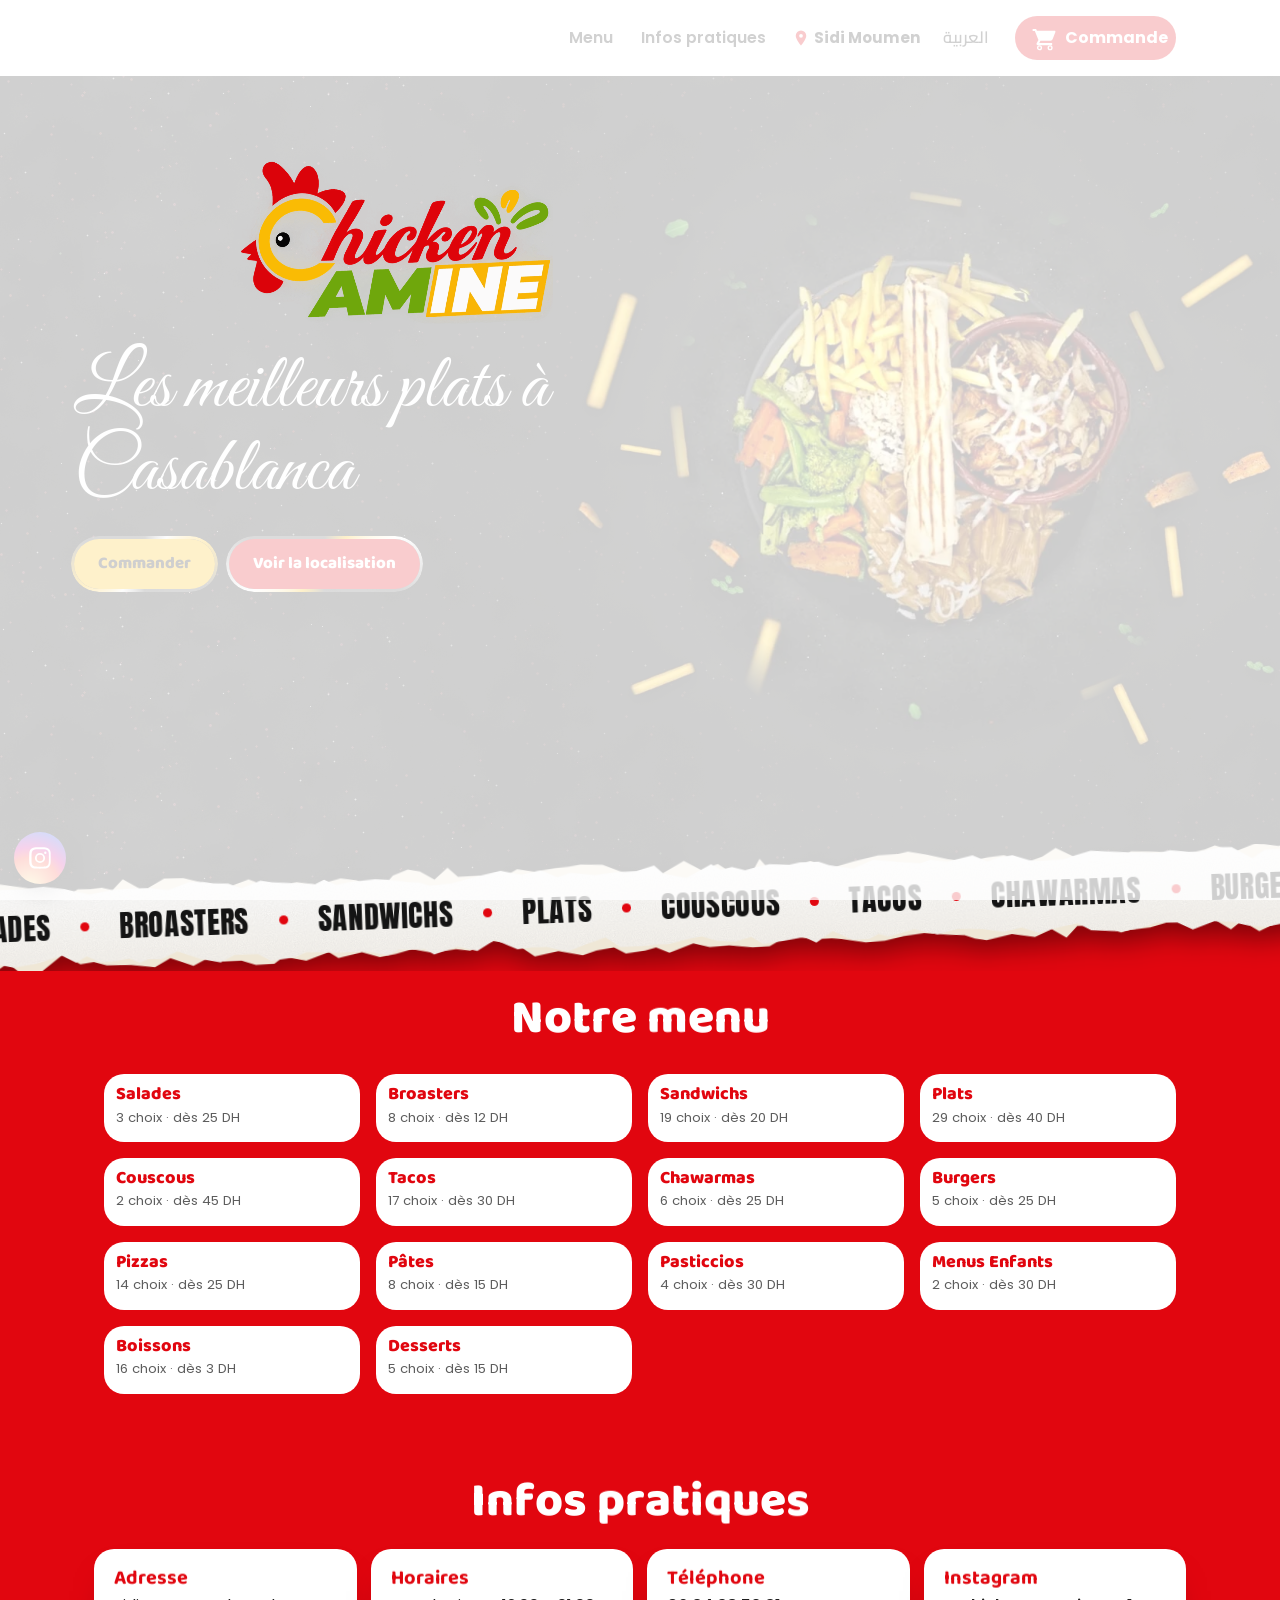
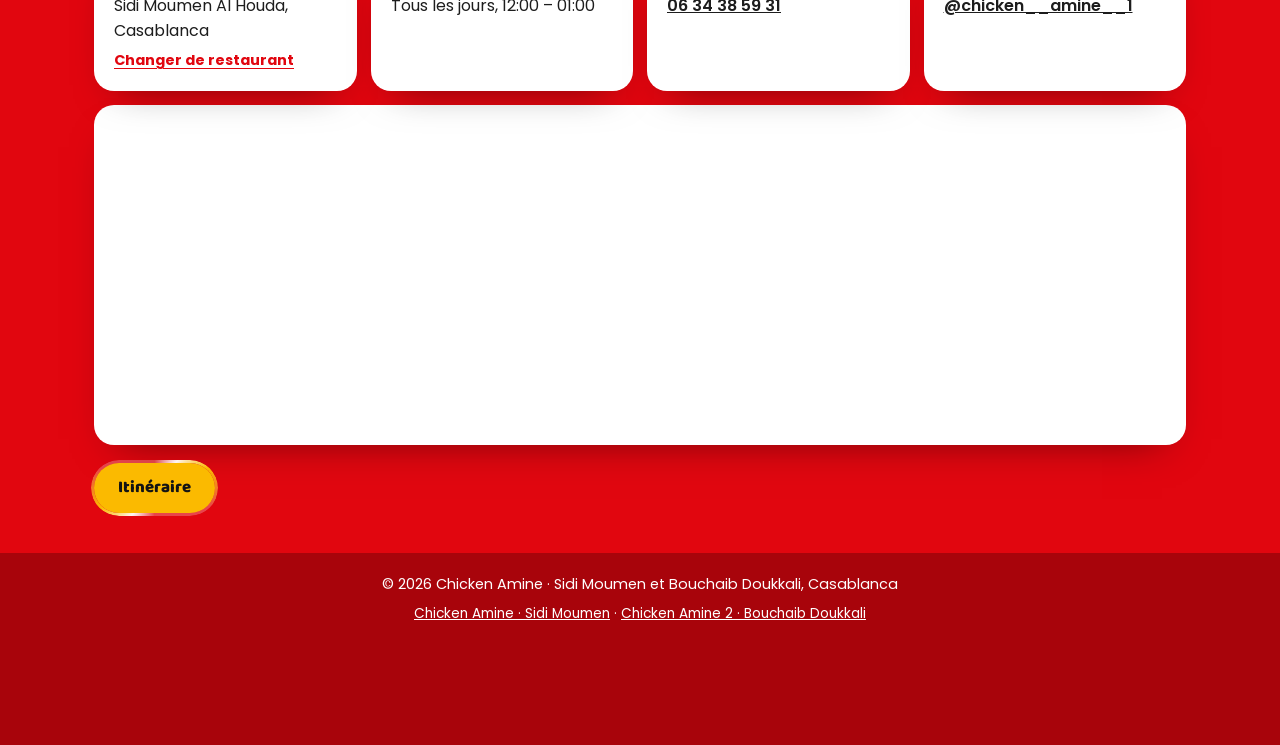
==== index.html @ dab9bab6 "Demo of online orders: /demo/ for customers, /commandes/ staff screen with a pop-up and a sound Only" ====
<!doctype html>
<html lang="fr" dir="ltr">
<head>
  <meta charset="utf-8">
  <meta name="viewport" content="width=device-width, initial-scale=1, viewport-fit=cover">
  <title>Chicken Amine · Tacos, broasters, burgers et pizzas à Sidi Moumen et Bouchaib Doukkali, Casablanca</title>
  <meta name="description" content="Chicken Amine, 2 restaurants à Casablanca (Sidi Moumen Al Houda et avenue Bouchaib Doukkali) : tacos, tacos gratinés, broasters, chawarmas, burgers, paninis, pizzas et plats. Ouvert tous les jours de 12h à 1h du matin, à emporter ou en livraison, commande sur WhatsApp.">
  <link rel="canonical" href="https://chickenamine.ma/">
  <link rel="alternate" hreflang="fr" href="https://chickenamine.ma/">
  <link rel="alternate" hreflang="ar" href="https://chickenamine.ma/?lang=ar">
  <link rel="alternate" hreflang="x-default" href="https://chickenamine.ma/">
  <meta name="theme-color" content="#e1060f">

  <meta property="og:type" content="restaurant">
  <meta property="og:site_name" content="Chicken Amine">
  <meta property="og:title" content="Chicken Amine · Tacos, broasters, burgers et pizzas à Sidi Moumen, Casablanca">
  <meta property="og:description" content="Tacos, broasters, chawarmas, burgers, pizzas et plats à Sidi Moumen Al Houda, Casablanca. Commande sur WhatsApp, à emporter ou en livraison.">
  <meta property="og:url" content="https://chickenamine.ma/">
  <meta property="og:image" content="https://chickenamine.ma/assets/share.jpg">
  <meta property="og:locale" content="fr_MA">
  <meta property="og:locale:alternate" content="ar_MA">
  <meta name="twitter:card" content="summary_large_image">

  <link rel="icon" href="/favicon.ico" sizes="48x48">
  <link rel="icon" href="/assets/icons/icon-192.png" type="image/png" sizes="192x192">
  <link rel="apple-touch-icon" href="/assets/icons/apple-touch-icon.png">
  <link rel="manifest" href="/site.webmanifest">
  <!-- installed on a phone's home screen: full screen, with this name under the icon -->
  <meta name="mobile-web-app-capable" content="yes">
  <meta name="apple-mobile-web-app-capable" content="yes">
  <meta name="apple-mobile-web-app-title" content="Chicken Amine">
  <meta name="apple-mobile-web-app-status-bar-style" content="default">

  <link rel="preconnect" href="https://fonts.googleapis.com">
  <link rel="preconnect" href="https://fonts.gstatic.com" crossorigin>
  <!-- fonts load without holding up the first paint (the text shows in the system font until they arrive) -->
  <link rel="preload" as="style" href="https://fonts.googleapis.com/css2?family=Anton&family=Aref+Ruqaa:wght@700&family=Great+Vibes&family=Baloo+2:wght@600;700;800&family=Cairo:wght@400;600;700;800&family=Poppins:wght@400;500;600&display=swap" onload="this.onload=null;this.rel='stylesheet'">
  <noscript><link rel="stylesheet" href="https://fonts.googleapis.com/css2?family=Anton&family=Aref+Ruqaa:wght@700&family=Great+Vibes&family=Baloo+2:wght@600;700;800&family=Cairo:wght@400;600;700;800&family=Poppins:wght@400;500;600&display=swap"></noscript>
  <!-- the first picture on screen: the still frame of the turning plate (the video comes after the page has loaded) -->
  <link rel="preload" as="image" href="/assets/hero/slate.webp" fetchpriority="high">
  <link rel="preload" as="image" href="/assets/video/hero-plate-poster-480.webp" media="(max-width: 759px)">
  <link rel="preload" as="image" href="/assets/video/hero-plate-poster.webp" media="(min-width: 760px)">
  <link rel="stylesheet" href="/css/style.css?v=2026102802">

  <!-- SCHEMA:START (generated by tools/build-seo.js from js/config.js and js/menu-data.js; do not edit by hand) -->
  <script type="application/ld+json">
  {
    "@context": "https://schema.org",
    "@graph": [
      {
        "@type": "Restaurant",
        "@id": "https://chickenamine.ma/sidi-moumen/#restaurant",
        "name": "Chicken Amine",
        "url": "https://chickenamine.ma/sidi-moumen/",
        "logo": "https://chickenamine.ma/assets/logo-1200.png",
        "image": "https://chickenamine.ma/assets/share.jpg",
        "telephone": "+212634385931",
        "servesCuisine": [
          "Fast-food",
          "Tacos",
          "Burgers",
          "Pizza",
          "Sandwichs"
        ],
        "priceRange": "$",
        "currenciesAccepted": "MAD",
        "address": {
          "@type": "PostalAddress",
          "streetAddress": "Sidi Moumen Al Houda",
          "addressLocality": "Casablanca",
          "addressCountry": "MA"
        },
        "geo": {
          "@type": "GeoCoordinates",
          "latitude": 33.585371,
          "longitude": -7.525908
        },
        "hasMap": "https://www.google.com/maps/place/chicken+amine/data=!4m2!3m1!1s0xda7cd0ee4e24425:0xbac17b6dc647c929",
        "sameAs": [
          "https://www.instagram.com/chicken__amine__1/",
          "https://www.google.com/maps/place/chicken+amine/data=!4m2!3m1!1s0xda7cd0ee4e24425:0xbac17b6dc647c929"
        ],
        "openingHoursSpecification": [
          {
            "@type": "OpeningHoursSpecification",
            "dayOfWeek": [
              "Monday",
              "Tuesday",
              "Wednesday",
              "Thursday",
              "Friday",
              "Saturday",
              "Sunday"
            ],
            "opens": "12:00",
            "closes": "01:00"
          }
        ],
        "acceptsReservations": false,
        "hasMenu": {
          "@type": "Menu",
          "@id": "https://chickenamine.ma/#menu",
          "name": "Menu Chicken Amine",
          "inLanguage": "fr",
          "hasMenuSection": [
            {
              "@type": "MenuSection",
              "name": "Salades",
              "hasMenuItem": [
                {
                  "@type": "MenuItem",
                  "name": "Salade Niçoise",
                  "description": "Pommes de terre, betterave, tomate, thon, chicken, dinde fumée, concombre",
                  "offers": {
                    "@type": "Offer",
                    "price": "25",
                    "priceCurrency": "MAD"
                  }
                },
                {
                  "@type": "MenuItem",
                  "name": "Salade César",
                  "description": "Salade, tomate, pain, chicken, fromage, maïs, mayonnaise",
                  "offers": {
                    "@type": "Offer",
                    "price": "35",
                    "priceCurrency": "MAD"
                  }
                },
                {
                  "@type": "MenuItem",
                  "name": "Salade Amine",
                  "description": "Salade, pommes de terre, betterave, tomate, concombre, maïs, thon, chicken, dinde fumée, fromage, pain, mayonnaise, fruits",
                  "offers": {
                    "@type": "Offer",
                    "price": "45",
                    "priceCurrency": "MAD"
                  }
                }
              ]
            },
            {
              "@type": "MenuSection",
              "name": "Broasters",
              "hasMenuItem": [
                {
                  "@type": "MenuItem",
                  "name": "Nuggets – 4 pièces",
                  "offers": {
                    "@type": "Offer",
                    "price": "12",
                    "priceCurrency": "MAD"
                  }
                },
                {
                  "@type": "MenuItem",
                  "name": "Nuggets – 6 pièces",
                  "offers": {
                    "@type": "Offer",
                    "price": "17",
                    "priceCurrency": "MAD"
                  }
                },
                {
                  "@type": "MenuItem",
                  "name": "Nuggets – 8 pièces",
                  "offers": {
                    "@type": "Offer",
                    "price": "22",
                    "priceCurrency": "MAD"
                  }
                },
                {
                  "@type": "MenuItem",
                  "name": "Broasters – 2 pièces",
                  "description": "Frites et soda 33 cl",
                  "offers": {
                    "@type": "Offer",
                    "price": "24",
                    "priceCurrency": "MAD"
                  }
                },
                {
                  "@type": "MenuItem",
                  "name": "Nuggets – 10 pièces",
                  "offers": {
                    "@type": "Offer",
                    "price": "27",
                    "priceCurrency": "MAD"
                  }
                },
                {
                  "@type": "MenuItem",
                  "name": "Broasters – 4 pièces",
                  "description": "Frites et soda 33 cl",
                  "offers": {
                    "@type": "Offer",
                    "price": "35",
                    "priceCurrency": "MAD"
                  }
                },
                {
                  "@type": "MenuItem",
                  "name": "Broasters – 6 pièces",
                  "description": "Frites et soda 33 cl",
                  "offers": {
                    "@type": "Offer",
                    "price": "40",
                    "priceCurrency": "MAD"
                  }
                },
                {
                  "@type": "MenuItem",
                  "name": "Broasters Family",
                  "description": "10 pièces, frites, salade, dessert, soda 1 L",
                  "offers": {
                    "@type": "Offer",
                    "price": "150",
                    "priceCurrency": "MAD"
                  }
                }
              ]
            },
            {
              "@type": "MenuSection",
              "name": "Sandwichs",
              "hasMenuItem": [
                {
                  "@type": "MenuItem",
                  "name": "Sandwich Thon",
                  "description": "Avec frites",
                  "offers": {
                    "@type": "Offer",
                    "price": "20",
                    "priceCurrency": "MAD"
                  }
                },
                {
                  "@type": "MenuItem",
                  "name": "Panini Thon",
                  "description": "Avec frites",
                  "offers": {
                    "@type": "Offer",
                    "price": "20",
                    "priceCurrency": "MAD"
                  }
                },
                {
                  "@type": "MenuItem",
                  "name": "Sandwich Poulet",
                  "description": "Avec frites",
                  "offers": {
                    "@type": "Offer",
                    "price": "25",
                    "priceCurrency": "MAD"
                  }
                },
                {
                  "@type": "MenuItem",
                  "name": "Sandwich Viande Hachée",
                  "description": "Avec frites",
                  "offers": {
                    "@type": "Offer",
                    "price": "25",
                    "priceCurrency": "MAD"
                  }
                },
                {
                  "@type": "MenuItem",
                  "name": "Sandwich Sépia",
                  "description": "Avec frites",
                  "offers": {
                    "@type": "Offer",
                    "price": "25",
                    "priceCurrency": "MAD"
                  }
                },
                {
                  "@type": "MenuItem",
                  "name": "Sandwich Chicken",
                  "description": "Avec frites",
                  "offers": {
                    "@type": "Offer",
                    "price": "30",
                    "priceCurrency": "MAD"
                  }
                },
                {
                  "@type": "MenuItem",
                  "name": "Sandwich Nuggets",
                  "description": "Avec frites",
                  "offers": {
                    "@type": "Offer",
                    "price": "30",
                    "priceCurrency": "MAD"
                  }
                },
                {
                  "@type": "MenuItem",
                  "name": "Sandwich Mixte",
                  "description": "Avec frites",
                  "offers": {
                    "@type": "Offer",
                    "price": "30",
                    "priceCurrency": "MAD"
                  }
                },
                {
                  "@type": "MenuItem",
                  "name": "Panini Poulet",
                  "description": "Avec frites",
                  "offers": {
                    "@type": "Offer",
                    "price": "30",
                    "priceCurrency": "MAD"
                  }
                },
                {
                  "@type": "MenuItem",
                  "name": "Panini Nuggets",
                  "description": "Avec frites",
                  "offers": {
                    "@type": "Offer",
                    "price": "30",
                    "priceCurrency": "MAD"
                  }
                },
                {
                  "@type": "MenuItem",
                  "name": "Panini Viande Hachée",
                  "description": "Avec frites",
                  "offers": {
                    "@type": "Offer",
                    "price": "30",
                    "priceCurrency": "MAD"
                  }
                },
                {
                  "@type": "MenuItem",
                  "name": "Panini Chicken",
                  "description": "Avec frites",
                  "offers": {
                    "@type": "Offer",
                    "price": "30",
                    "priceCurrency": "MAD"
                  }
                },
                {
                  "@type": "MenuItem",
                  "name": "Crunchy's Viande Hachée",
                  "description": "Avec frites",
                  "offers": {
                    "@type": "Offer",
                    "price": "35",
                    "priceCurrency": "MAD"
                  }
                },
                {
                  "@type": "MenuItem",
                  "name": "Crunchy's Chicken Luxe",
                  "description": "Avec frites",
                  "offers": {
                    "@type": "Offer",
                    "price": "35",
                    "priceCurrency": "MAD"
                  }
                },
                {
                  "@type": "MenuItem",
                  "name": "Sandwich Cordon Bleu",
                  "description": "Avec frites",
                  "offers": {
                    "@type": "Offer",
                    "price": "35",
                    "priceCurrency": "MAD"
                  }
                },
                {
                  "@type": "MenuItem",
                  "name": "Panini Sépia",
                  "description": "Avec frites",
                  "offers": {
                    "@type": "Offer",
                    "price": "35",
                    "priceCurrency": "MAD"
                  }
                },
                {
                  "@type": "MenuItem",
                  "name": "Panini Mixte",
                  "description": "Avec frites",
                  "offers": {
                    "@type": "Offer",
                    "price": "35",
                    "priceCurrency": "MAD"
                  }
                },
                {
                  "@type": "MenuItem",
                  "name": "Panini Cordon Bleu",
                  "description": "Avec frites",
                  "offers": {
                    "@type": "Offer",
                    "price": "35",
                    "priceCurrency": "MAD"
                  }
                },
                {
                  "@type": "MenuItem",
                  "name": "Crunchy's Cordon Bleu",
                  "description": "Avec frites",
                  "offers": {
                    "@type": "Offer",
                    "price": "40",
                    "priceCurrency": "MAD"
                  }
                }
              ]
            },
            {
              "@type": "MenuSection",
              "name": "Plats",
              "hasMenuItem": [
                {
                  "@type": "MenuItem",
                  "name": "Chicken Légumes Sautés",
                  "description": "4 pièces chicken, légumes sautés, frites",
                  "offers": {
                    "@type": "Offer",
                    "price": "40",
                    "priceCurrency": "MAD"
                  }
                },
                {
                  "@type": "MenuItem",
                  "name": "Sépia Sauce Blanche",
                  "description": "Sépia, pâtes sauce blanche, frites",
                  "offers": {
                    "@type": "Offer",
                    "price": "40",
                    "priceCurrency": "MAD"
                  }
                },
                {
                  "@type": "MenuItem",
                  "name": "Sépia Légumes",
                  "description": "Sépia, légumes sautés, frites",
                  "offers": {
                    "@type": "Offer",
                    "price": "40",
                    "priceCurrency": "MAD"
                  }
                },
                {
                  "@type": "MenuItem",
                  "name": "Nuggets – Sauce Blanche",
                  "description": "Nuggets, pâtes sauce blanche, frites",
                  "offers": {
                    "@type": "Offer",
                    "price": "40",
                    "priceCurrency": "MAD"
                  }
                },
                {
                  "@type": "MenuItem",
                  "name": "Brochettes Saucisse",
                  "description": "Pâtes sauce blanche et champignons, riz, légumes, frites",
                  "offers": {
                    "@type": "Offer",
                    "price": "45",
                    "priceCurrency": "MAD"
                  }
                },
                {
                  "@type": "MenuItem",
                  "name": "Émincé de Poulet Sauce Blanche",
                  "description": "Émincé de poulet, pâtes sauce blanche, riz, légumes sautés, frites",
                  "offers": {
                    "@type": "Offer",
                    "price": "45",
                    "priceCurrency": "MAD"
                  }
                },
                {
                  "@type": "MenuItem",
                  "name": "Chicken Carbonara",
                  "description": "4 pièces chicken, pâtes carbonara, frites",
                  "offers": {
                    "@type": "Offer",
                    "price": "45",
                    "priceCurrency": "MAD"
                  }
                },
                {
                  "@type": "MenuItem",
                  "name": "Chicken Salad",
                  "description": "4 pièces chicken, salade, frites",
                  "offers": {
                    "@type": "Offer",
                    "price": "45",
                    "priceCurrency": "MAD"
                  }
                },
                {
                  "@type": "MenuItem",
                  "name": "Chicken Bolognaise",
                  "description": "4 pièces chicken, pâtes sauce tomate à la viande hachée, frites",
                  "offers": {
                    "@type": "Offer",
                    "price": "45",
                    "priceCurrency": "MAD"
                  }
                },
                {
                  "@type": "MenuItem",
                  "name": "Chicken Sauce Champignon",
                  "description": "4 pièces chicken, pâtes sauce champignon, frites",
                  "offers": {
                    "@type": "Offer",
                    "price": "45",
                    "priceCurrency": "MAD"
                  }
                },
                {
                  "@type": "MenuItem",
                  "name": "Chicken Sauce Blanche",
                  "description": "4 pièces chicken, pâtes sauce blanche, frites",
                  "offers": {
                    "@type": "Offer",
                    "price": "45",
                    "priceCurrency": "MAD"
                  }
                },
                {
                  "@type": "MenuItem",
                  "name": "Sépia Sauce Champignon",
                  "description": "Sépia, pâtes sauce champignon, frites",
                  "offers": {
                    "@type": "Offer",
                    "price": "45",
                    "priceCurrency": "MAD"
                  }
                },
                {
                  "@type": "MenuItem",
                  "name": "Cordon Bleu – Sauce Blanche",
                  "description": "Cordon bleu, pâtes sauce blanche, frites",
                  "offers": {
                    "@type": "Offer",
                    "price": "45",
                    "priceCurrency": "MAD"
                  }
                },
                {
                  "@type": "MenuItem",
                  "name": "Cordon Bleu – Sauce Champignons",
                  "description": "Cordon bleu, pâtes sauce champignon, frites",
                  "offers": {
                    "@type": "Offer",
                    "price": "45",
                    "priceCurrency": "MAD"
                  }
                },
                {
                  "@type": "MenuItem",
                  "name": "Nuggets – Sauce Champignons",
                  "description": "Nuggets, pâtes sauce champignon, frites",
                  "offers": {
                    "@type": "Offer",
                    "price": "45",
                    "priceCurrency": "MAD"
                  }
                },
                {
                  "@type": "MenuItem",
                  "name": "Nuggets – Mixte",
                  "description": "Nuggets, pâtes sauce champignon et sauce blanche, frites",
                  "offers": {
                    "@type": "Offer",
                    "price": "45",
                    "priceCurrency": "MAD"
                  }
                },
                {
                  "@type": "MenuItem",
                  "name": "Chicken Pâtes Mixtes",
                  "description": "4 pièces chicken, pâtes sauce champignon, pâtes sauce blanche, frites",
                  "offers": {
                    "@type": "Offer",
                    "price": "46",
                    "priceCurrency": "MAD"
                  }
                },
                {
                  "@type": "MenuItem",
                  "name": "Plat Chawarma",
                  "description": "Chawarma, pâtes sauce champignon ou sauce blanche, riz, légumes sautés, frites",
                  "offers": {
                    "@type": "Offer",
                    "price": "48",
                    "priceCurrency": "MAD"
                  }
                },
                {
                  "@type": "MenuItem",
                  "name": "Cordon Bleu – Moitié Moitié",
                  "description": "Cordon bleu, pâtes sauce champignon et sauce blanche, frites",
                  "offers": {
                    "@type": "Offer",
                    "price": "48",
                    "priceCurrency": "MAD"
                  }
                },
                {
                  "@type": "MenuItem",
                  "name": "Émincé de Poulet Sauce Champignon",
                  "description": "Émincé de poulet, pâtes sauce champignon, riz, légumes sautés, frites",
                  "offers": {
                    "@type": "Offer",
                    "price": "49",
                    "priceCurrency": "MAD"
                  }
                },
                {
                  "@type": "MenuItem",
                  "name": "Chicken Moitié Moitié",
                  "description": "4 pièces chicken, pâtes sauce champignon ou sauce blanche, frites",
                  "offers": {
                    "@type": "Offer",
                    "price": "49",
                    "priceCurrency": "MAD"
                  }
                },
                {
                  "@type": "MenuItem",
                  "name": "Brochettes Viande Hachée",
                  "description": "Pâtes sauce blanche et champignons, riz, légumes sautés, frites",
                  "offers": {
                    "@type": "Offer",
                    "price": "50",
                    "priceCurrency": "MAD"
                  }
                },
                {
                  "@type": "MenuItem",
                  "name": "Brochettes Poulet",
                  "description": "Pâtes sauce blanche et champignons, riz, légumes sautés, frites",
                  "offers": {
                    "@type": "Offer",
                    "price": "50",
                    "priceCurrency": "MAD"
                  }
                },
                {
                  "@type": "MenuItem",
                  "name": "Escalope Gratinée",
                  "description": "Escalope de poulet gratinée, pâtes sauce champignon, pâtes sauce blanche, riz, légumes sautés, frites",
                  "offers": {
                    "@type": "Offer",
                    "price": "50",
                    "priceCurrency": "MAD"
                  }
                },
                {
                  "@type": "MenuItem",
                  "name": "Chicken Tacos Amine",
                  "description": "2 pièces chicken, tacos, pâtes sauce champignon ou sauce blanche, frites",
                  "offers": {
                    "@type": "Offer",
                    "price": "55",
                    "priceCurrency": "MAD"
                  }
                },
                {
                  "@type": "MenuItem",
                  "name": "Chicken Burger Amine",
                  "description": "2 pièces chicken, burger, pâtes sauce champignon ou sauce blanche, frites",
                  "offers": {
                    "@type": "Offer",
                    "price": "55",
                    "priceCurrency": "MAD"
                  }
                },
                {
                  "@type": "MenuItem",
                  "name": "Émincé de Bœuf",
                  "description": "Émincé de bœuf, pâtes sauce blanche ou champignon, riz, légumes sautés, frites",
                  "offers": {
                    "@type": "Offer",
                    "price": "55",
                    "priceCurrency": "MAD"
                  }
                },
                {
                  "@type": "MenuItem",
                  "name": "Chicken Pasticcio",
                  "description": "2 pièces chicken, pasticcio, pâtes sauce champignon ou sauce blanche, frites",
                  "offers": {
                    "@type": "Offer",
                    "price": "59",
                    "priceCurrency": "MAD"
                  }
                },
                {
                  "@type": "MenuItem",
                  "name": "Brochettes Mixtes Grillées",
                  "offers": {
                    "@type": "Offer",
                    "price": "65",
                    "priceCurrency": "MAD"
                  }
                }
              ]
            },
            {
              "@type": "MenuSection",
              "name": "Couscous",
              "hasMenuItem": [
                {
                  "@type": "MenuItem",
                  "name": "Couscous Poulet",
                  "offers": {
                    "@type": "Offer",
                    "price": "45",
                    "priceCurrency": "MAD"
                  }
                },
                {
                  "@type": "MenuItem",
                  "name": "Couscous Viande",
                  "offers": {
                    "@type": "Offer",
                    "price": "49",
                    "priceCurrency": "MAD"
                  }
                }
              ]
            },
            {
              "@type": "MenuSection",
              "name": "Tacos",
              "hasMenuItem": [
                {
                  "@type": "MenuItem",
                  "name": "Tacos Poulet",
                  "description": "Avec frites",
                  "offers": {
                    "@type": "Offer",
                    "price": "30",
                    "priceCurrency": "MAD"
                  }
                },
                {
                  "@type": "MenuItem",
                  "name": "Tacos Nuggets",
                  "description": "Avec frites",
                  "offers": {
                    "@type": "Offer",
                    "price": "32",
                    "priceCurrency": "MAD"
                  }
                },
                {
                  "@type": "MenuItem",
                  "name": "Tacos Chicken",
                  "description": "Avec frites",
                  "offers": {
                    "@type": "Offer",
                    "price": "35",
                    "priceCurrency": "MAD"
                  }
                },
                {
                  "@type": "MenuItem",
                  "name": "Tacos Viande Hachée",
                  "description": "Avec frites",
                  "offers": {
                    "@type": "Offer",
                    "price": "35",
                    "priceCurrency": "MAD"
                  }
                },
                {
                  "@type": "MenuItem",
                  "name": "Tacos Sépia",
                  "description": "Avec frites",
                  "offers": {
                    "@type": "Offer",
                    "price": "35",
                    "priceCurrency": "MAD"
                  }
                },
                {
                  "@type": "MenuItem",
                  "name": "Tacos Mixte",
                  "description": "Avec frites",
                  "offers": {
                    "@type": "Offer",
                    "price": "35",
                    "priceCurrency": "MAD"
                  }
                },
                {
                  "@type": "MenuItem",
                  "name": "Tacos Cordon Bleu",
                  "description": "Avec frites",
                  "offers": {
                    "@type": "Offer",
                    "price": "35",
                    "priceCurrency": "MAD"
                  }
                },
                {
                  "@type": "MenuItem",
                  "name": "Tacos Chicken Gratiné",
                  "description": "Avec frites",
                  "offers": {
                    "@type": "Offer",
                    "price": "40",
                    "priceCurrency": "MAD"
                  }
                },
                {
                  "@type": "MenuItem",
                  "name": "Tacos Nuggets Gratiné",
                  "description": "Avec frites",
                  "offers": {
                    "@type": "Offer",
                    "price": "40",
                    "priceCurrency": "MAD"
                  }
                },
                {
                  "@type": "MenuItem",
                  "name": "Tacos Viande Hachée Gratiné",
                  "description": "Avec frites",
                  "offers": {
                    "@type": "Offer",
                    "price": "40",
                    "priceCurrency": "MAD"
                  }
                },
                {
                  "@type": "MenuItem",
                  "name": "Tacos Poulet Gratiné",
                  "description": "Avec frites",
                  "offers": {
                    "@type": "Offer",
                    "price": "40",
                    "priceCurrency": "MAD"
                  }
                },
                {
                  "@type": "MenuItem",
                  "name": "Tacos Sépia Gratiné",
                  "description": "Avec frites",
                  "offers": {
                    "@type": "Offer",
                    "price": "40",
                    "priceCurrency": "MAD"
                  }
                },
                {
                  "@type": "MenuItem",
                  "name": "Tacos Mixte Gratiné",
                  "description": "Avec frites",
                  "offers": {
                    "@type": "Offer",
                    "price": "40",
                    "priceCurrency": "MAD"
                  }
                },
                {
                  "@type": "MenuItem",
                  "name": "Tacos Cordon Bleu Gratiné",
                  "description": "Avec frites",
                  "offers": {
                    "@type": "Offer",
                    "price": "45",
                    "priceCurrency": "MAD"
                  }
                },
                {
                  "@type": "MenuItem",
                  "name": "Tacos Extra Amine",
                  "description": "Avec frites",
                  "offers": {
                    "@type": "Offer",
                    "price": "50",
                    "priceCurrency": "MAD"
                  }
                },
                {
                  "@type": "MenuItem",
                  "name": "Tacos Extra Amine Gratiné",
                  "description": "Avec frites",
                  "offers": {
                    "@type": "Offer",
                    "price": "58",
                    "priceCurrency": "MAD"
                  }
                },
                {
                  "@type": "MenuItem",
                  "name": "Pack Amine",
                  "description": "Tacos poulet, pasticcio poulet, frites, boisson",
                  "offers": {
                    "@type": "Offer",
                    "price": "65",
                    "priceCurrency": "MAD"
                  }
                }
              ]
            },
            {
              "@type": "MenuSection",
              "name": "Chawarmas",
              "hasMenuItem": [
                {
                  "@type": "MenuItem",
                  "name": "Chawarma Normale",
                  "description": "Avec frites",
                  "offers": {
                    "@type": "Offer",
                    "price": "25",
                    "priceCurrency": "MAD"
                  }
                },
                {
                  "@type": "MenuItem",
                  "name": "Twister Normale",
                  "description": "Avec frites",
                  "offers": {
                    "@type": "Offer",
                    "price": "25",
                    "priceCurrency": "MAD"
                  }
                },
                {
                  "@type": "MenuItem",
                  "name": "Chawarma Fromage",
                  "description": "Avec frites",
                  "offers": {
                    "@type": "Offer",
                    "price": "30",
                    "priceCurrency": "MAD"
                  }
                },
                {
                  "@type": "MenuItem",
                  "name": "Twister Maxi",
                  "description": "Avec frites",
                  "offers": {
                    "@type": "Offer",
                    "price": "35",
                    "priceCurrency": "MAD"
                  }
                },
                {
                  "@type": "MenuItem",
                  "name": "Chawarma Extra",
                  "description": "Avec frites",
                  "offers": {
                    "@type": "Offer",
                    "price": "40",
                    "priceCurrency": "MAD"
                  }
                },
                {
                  "@type": "MenuItem",
                  "name": "Chawarma Fromage Double",
                  "description": "Avec frites",
                  "offers": {
                    "@type": "Offer",
                    "price": "47",
                    "priceCurrency": "MAD"
                  }
                }
              ]
            },
            {
              "@type": "MenuSection",
              "name": "Burgers",
              "hasMenuItem": [
                {
                  "@type": "MenuItem",
                  "name": "Cheese Burger",
                  "description": "Avec frites",
                  "offers": {
                    "@type": "Offer",
                    "price": "25",
                    "priceCurrency": "MAD"
                  }
                },
                {
                  "@type": "MenuItem",
                  "name": "Chicken Burger",
                  "description": "Avec frites",
                  "offers": {
                    "@type": "Offer",
                    "price": "25",
                    "priceCurrency": "MAD"
                  }
                },
                {
                  "@type": "MenuItem",
                  "name": "Biggy Burger",
                  "description": "Avec frites",
                  "offers": {
                    "@type": "Offer",
                    "price": "35",
                    "priceCurrency": "MAD"
                  }
                },
                {
                  "@type": "MenuItem",
                  "name": "Chicken Biggy Burger",
                  "description": "Avec frites",
                  "offers": {
                    "@type": "Offer",
                    "price": "38",
                    "priceCurrency": "MAD"
                  }
                },
                {
                  "@type": "MenuItem",
                  "name": "Chicken Country Burger",
                  "description": "Avec frites",
                  "offers": {
                    "@type": "Offer",
                    "price": "45",
                    "priceCurrency": "MAD"
                  }
                }
              ]
            },
            {
              "@type": "MenuSection",
              "name": "Pizzas",
              "hasMenuItem": [
                {
                  "@type": "MenuItem",
                  "name": "Pizza Margherita",
                  "description": "Sauce tomate, mozzarella, olives noires, origan",
                  "offers": {
                    "@type": "Offer",
                    "price": "25",
                    "priceCurrency": "MAD"
                  }
                },
                {
                  "@type": "MenuItem",
                  "name": "Pizza Charcuterie",
                  "description": "Sauce tomate, mozzarella, olives noires, charcuterie, origan",
                  "offers": {
                    "@type": "Offer",
                    "price": "30",
                    "priceCurrency": "MAD"
                  }
                },
                {
                  "@type": "MenuItem",
                  "name": "Pizza Thon",
                  "description": "Sauce tomate, mozzarella, olives noires, thon, origan",
                  "offers": {
                    "@type": "Offer",
                    "price": "30",
                    "priceCurrency": "MAD"
                  }
                },
                {
                  "@type": "MenuItem",
                  "name": "Pizza Chicken",
                  "description": "Sauce tomate, mozzarella, chicken, origan",
                  "offers": {
                    "@type": "Offer",
                    "price": "35",
                    "priceCurrency": "MAD"
                  }
                },
                {
                  "@type": "MenuItem",
                  "name": "Pizza Poulet Normale",
                  "description": "Sauce tomate, mozzarella, olives noires, poulet, origan",
                  "offers": {
                    "@type": "Offer",
                    "price": "35",
                    "priceCurrency": "MAD"
                  }
                },
                {
                  "@type": "MenuItem",
                  "name": "Pizza Poulet",
                  "description": "Poulet, champignons frais, sauce blanche au fromage, olives noires",
                  "offers": {
                    "@type": "Offer",
                    "price": "40",
                    "priceCurrency": "MAD"
                  }
                },
                {
                  "@type": "MenuItem",
                  "name": "Pizza Viande Hachée",
                  "description": "Sauce tomate, mozzarella, olives noires, viande hachée, poivron, origan",
                  "offers": {
                    "@type": "Offer",
                    "price": "40",
                    "priceCurrency": "MAD"
                  }
                },
                {
                  "@type": "MenuItem",
                  "name": "Pizza Fruits de Mer",
                  "description": "Sauce tomate, mozzarella, olives noires, sépia, crevettes, champignons, origan",
                  "offers": {
                    "@type": "Offer",
                    "price": "40",
                    "priceCurrency": "MAD"
                  }
                },
                {
                  "@type": "MenuItem",
                  "name": "Pizza 4 Saisons",
                  "description": "Sauce tomate, mozzarella, olives, sépia, crevettes, viande hachée, dinde, hot dog, origan",
                  "offers": {
                    "@type": "Offer",
                    "price": "49",
                    "priceCurrency": "MAD"
                  }
                },
                {
                  "@type": "MenuItem",
                  "name": "Pizza Amine",
                  "description": "Sauce tomate, mozzarella, olives, sépia, crevettes, viande hachée, thon, escalope, origan",
                  "offers": {
                    "@type": "Offer",
                    "price": "60",
                    "priceCurrency": "MAD"
                  }
                },
                {
                  "@type": "MenuItem",
                  "name": "Panizza Poulet",
                  "description": "Avec frites",
                  "offers": {
                    "@type": "Offer",
                    "price": "68",
                    "priceCurrency": "MAD"
                  }
                },
                {
                  "@type": "MenuItem",
                  "name": "Panizza Viande Hachée",
                  "description": "Avec frites",
                  "offers": {
                    "@type": "Offer",
                    "price": "68",
                    "priceCurrency": "MAD"
                  }
                },
                {
                  "@type": "MenuItem",
                  "name": "Panizza Chicken",
                  "description": "Avec frites",
                  "offers": {
                    "@type": "Offer",
                    "price": "68",
                    "priceCurrency": "MAD"
                  }
                },
                {
                  "@type": "MenuItem",
                  "name": "Panizza Mixte",
                  "description": "Avec frites",
                  "offers": {
                    "@type": "Offer",
                    "price": "70",
                    "priceCurrency": "MAD"
                  }
                }
              ]
            },
            {
              "@type": "MenuSection",
              "name": "Pâtes",
              "hasMenuItem": [
                {
                  "@type": "MenuItem",
                  "name": "Pâtes Sauce Blanche",
                  "offers": {
                    "@type": "Offer",
                    "price": "15",
                    "priceCurrency": "MAD"
                  }
                },
                {
                  "@type": "MenuItem",
                  "name": "Pâtes Sauce Champignons",
                  "offers": {
                    "@type": "Offer",
                    "price": "20",
                    "priceCurrency": "MAD"
                  }
                },
                {
                  "@type": "MenuItem",
                  "name": "Pâtes Thon",
                  "description": "Sauce tomate, thon, olives noires, basilic",
                  "offers": {
                    "@type": "Offer",
                    "price": "25",
                    "priceCurrency": "MAD"
                  }
                },
                {
                  "@type": "MenuItem",
                  "name": "Pâtes Bolognaise",
                  "description": "Sauce tomate aux herbes, viande hachée, parmesan, basilic",
                  "offers": {
                    "@type": "Offer",
                    "price": "30",
                    "priceCurrency": "MAD"
                  }
                },
                {
                  "@type": "MenuItem",
                  "name": "Pâtes Carbonara",
                  "description": "Crème fraîche, jambon, parmesan, basilic",
                  "offers": {
                    "@type": "Offer",
                    "price": "30",
                    "priceCurrency": "MAD"
                  }
                },
                {
                  "@type": "MenuItem",
                  "name": "Pâtes Poulet Champignons",
                  "description": "Sauce champignons, poulet, parmesan, basilic",
                  "offers": {
                    "@type": "Offer",
                    "price": "30",
                    "priceCurrency": "MAD"
                  }
                },
                {
                  "@type": "MenuItem",
                  "name": "Pâtes 4 Fromages",
                  "offers": {
                    "@type": "Offer",
                    "price": "30",
                    "priceCurrency": "MAD"
                  }
                },
                {
                  "@type": "MenuItem",
                  "name": "Pâtes Fruits de Mer",
                  "offers": {
                    "@type": "Offer",
                    "price": "40",
                    "priceCurrency": "MAD"
                  }
                }
              ]
            },
            {
              "@type": "MenuSection",
              "name": "Pasticcios",
              "hasMenuItem": [
                {
                  "@type": "MenuItem",
                  "name": "Pasticcio Poulet",
                  "offers": {
                    "@type": "Offer",
                    "price": "30",
                    "priceCurrency": "MAD"
                  }
                },
                {
                  "@type": "MenuItem",
                  "name": "Pasticcio Charcuterie",
                  "description": "Avec frites",
                  "offers": {
                    "@type": "Offer",
                    "price": "32",
                    "priceCurrency": "MAD"
                  }
                },
                {
                  "@type": "MenuItem",
                  "name": "Pasticcio Viande Hachée",
                  "offers": {
                    "@type": "Offer",
                    "price": "35",
                    "priceCurrency": "MAD"
                  }
                },
                {
                  "@type": "MenuItem",
                  "name": "Pasticcio Mixte",
                  "description": "Poulet, viande hachée, dinde fumée",
                  "offers": {
                    "@type": "Offer",
                    "price": "35",
                    "priceCurrency": "MAD"
                  }
                }
              ]
            },
            {
              "@type": "MenuSection",
              "name": "Menus Enfants",
              "hasMenuItem": [
                {
                  "@type": "MenuItem",
                  "name": "Menu Enfant Burger",
                  "description": "Soda 33 cl, frites et jouet",
                  "offers": {
                    "@type": "Offer",
                    "price": "30",
                    "priceCurrency": "MAD"
                  }
                },
                {
                  "@type": "MenuItem",
                  "name": "Menu Enfant Tacos",
                  "description": "Soda 33 cl, frites et jouet",
                  "offers": {
                    "@type": "Offer",
                    "price": "35",
                    "priceCurrency": "MAD"
                  }
                }
              ]
            },
            {
              "@type": "MenuSection",
              "name": "Boissons",
              "hasMenuItem": [
                {
                  "@type": "MenuItem",
                  "name": "Eau Minérale Petite",
                  "offers": {
                    "@type": "Offer",
                    "price": "3",
                    "priceCurrency": "MAD"
                  }
                },
                {
                  "@type": "MenuItem",
                  "name": "Oulmès",
                  "offers": {
                    "@type": "Offer",
                    "price": "6",
                    "priceCurrency": "MAD"
                  }
                },
                {
                  "@type": "MenuItem",
                  "name": "Jus de Citron",
                  "offers": {
                    "@type": "Offer",
                    "price": "7",
                    "priceCurrency": "MAD"
                  }
                },
                {
                  "@type": "MenuItem",
                  "name": "Soda Petite Canette",
                  "offers": {
                    "@type": "Offer",
                    "price": "7",
                    "priceCurrency": "MAD"
                  }
                },
                {
                  "@type": "MenuItem",
                  "name": "Eau Minérale Grande",
                  "offers": {
                    "@type": "Offer",
                    "price": "8",
                    "priceCurrency": "MAD"
                  }
                },
                {
                  "@type": "MenuItem",
                  "name": "Soda Grande Canette",
                  "offers": {
                    "@type": "Offer",
                    "price": "9",
                    "priceCurrency": "MAD"
                  }
                },
                {
                  "@type": "MenuItem",
                  "name": "Jus d'Orange",
                  "offers": {
                    "@type": "Offer",
                    "price": "12",
                    "priceCurrency": "MAD"
                  }
                },
                {
                  "@type": "MenuItem",
                  "name": "Jus d'Avocat",
                  "description": "Lait, avocat",
                  "offers": {
                    "@type": "Offer",
                    "price": "15",
                    "priceCurrency": "MAD"
                  }
                },
                {
                  "@type": "MenuItem",
                  "name": "Jus de Banane",
                  "offers": {
                    "@type": "Offer",
                    "price": "20",
                    "priceCurrency": "MAD"
                  }
                },
                {
                  "@type": "MenuItem",
                  "name": "Jus de Pomme",
                  "offers": {
                    "@type": "Offer",
                    "price": "25",
                    "priceCurrency": "MAD"
                  }
                },
                {
                  "@type": "MenuItem",
                  "name": "Jus Ananas",
                  "description": "Orange, ananas",
                  "offers": {
                    "@type": "Offer",
                    "price": "33",
                    "priceCurrency": "MAD"
                  }
                },
                {
                  "@type": "MenuItem",
                  "name": "Jus Mangue",
                  "description": "Orange, mangue",
                  "offers": {
                    "@type": "Offer",
                    "price": "33",
                    "priceCurrency": "MAD"
                  }
                },
                {
                  "@type": "MenuItem",
                  "name": "Jus Papaye",
                  "description": "Orange, papaye",
                  "offers": {
                    "@type": "Offer",
                    "price": "35",
                    "priceCurrency": "MAD"
                  }
                },
                {
                  "@type": "MenuItem",
                  "name": "Jus Fraise",
                  "description": "Orange, fraise",
                  "offers": {
                    "@type": "Offer",
                    "price": "35",
                    "priceCurrency": "MAD"
                  }
                },
                {
                  "@type": "MenuItem",
                  "name": "Avocat aux Fruits Secs",
                  "offers": {
                    "@type": "Offer",
                    "price": "37",
                    "priceCurrency": "MAD"
                  }
                },
                {
                  "@type": "MenuItem",
                  "name": "Jus Mixte",
                  "offers": {
                    "@type": "Offer",
                    "price": "40",
                    "priceCurrency": "MAD"
                  }
                }
              ]
            },
            {
              "@type": "MenuSection",
              "name": "Desserts",
              "hasMenuItem": [
                {
                  "@type": "MenuItem",
                  "name": "Mahalabia Chocolat",
                  "offers": {
                    "@type": "Offer",
                    "price": "15",
                    "priceCurrency": "MAD"
                  }
                },
                {
                  "@type": "MenuItem",
                  "name": "Dessert Amine",
                  "offers": {
                    "@type": "Offer",
                    "price": "15",
                    "priceCurrency": "MAD"
                  }
                },
                {
                  "@type": "MenuItem",
                  "name": "Mahalabia Lait",
                  "offers": {
                    "@type": "Offer",
                    "price": "15",
                    "priceCurrency": "MAD"
                  }
                },
                {
                  "@type": "MenuItem",
                  "name": "Panacotta",
                  "offers": {
                    "@type": "Offer",
                    "price": "15",
                    "priceCurrency": "MAD"
                  }
                },
                {
                  "@type": "MenuItem",
                  "name": "Tiramisu",
                  "offers": {
                    "@type": "Offer",
                    "price": "15",
                    "priceCurrency": "MAD"
                  }
                }
              ]
            }
          ]
        }
      },
      {
        "@type": "Restaurant",
        "@id": "https://chickenamine.ma/bouchaib-doukkali/#restaurant",
        "name": "Chicken Amine 2",
        "url": "https://chickenamine.ma/bouchaib-doukkali/",
        "logo": "https://chickenamine.ma/assets/logo-1200.png",
        "image": "https://chickenamine.ma/assets/share.jpg",
        "telephone": "+212664496296",
        "servesCuisine": [
          "Fast-food",
          "Tacos",
          "Burgers",
          "Pizza",
          "Sandwichs"
        ],
        "priceRange": "$",
        "currenciesAccepted": "MAD",
        "address": {
          "@type": "PostalAddress",
          "streetAddress": "173 Bd Abou Chouaib Doukkali",
          "addressLocality": "Casablanca",
          "postalCode": "20320",
          "addressCountry": "MA"
        },
        "geo": {
          "@type": "GeoCoordinates",
          "latitude": 33.567308,
          "longitude": -7.586759
        },
        "hasMap": "https://www.google.com/maps/place/Chicken+Amine+2/@33.5673126,-7.5893335,629m/data=!3m2!1e3!4b1!4m6!3m5!1s0xda7cd003971ad1b:0xb316f7d83d8715ad!8m2!3d33.5673082!4d-7.5867586!16s%2Fg%2F11myf61r9s",
        "sameAs": [
          "https://www.instagram.com/chicken_amine_2/",
          "https://www.google.com/maps/place/Chicken+Amine+2/@33.5673126,-7.5893335,629m/data=!3m2!1e3!4b1!4m6!3m5!1s0xda7cd003971ad1b:0xb316f7d83d8715ad!8m2!3d33.5673082!4d-7.5867586!16s%2Fg%2F11myf61r9s"
        ],
        "openingHoursSpecification": [
          {
            "@type": "OpeningHoursSpecification",
            "dayOfWeek": [
              "Monday",
              "Tuesday",
              "Wednesday",
              "Thursday",
              "Friday",
              "Saturday",
              "Sunday"
            ],
            "opens": "12:00",
            "closes": "01:00"
          }
        ],
        "acceptsReservations": false,
        "hasMenu": {
          "@id": "https://chickenamine.ma/#menu"
        }
      }
    ]
  }
  </script>
  <!-- SCHEMA:END -->
</head>
<body>
  <a class="skip" href="#menu" data-i18n="skip">Aller au menu</a>

  <div class="intro" id="intro" aria-hidden="true">
    <div class="intro__stage" id="intro-stage">
      <img class="intro__layer intro__rooster" src="/assets/intro/rooster.png" alt="" width="900" height="467">
      <img class="intro__layer intro__hicken" src="/assets/intro/hicken.png" alt="" width="900" height="467">
      <img class="intro__layer intro__amine" src="/assets/intro/amine.png" alt="" width="900" height="467">
      <img class="intro__layer intro__sprig" src="/assets/intro/sprig.png" alt="" width="900" height="467">
    </div>
  </div>

  <header class="header" id="header">
    <div class="header__inner">
      <a class="header__logo" href="#top" aria-label="Chicken Amine">
        <img id="header-logo" src="/assets/logo-header.webp" alt="Chicken Amine" width="360" height="187">
      </a>
      <nav class="header__nav" aria-label="Navigation">
        <a href="#menu" data-nav="menu" data-i18n="nav.menu">Menu</a>
        <a href="#infos" data-nav="infos" data-i18n="nav.infos">Infos pratiques</a>
      </nav>
      <!-- the restaurant the customer orders from: tap to change -->
      <button class="site-btn" id="site-btn" type="button" aria-label="Changer de restaurant · Sidi Moumen"><svg viewBox="0 0 24 24" aria-hidden="true"><path d="M12 2a7 7 0 0 0-7 7c0 5 7 13 7 13s7-8 7-13a7 7 0 0 0-7-7zm0 9.5A2.5 2.5 0 1 1 12 6.5a2.5 2.5 0 0 1 0 5z"/></svg><span id="site-btn-name">Sidi Moumen</span></button>
      <!-- shown only when the site can be installed as an app (Android, iPhone) -->
      <button class="install-btn" id="install-btn" type="button" hidden data-i18n-label="install.header" aria-label="Installer l'application"><svg viewBox="0 0 24 24" aria-hidden="true"><path d="M12 3v11m0 0l-4.5-4.5M12 14l4.5-4.5M5 17v2a2 2 0 0 0 2 2h10a2 2 0 0 0 2-2v-2" fill="none" stroke="currentColor" stroke-width="2.2" stroke-linecap="round" stroke-linejoin="round"/></svg><span data-i18n="install.short">Installer</span></button>
      <button class="lang-link" id="lang-toggle" type="button" lang="ar" dir="rtl" data-i18n="langToggle" data-i18n-label="langToggleLabel" aria-label="Afficher le site en arabe">العربية</button>
      <button class="cart-btn" id="cart-btn" type="button" aria-label="Votre commande">
        <svg class="cart-ico" viewBox="0 0 64 64" aria-hidden="true"><g class="cart-ico__body"><path d="M4 10h8.5l2.2 4H58c1.6 0 2.7 1.6 2.1 3.1l-6.7 17.5A6 6 0 0 1 47.8 39H23.3l-3 5.6H52v5H16.6c-2.4 0-3.9-2.6-2.7-4.7l4.4-8.1L9.4 15H4z"/><circle cx="21" cy="56" r="4.6" fill="none" stroke="currentColor" stroke-width="3.4"/><circle cx="47" cy="56" r="4.6" fill="none" stroke="currentColor" stroke-width="3.4"/></g></svg>
        <span class="cart-btn__label" data-i18n="cart.short">Commande</span>
        <span class="cart-btn__count" id="cart-count">0</span>
      </button>
    </div>
  </header>

  <main>
    <section class="hero" id="top">
      <div class="hero__inner">
        <!-- in a handwritten script (data-st-skip: not split into letters, it would break the joined-up letters) -->
        <h1 class="hero__title" data-i18n="hero.title" data-st-skip="1">Les meilleurs plats à Casablanca</h1>
        <!-- the turning plate with the flying fries and herbs (video) -->
        <div class="hero__plate" id="hero-plate" aria-hidden="true"></div>
        <div class="hero__actions">
          <a class="btn btn--primary" href="#menu" id="order-btn"><span data-i18n="hero.order">Commander</span></a>
          <a class="btn btn--red" id="location-btn" href="https://share.google/GEj7spYMAm6NMEYuv" target="_blank" rel="noopener"><span data-i18n="hero.location">Voir la localisation</span></a>
        </div>
      </div>
    </section>

    <!-- A strip of torn white paper between the hero and the menu, the categories moving across it. -->
    <div class="bands" id="cat-band">
      <nav class="paper" aria-label="Catégories du menu" data-i18n-label="menu.categories">
        <div class="paper__rim" aria-hidden="true"></div>
        <div class="paper__sheet"><div class="band__track" id="band-front"></div></div>
      </nav>
    </div>

    <section class="menu" id="menu" aria-labelledby="menu-title">
      <h2 class="section-title" id="menu-title" data-i18n="menu.title">Notre menu</h2>
      <div class="cat-grid" id="cat-grid"></div>
      <div class="menu-detail" id="menu-detail" hidden>
        <nav class="catbar" id="catbar" aria-label="Catégories du menu" data-i18n-label="menu.categories">
          <div class="catbar__track" id="catbar-track"></div>
        </nav>
        <div class="menu-detail__inner">
          <button class="back-link" id="back-to-cats" type="button"><span aria-hidden="true">←</span> <span data-i18n="menu.allCategories">Toutes les catégories</span></button>
          <div id="menu-list"></div>
        </div>
      </div>
    </section>

    <section class="infos" id="infos" aria-labelledby="infos-title">
      <h2 class="section-title" id="infos-title" data-i18n="infos.title">Infos pratiques</h2>
      <div class="infos__grid">
        <div class="panel infos__card">
          <h3 data-i18n="infos.address">Adresse</h3>
          <p id="info-address"></p>
          <button class="link-btn" type="button" data-change-site><span data-i18n="site.change">Changer de restaurant</span></button>
        </div>
        <div class="panel infos__card">
          <h3 data-i18n="infos.hours">Horaires</h3>
          <p id="info-hours"></p>
        </div>
        <div class="panel infos__card">
          <h3 data-i18n="infos.phone">Téléphone</h3>
          <p><a id="info-phone" dir="ltr" href="tel:+212634385931">06 34 38 59 31</a></p>
        </div>
        <div class="panel infos__card">
          <h3 data-i18n="infos.instagram">Instagram</h3>
          <p><a id="info-instagram" dir="ltr" href="https://www.instagram.com/chicken__amine__1/" target="_blank" rel="noopener">@chicken__amine__1</a></p>
        </div>
      </div>
      <div class="panel infos__map">
        <iframe id="map-embed" title="Carte : Chicken Amine sur Google Maps" loading="lazy" referrerpolicy="no-referrer-when-downgrade" allowfullscreen></iframe>
      </div>
      <a class="btn btn--primary infos__directions" id="directions-btn" href="https://share.google/GEj7spYMAm6NMEYuv" target="_blank" rel="noopener"><span data-i18n="infos.directions">Itinéraire</span></a>
    </section>
  </main>

  <footer class="footer">
    <p id="footer-text"></p>
    <p class="footer__places"><a href="/sidi-moumen/">Chicken Amine · Sidi Moumen</a> · <a href="/bouchaib-doukkali/">Chicken Amine 2 · Bouchaib Doukkali</a></p>
  </footer>

  <a class="ig-float" id="ig-float" href="https://www.instagram.com/chicken__amine__1/" target="_blank" rel="noopener" aria-label="Chicken Amine sur Instagram">
    <svg viewBox="0 0 24 24" aria-hidden="true"><path d="M12 7.3a4.7 4.7 0 1 0 0 9.4 4.7 4.7 0 0 0 0-9.4zm0 7.7a3 3 0 1 1 0-6 3 3 0 0 1 0 6zm6-7.9a1.1 1.1 0 1 1-2.2 0 1.1 1.1 0 0 1 2.2 0zM21.9 8c-.1-1.6-.4-3-1.6-4.2S17.6 2.2 16 2.1C14.4 2 9.6 2 8 2.1 6.4 2.2 5 2.5 3.7 3.7S2.2 6.4 2.1 8C2 9.6 2 14.4 2.1 16c.1 1.6.4 3 1.6 4.2s2.6 1.5 4.2 1.6c1.6.1 6.5.1 8.1 0 1.6-.1 3-.4 4.2-1.6s1.5-2.6 1.6-4.2c.1-1.6.1-6.4 0-8zm-2.1 9.7a3.3 3.3 0 0 1-1.9 1.9c-1.3.5-4.3.4-5.7.4s-4.4.1-5.7-.4a3.3 3.3 0 0 1-1.9-1.9c-.5-1.3-.4-4.3-.4-5.7s-.1-4.4.4-5.7a3.3 3.3 0 0 1 1.9-1.9c1.3-.5 4.3-.4 5.7-.4s4.4-.1 5.7.4a3.3 3.3 0 0 1 1.9 1.9c.5 1.3.4 4.3.4 5.7s.1 4.4-.4 5.7z"/></svg>
  </a>

  <button class="cart-bar" id="cart-bar" type="button" hidden>
    <span class="cart-bar__label"><svg class="cart-ico" viewBox="0 0 64 64" aria-hidden="true"><g class="cart-ico__body"><path d="M4 10h8.5l2.2 4H58c1.6 0 2.7 1.6 2.1 3.1l-6.7 17.5A6 6 0 0 1 47.8 39H23.3l-3 5.6H52v5H16.6c-2.4 0-3.9-2.6-2.7-4.7l4.4-8.1L9.4 15H4z"/><circle cx="21" cy="56" r="4.6" fill="none" stroke="currentColor" stroke-width="3.4"/><circle cx="47" cy="56" r="4.6" fill="none" stroke="currentColor" stroke-width="3.4"/></g></svg><span data-i18n="cart.open">Voir la commande</span></span>
    <span class="cart-bar__meta" id="cart-bar-meta"><span id="cart-bar-items"></span> · <span class="money" id="cart-bar-total"></span></span>
  </button>

  <!-- Online order (demo mode): follow its status. -->
  <button class="cart-bar track-bar" id="track-bar" type="button" hidden>
    <span class="cart-bar__label"><span class="track-bar__dot" aria-hidden="true"></span><span data-i18n="order.follow">Suivre ma commande</span></span>
    <span class="cart-bar__meta" id="track-bar-status"></span>
  </button>
  <dialog class="sheet" id="track-dialog" aria-labelledby="track-title">
    <div class="sheet__inner">
      <div class="sheet__head">
        <h2 class="sheet__title" id="track-title" data-i18n="order.title">Votre commande</h2>
        <button class="icon-btn" id="track-close" type="button" data-i18n-label="cart.close" aria-label="Fermer">✕</button>
      </div>
      <div class="sheet__body">
        <p class="track-place" id="track-place"></p>
        <ol class="track-steps" id="track-steps"></ol>
        <p class="track-status" id="track-status" role="status" aria-live="polite"></p>
        <p class="notice" id="track-help" hidden data-i18n="order.noAnswer">Pas encore de réponse ? Appelez le restaurant.</p>
      </div>
      <div class="sheet__foot sheet__actions">
        <a class="btn btn--red" id="track-call" href="#"><span data-i18n="order.call">Appeler le restaurant</span></a>
        <button class="btn btn--primary" id="track-ok" type="button"><span data-i18n="order.ok">OK</span></button>
      </div>
    </div>
  </dialog>

  <!-- The invitation to install the app, after the customer has looked around a little. -->
  <div class="install-banner" id="install-banner" hidden role="region" aria-labelledby="install-title">
    <img src="/assets/icons/icon-192.png" alt="" width="44" height="44">
    <p class="install-banner__text"><strong id="install-title" data-i18n="install.title">L'application Chicken Amine</strong><span data-i18n="install.text">Commandez plus vite, depuis votre écran d'accueil.</span></p>
    <button class="btn btn--primary btn--small" id="install-banner-btn" type="button"><span data-i18n="install.button">Installer</span></button>
    <button class="install-banner__close" id="install-close" type="button" data-i18n-label="install.later" aria-label="Plus tard">✕</button>
  </div>

  <!-- iPhone and iPad: Safari has no install button, so the steps are shown. -->
  <dialog class="sheet" id="ios-dialog" aria-labelledby="ios-title">
    <div class="sheet__inner">
      <div class="sheet__head">
        <h2 class="sheet__title" id="ios-title" data-i18n="install.iosTitle">Installer sur iPhone</h2>
        <button class="icon-btn" id="ios-close" type="button" data-i18n-label="cart.close" aria-label="Fermer">✕</button>
      </div>
      <div class="sheet__body">
        <ol class="ios-steps">
          <li><span class="ios-steps__icon"><svg viewBox="0 0 24 24" aria-hidden="true"><path d="M12 15V3m0 0L8 7m4-4l4 4M7 10H6a2 2 0 0 0-2 2v8a2 2 0 0 0 2 2h12a2 2 0 0 0 2-2v-8a2 2 0 0 0-2-2h-1" fill="none" stroke="currentColor" stroke-width="2" stroke-linecap="round" stroke-linejoin="round"/></svg></span><span data-i18n="install.ios1">Touchez le bouton Partager, en bas de l'écran (en haut sur iPad).</span></li>
          <li><span class="ios-steps__icon"><svg viewBox="0 0 24 24" aria-hidden="true"><rect x="3.5" y="3.5" width="17" height="17" rx="4" fill="none" stroke="currentColor" stroke-width="2"/><path d="M12 8v8M8 12h8" stroke="currentColor" stroke-width="2" stroke-linecap="round"/></svg></span><span data-i18n="install.ios2">Choisissez « Sur l'écran d'accueil ».</span></li>
          <li><span class="ios-steps__icon"><img src="/assets/icons/icon-192.png" alt="" width="28" height="28"></span><span data-i18n="install.ios3">Touchez « Ajouter » : Chicken Amine apparaît avec vos applications.</span></li>
        </ol>
      </div>
      <div class="sheet__foot"><button class="btn btn--primary btn--block" id="ios-ok" type="button"><span data-i18n="install.ok">J'ai compris</span></button></div>
    </div>
  </dialog>

  <dialog class="photo-view" id="photo-dialog" aria-labelledby="photo-name">
    <img id="photo-img" src="data:," alt="" width="600" height="450">
    <p class="photo-view__name" id="photo-name"></p>
    <p class="photo-view__desc" id="photo-desc"></p>
    <button class="icon-btn photo-view__close" type="button" data-i18n-label="cart.close" aria-label="Fermer">✕</button>
  </dialog>

  <dialog class="sheet site-sheet" id="site-dialog" aria-labelledby="site-title">
    <div class="sheet__inner">
      <div class="sheet__head">
        <h2 class="sheet__title" id="site-title" data-i18n="site.title">Choisissez votre Chicken Amine</h2>
        <button class="icon-btn" id="site-close" type="button" hidden data-i18n-label="cart.close" aria-label="Fermer">✕</button>
      </div>
      <div class="sheet__body">
        <p class="site-intro" data-i18n="site.intro">Nous avons 2 restaurants à Casablanca. Commandez au plus proche de chez vous : même menu, mêmes prix.</p>
        <button class="btn btn--red btn--small site-gps" id="site-gps" type="button"><svg viewBox="0 0 24 24" aria-hidden="true"><path d="M12 2a7 7 0 0 0-7 7c0 5 7 13 7 13s7-8 7-13a7 7 0 0 0-7-7zm0 9.5A2.5 2.5 0 1 1 12 6.5a2.5 2.5 0 0 1 0 5z"/></svg><span data-i18n="site.nearest">Trouver le plus proche</span></button>
        <p class="site-status" id="site-status" role="status"></p>
        <ul class="site-list" id="site-list"></ul>
      </div>
    </div>
  </dialog>

  <dialog class="sheet" id="options-dialog" aria-labelledby="options-title">
    <form method="dialog" class="sheet__inner" id="options-form">
      <div class="sheet__head">
        <h2 class="sheet__title" id="options-title"></h2>
        <button class="icon-btn" value="cancel" data-i18n-label="cart.close" aria-label="Fermer">✕</button>
      </div>
      <div class="sheet__body" id="options-body"></div>
      <p class="form-error" id="options-error" role="alert"></p>
      <div class="sheet__foot">
        <button class="btn btn--primary btn--block" id="options-submit" type="submit" value="add"></button>
      </div>
    </form>
  </dialog>

  <dialog class="sheet" id="sauce-dialog" aria-labelledby="sauce-title">
    <form method="dialog" class="sheet__inner" id="sauce-form">
      <div class="sheet__head">
        <h2 class="sheet__title" id="sauce-title"></h2>
        <button class="icon-btn" value="cancel" formnovalidate data-i18n-label="cart.close" aria-label="Fermer">✕</button>
      </div>
      <div class="sheet__body">
        <p class="sauce-added" id="sauce-added"></p>
        <fieldset class="field"><div class="pills" id="sauce-list"></div></fieldset>
      </div>
      <div class="sheet__foot sheet__actions">
        <button class="btn btn--ghost-dark btn--small" id="sauce-skip" type="button"><span data-i18n="sauce.none">Sans sauce</span></button>
        <button class="btn btn--primary" id="sauce-ok" type="submit"><span data-i18n="sauce.confirm">Valider</span></button>
      </div>
    </form>
  </dialog>

  <dialog class="sheet" id="cart-dialog" aria-labelledby="cart-title">
    <div class="sheet__inner">
      <div class="sheet__head">
        <button class="icon-btn" id="cart-back" type="button" hidden data-i18n-label="cart.back" aria-label="Retour">‹</button>
        <h2 class="sheet__title" id="cart-title"></h2>
        <button class="icon-btn" id="cart-close" type="button" data-i18n-label="cart.close" aria-label="Fermer">✕</button>
      </div>

      <div class="sheet__body" id="cart-step-items">
        <ul class="cart-lines" id="cart-lines"></ul>
        <p class="cart-empty" id="cart-empty" data-i18n="cart.empty">Votre commande est vide.</p>
      </div>

      <form class="sheet__body checkout" id="checkout-form" hidden novalidate>
        <p class="notice notice--demo" id="demo-notice" hidden data-i18n="order.demoNotice">Démo : la commande arrive sur l'écran du restaurant.</p>
        <p class="checkout-site"><span id="checkout-site"></span> <button class="link-btn" type="button" data-change-site><span data-i18n="site.change">Changer de restaurant</span></button></p>
        <p class="notice" id="closed-warning" hidden></p>
        <fieldset class="mode">
          <legend data-i18n="checkout.mode">Mode</legend>
          <label class="mode__opt"><input type="radio" name="mode" value="pickup" checked><svg class="mode__icon" viewBox="0 0 24 24" aria-hidden="true"><path d="M6 8h12l-1 12.2a1 1 0 0 1-1 .8H8a1 1 0 0 1-1-.8z"/><path d="M9 10V6.5a3 3 0 0 1 6 0V10"/></svg><span data-i18n="checkout.pickup">À emporter</span></label>
          <label class="mode__opt"><input type="radio" name="mode" value="delivery"><svg class="mode__icon" viewBox="0 0 24 24" aria-hidden="true"><circle cx="18" cy="17" r="2"/><path d="M5 16v1a2 2 0 0 0 4 0v-5H6a3 3 0 0 0-3 3v1h10a6 6 0 0 1 5-4V7a2 2 0 0 0-2-2h-1M6 9h3"/></svg><span data-i18n="checkout.delivery">Livraison</span></label>
        </fieldset>
        <div class="delivery" id="delivery-box" hidden>
          <p class="delivery__info" id="delivery-info"></p>
          <p class="delivery__hint" data-i18n="checkout.mapHint">Touchez la carte à l'endroit de livraison, ou utilisez votre position.</p>
          <div class="delivery__map" id="delivery-map"></div>
          <button class="btn btn--red btn--small" id="gps-btn" type="button"><span data-i18n="checkout.gps">Utiliser ma position</span></button>
          <p class="delivery__status" id="delivery-status" role="status"></p>
        </div>
        <label class="field"><span data-i18n="checkout.name">Nom</span><input name="name" autocomplete="name" required></label>
        <label class="field"><span data-i18n="checkout.phone">Téléphone</span><input name="phone" type="tel" autocomplete="tel" inputmode="tel" dir="ltr" required></label>
        <label class="field" id="address-field" hidden><span data-i18n="checkout.address">Adresse</span><input name="address" autocomplete="street-address"></label>
        <label class="field"><span data-i18n="checkout.notes">Remarques</span><textarea name="notes" rows="2"></textarea></label>
        <p class="form-error" id="checkout-error" role="alert"></p>
      </form>

      <div class="sheet__foot" id="cart-foot">
        <dl class="totals" id="totals"></dl>
        <div class="sheet__actions">
          <button class="btn btn--ghost-dark btn--small" id="cart-clear" type="button"><span data-i18n="cart.clear">Vider</span></button>
          <button class="btn btn--primary" id="cart-next" type="button"><span data-i18n="cart.next">Continuer</span></button>
          <button class="btn btn--whatsapp" id="send-btn" type="button" hidden><span data-i18n="checkout.send">Envoyer sur WhatsApp</span></button>
          <button class="btn btn--primary" id="order-send" type="button" hidden><span id="order-send-label" data-i18n="order.send">Commander</span></button>
        </div>
      </div>
    </div>
  </dialog>

  <script src="/js/config.js?v=2026102802"></script>
  <script src="/js/menu-data.js?v=2026102802"></script>
  <script src="/js/i18n.js?v=2026102802"></script>
  <script src="/js/spring-text.js?v=2026102802"></script>
  <script src="/js/kit.js?v=2026102802"></script>
  <script src="/js/app.js?v=2026102802"></script>
</body>
</html>
---- css/style.css ----
/* Chicken Amine: colours from the logo. Red page, white panels, yellow accent, black for small touches. */
:root {
  --red: #e1060f;
  --red-dark: #a8040b;
  --red-deep: #7d0208;
  --yellow: #fbba00;
  --yellow-soft: #fff4cc;
  --black: #141414;
  --white: #ffffff;
  --ink: #1d1d1d;
  --muted: #5d5d5d;
  --line: #ececec;
  --whatsapp: #1fae55;

  --radius: 20px;
  --radius-sm: 12px;
  --shadow: 0 18px 40px -24px rgba(0, 0, 0, 0.55);
  --header-h: 64px;
  --catbar-h: 56px;
  --font-display: "Baloo 2", "Cairo", system-ui, sans-serif;
  --font-body: "Poppins", "Cairo", system-ui, -apple-system, "Segoe UI", sans-serif;
}

[dir="rtl"] {
  --font-display: "Cairo", "Baloo 2", system-ui, sans-serif;
  --font-body: "Cairo", system-ui, sans-serif;
}

*,
*::before,
*::after { box-sizing: border-box; }

html {
  scroll-padding-top: calc(var(--header-h) + var(--catbar-h) + 12px);
  -webkit-text-size-adjust: 100%;
}

body {
  margin: 0;
  background: var(--red);
  color: var(--white);
  font-family: var(--font-body);
  font-size: 16px;
  line-height: 1.55;
  overflow-x: hidden;
}

body.is-locked { overflow: hidden; }

[hidden] { display: none !important; }
img { max-width: 100%; display: block; }
a { color: inherit; }
button, input, textarea { font: inherit; }

h1, h2, h3, h4, h5, h6 {
  font-family: var(--font-display);
  line-height: 1.15;
  margin: 0;
}

[dir="rtl"] h1, [dir="rtl"] h2, [dir="rtl"] h3 { line-height: 1.35; }

/* Latin runs inside Arabic text keep left-to-right letter order. */
.ltr { direction: ltr; unicode-bidi: isolate; display: inline-block; }

.skip {
  position: absolute;
  inset-inline-start: 12px;
  top: -60px;
  z-index: 100;
  background: var(--white);
  color: var(--black);
  padding: 10px 14px;
  border-radius: 10px;
}
.skip:focus { top: 12px; }

:focus-visible { outline: 3px solid var(--yellow); outline-offset: 3px; }

/* ---------- Intro: the logo builds itself from its four layers, then glides into the header ---------- */
.intro {
  position: fixed;
  top: 0; right: 0; bottom: 0; left: 0;
  z-index: 90;
  display: grid;
  place-items: center;
  overflow: hidden;
  background: var(--white);
  pointer-events: none;
}
.intro__stage {
  position: relative;
  width: min(86vw, 520px);
  transform-origin: 0 0;
}
/* Each layer is a full-size cut of the logo, so stacked they rebuild it exactly. */
.intro__layer { position: absolute; top: 0; right: 0; bottom: 0; left: 0; width: 100%; height: 100%; opacity: 0; }
.intro__rooster { transform-origin: 17% 41%; }
.intro__sprig { transform-origin: 84.6% 41%; } /* the base of its stem */
.intro.is-done { display: none; }
html.no-intro .intro { display: none; }

/* ---------- Header ----------
   A plain white field (the logo's red lettering needs it): logo, two text links, the language, one action.
   No shadow at rest; it gets one only once it floats over the page. */
.header {
  position: sticky;
  top: 0;
  z-index: 40;
  height: var(--header-h);
  background: var(--white);
  color: var(--ink);
  transition: box-shadow 0.25s ease;
}
.header.is-floating { box-shadow: 0 10px 28px -18px rgba(70, 0, 4, 0.55); }
.header__inner {
  height: 100%;
  max-width: 1120px;
  margin: 0 auto;
  padding: 0 16px;
  display: flex;
  align-items: center;
  gap: 4px;
}
.header__logo { display: block; flex: none; margin-inline-end: auto; border-radius: 8px; }
.header__logo img { height: 46px; width: auto; transition: transform 0.25s ease; transform-origin: left center; }
[dir="rtl"] .header__logo img { transform-origin: right center; }
.header.is-floating .header__logo img { transform: scale(0.92); }
.header__nav { display: none; align-items: center; gap: 4px; }
.header__nav a,
.lang-link {
  display: inline-flex;
  align-items: center;
  min-height: 44px;
  padding: 0 12px;
  border: 0;
  background: none;
  color: var(--ink);
  font-weight: 600;
  font-size: 0.98rem;
  text-decoration: none;
  text-underline-offset: 7px;
  text-decoration-thickness: 2px;
  border-radius: 8px;
  cursor: pointer;
}
.header__nav a:hover,
.lang-link:hover { color: var(--red); }
.header__nav a[aria-current="true"] { color: var(--red); text-decoration: underline; text-decoration-color: var(--red); }
.lang-link[lang="ar"] { font-family: "Cairo", sans-serif; font-size: 1.02rem; }
.lang-link[lang="fr"] { font-family: "Poppins", sans-serif; }
/* The chosen restaurant (pin and short name); tapping it opens the choice again. */
.site-btn {
  display: inline-flex;
  align-items: center;
  gap: 4px;
  min-height: 44px;
  min-width: 0;
  max-width: 31vw;
  padding: 0 6px;
  border: 0;
  border-radius: 8px;
  background: none;
  color: var(--ink);
  font-family: var(--font-body);
  font-size: 0.82rem;
  font-weight: 700;
  cursor: pointer;
}
.site-btn svg { width: 18px; height: 18px; flex: none; fill: var(--red); }
/* a long name wraps on two short lines on phones */
.site-btn span { overflow: hidden; line-height: 1.15; text-align: start; display: -webkit-box; -webkit-line-clamp: 2; -webkit-box-orient: vertical; }
.site-btn:hover { color: var(--red); }
@media (min-width: 760px) {
  .site-btn { max-width: none; font-size: 0.95rem; margin-inline-start: 4px; }
  .site-btn span { white-space: nowrap; }
}
/* Install as an app: a small download button in the header, shown only where installing is possible. */
.install-btn {
  display: inline-flex;
  align-items: center;
  gap: 6px;
  min-height: 40px;
  min-width: 40px;
  justify-content: center;
  padding: 0 8px;
  border: 0;
  border-radius: 999px;
  background: var(--yellow-soft);
  color: var(--ink);
  font-family: var(--font-body);
  font-size: 0.9rem;
  font-weight: 700;
  cursor: pointer;
  flex: none;
}
.install-btn[hidden] { display: none; }
.install-btn svg { width: 20px; height: 20px; color: var(--red); }
.install-btn span { display: none; }
.install-btn:hover { background: #ffe9a3; }
@media (min-width: 760px) {
  .install-btn { padding: 0 14px; margin-inline-start: 4px; }
  .install-btn span { display: inline; }
}
/* Phones: the logo, the restaurant, the install button, the language and the cart share one row. */
@media (max-width: 459px) {
  .header__inner { padding: 0 10px; gap: 2px; }
  .header__logo img { height: 40px; }
  .install-btn { min-width: 36px; min-height: 36px; padding: 0; }
  .lang-link { padding: 0 6px; }
  .cart-btn { padding: 0 10px 0 9px; margin-inline-start: 2px; }
  .site-btn { padding: 0 4px; max-width: 34vw; }
}
.cart-btn {
  position: relative;
  display: inline-flex;
  align-items: center;
  gap: 8px;
  min-height: 44px;
  margin-inline-start: 6px;
  padding: 0 14px 0 12px;
  border: 0;
  border-radius: 999px;
  background: var(--red);
  color: var(--white);
  font-weight: 700;
  cursor: pointer;
  flex: none;
  transition: background 0.2s ease, transform 0.15s ease;
}
.cart-btn:hover { background: var(--red-dark); }
.cart-btn:active { transform: scale(0.96); }
.cart-btn .cart-ico { width: 26px; height: 26px; }
.cart-btn__label { display: none; }
.cart-btn__count {
  min-width: 22px;
  height: 22px;
  padding: 0 6px;
  border-radius: 999px;
  background: var(--yellow);
  color: var(--black);
  font-size: 0.8rem;
  font-weight: 800;
  line-height: 22px;
  text-align: center;
  font-variant-numeric: tabular-nums;
}

@media (min-width: 760px) {
  :root { --header-h: 76px; }
  .header__inner { padding: 0 24px; }
  .header__logo img { height: 56px; }
  .header__nav { display: flex; }
  .cart-btn { padding: 0 8px 0 16px; margin-inline-start: 10px; }
  .cart-btn__label { display: inline; }
}

/* The cart icon rocks back on its wheels (from the client's reference animation). */
.cart-ico { display: block; fill: currentColor; overflow: visible; }
.cart-ico__body { transform-box: fill-box; transform-origin: 28% 96%; }
.cart-ico.is-looping .cart-ico__body { animation: cart-rock-loop 2.1s ease-in-out infinite; }
.cart-ico.is-bump .cart-ico__body { animation: cart-rock 0.9s ease-in-out; }
.cart-ico.is-bump.is-looping .cart-ico__body { animation: cart-rock 0.9s ease-in-out, cart-rock-loop 2.1s ease-in-out 0.9s infinite; }
@keyframes cart-rock {
  0% { transform: rotate(0); }
  14% { transform: translateY(-1px) rotate(-15deg); }
  32% { transform: rotate(9deg); }
  50% { transform: rotate(-6deg); }
  68% { transform: rotate(3deg); }
  84% { transform: rotate(-1deg); }
  100% { transform: rotate(0); }
}
@keyframes cart-rock-loop {
  0% { transform: rotate(0); }
  7% { transform: translateY(-1px) rotate(-15deg); }
  16% { transform: rotate(9deg); }
  25% { transform: rotate(-6deg); }
  34% { transform: rotate(3deg); }
  42% { transform: rotate(-1deg); }
  50%, 100% { transform: rotate(0); }
}

/* ---------- Buttons: moving-gradient border ---------- */
@property --trail {
  syntax: "<angle>";
  initial-value: 0deg;
  inherits: false;
}

.btn {
  --btn-bg: var(--white);
  --btn-fg: var(--red);
  --trail-a: rgba(255, 255, 255, 0.95);
  --trail-b: var(--yellow);
  --trail-glow: 0;
  position: relative;
  isolation: isolate;
  display: inline-flex;
  align-items: center;
  justify-content: center;
  gap: 8px;
  min-height: 50px;
  padding: 12px 24px;
  border: 0;
  border-radius: 999px;
  background: var(--btn-bg);
  color: var(--btn-fg);
  font-family: var(--font-display);
  font-size: 1.05rem;
  font-weight: 800;
  text-decoration: none;
  cursor: pointer;
  transition: transform 0.2s ease;
}
/* Two light trails circling the border. */
.btn::before {
  content: "";
  position: absolute;
  top: -3px; right: -3px; bottom: -3px; left: -3px;
  z-index: -1;
  border-radius: inherit;
  padding: 3px;
  background:
    conic-gradient(from var(--trail),
      transparent 0deg, var(--trail-a) 40deg, var(--trail-b) 70deg, transparent 110deg,
      transparent 180deg, var(--trail-a) 220deg, var(--trail-b) 250deg, transparent 290deg),
    rgba(255, 255, 255, calc(0.25 + var(--trail-glow) * 0.75));
  -webkit-mask: linear-gradient(#000 0 0) content-box, linear-gradient(#000 0 0);
  -webkit-mask-composite: xor;
  mask: linear-gradient(#000 0 0) content-box exclude, linear-gradient(#000 0 0);
  animation: trail 3.2s linear infinite;
  transition: filter 0.25s ease;
}
.btn:hover,
.btn:focus-visible { --trail-glow: 1; transform: translateY(-1px); }
.btn:hover::before,
.btn:focus-visible::before { filter: brightness(1.25) drop-shadow(0 0 6px var(--yellow)); animation-duration: 1.6s; }

@keyframes trail { to { --trail: 360deg; } }

.btn--primary { --btn-bg: var(--yellow); --btn-fg: var(--black); }
.btn--ghost { --btn-bg: rgba(0, 0, 0, 0.28); --btn-fg: var(--white); backdrop-filter: blur(6px); }
.btn--ghost-dark { --btn-bg: var(--white); --btn-fg: var(--ink); --trail-a: var(--red); --trail-b: var(--yellow); }
.btn--red { --btn-bg: var(--red); --btn-fg: var(--white); --trail-a: var(--yellow); --trail-b: var(--white); }
.panel .btn--red,
.sheet .btn--red { --trail-a: var(--yellow); --trail-b: var(--red-dark); }
.btn--whatsapp { --btn-bg: var(--whatsapp); --btn-fg: var(--white); }
.btn--small { min-height: 40px; padding: 8px 16px; font-size: 0.95rem; }
.btn--block { width: 100%; }
.panel .btn,
.sheet .btn { --trail-a: var(--red); --trail-b: var(--yellow); }
.btn[disabled] { opacity: 0.5; cursor: not-allowed; }

/* ---------- Hero: dark like the plate video; phone: title / plate / buttons, PC: text left, plate right ---------- */
.hero {
  position: relative;
  min-height: calc(100svh - var(--header-h));
  display: flex;
  align-items: center;
  overflow: hidden;
  /* the dark slate of the plate video: its texture with red and white specks over the darkest tone */
  background: #0b0b0b url("/assets/hero/slate.webp") 0 0 / 600px 600px repeat;
}
.hero__inner {
  width: 100%;
  max-width: 1180px;
  margin: 0 auto;
  padding: 24px 0 64px;
  display: grid;
  grid-template-areas: "title" "plate" "actions";
  justify-items: center;
  text-align: center;
}
.hero__title {
  grid-area: title;
  margin: 0;
  padding: 0 18px;
  max-width: 16ch;
  font-family: "Great Vibes", cursive;
  font-weight: 400;
  font-size: clamp(2.9rem, 13vw, 5.8rem);
  line-height: 1.05;
  color: var(--white);
  position: relative;
  z-index: 1;
}
[dir="rtl"] .hero__title { font-family: "Aref Ruqaa", "Cairo", serif; font-weight: 700; font-size: clamp(2.3rem, 10vw, 4.4rem); line-height: 1.5; }
.hero__plate {
  grid-area: plate;
  position: relative;
  width: min(100%, 560px);
  margin: -8px 0 4px;
  pointer-events: none;
  --spread: 1;
  isolation: isolate;
}
/* the video melts into the background at its very edges only, so its own crumbs on the sides stay visible */
.hero__plate video,
.hero__plate::after {
  -webkit-mask-image: radial-gradient(ellipse closest-side, #000 84%, transparent 100%);
  mask-image: radial-gradient(ellipse closest-side, #000 84%, transparent 100%);
}
/* the light under the plate, as in the video: a soft grey pool centred on the dish, wider than the video */
.hero__light {
  position: absolute;
  z-index: -2;
  left: 50%;
  top: 46%;
  width: 260%;
  height: 230%;
  transform: translate(-50%, -50%);
  background: radial-gradient(closest-side, rgba(54, 53, 49, 0.95) 0%, rgba(42, 42, 40, 0.8) 26%, rgba(26, 26, 25, 0.55) 52%, rgba(16, 16, 16, 0.25) 76%, rgba(11, 11, 11, 0) 100%);
  pointer-events: none;
}
/* extra fries, carrot crumbs and herbs floating on both sides of the plate */
.hero__crumbs { position: absolute; top: 0; left: 0; width: 100%; height: 100%; z-index: 2; }
.hero__crumbs img {
  position: absolute;
  left: calc(50% + (var(--x) - 50) * var(--spread) * 1%);
  top: calc(var(--y) * 1%);
  width: var(--w);
  height: auto;
  transform: translate(-50%, -50%);
  filter: drop-shadow(0 6px 6px rgba(0, 0, 0, 0.45));
  animation: crumb-float 5.5s ease-in-out var(--d) infinite alternate;
}
.hero__crumbs img:nth-child(3n) { animation-duration: 7s; }
.hero__crumbs img:nth-child(3n + 1) { animation-duration: 6.2s; animation-direction: alternate-reverse; }
@keyframes crumb-float {
  from { transform: translate(-50%, -50%) translateY(-7px) rotate(-7deg); }
  to { transform: translate(-50%, -50%) translateY(9px) rotate(8deg); }
}
.hero__plate::before { content: ""; display: block; padding-top: 105.56%; } /* 720 x 760 */
.hero__plate video,
.hero__plate::after { position: absolute; top: 0; left: 0; width: 100%; height: 100%; }
.hero__plate video { display: block; object-fit: cover; }
.hero__plate::after { content: ""; background: url("/assets/video/hero-plate-poster.webp") center / cover; z-index: -1; }
@media (max-width: 759px) { .hero__plate::after { background-image: url("/assets/video/hero-plate-poster-480.webp"); } }
/* Fallback when a browser will not play the video: the plate of the still frame turns (clockwise, one
   turn in 15 s like the video). The circle covers the whole plate and its bowl (centre 349.5 / 346, radius
   282 of 720 x 760); behind it, a still frame with the plate painted out, so no piece of it stays still. */
.hero__spin {
  display: none;
  position: absolute;
  left: 9.375%;
  top: 8.42%;
  width: 78.33%;
  height: 74.21%;
  border-radius: 50%;
  background: url("/assets/video/hero-plate-poster.webp") 43.27% 32.65% / 127.66% 134.75% no-repeat;
  -webkit-mask-image: radial-gradient(closest-side, #000 95%, transparent 100%);
  mask-image: radial-gradient(closest-side, #000 95%, transparent 100%);
  animation: plate-turn 15s linear infinite;
}
.hero__plate.is-spinning .hero__spin { display: block; }
.hero__plate.is-spinning video { visibility: hidden; }
.hero__plate.is-spinning::after { background-image: url("/assets/video/hero-plate-bg.jpg"); }
@keyframes plate-turn { to { transform: rotate(360deg); } }
.hero__actions { grid-area: actions; display: flex; flex-wrap: wrap; justify-content: center; gap: 14px; padding: 0 18px; }
@media (min-width: 900px) {
  .hero__inner {
    padding: 32px 24px 72px;
    grid-template-columns: 1fr 1fr;
    grid-template-areas: "title plate" "actions plate";
    grid-template-rows: auto auto;
    align-content: center;
    justify-items: start;
    text-align: start;
    column-gap: 24px;
  }
  .hero__title { align-self: end; padding: 0; max-width: 14ch; font-size: clamp(4rem, 6.2vw, 6.4rem); margin-bottom: 26px; }
  .hero__actions { align-self: start; padding: 0; justify-content: flex-start; }
  .hero__plate { justify-self: center; width: min(100%, 78vh, 700px); margin: 0; --spread: 1.3; }
}

/* ---------- Sections ---------- */
.section-title {
  font-size: clamp(2rem, 7vw, 3rem);
  font-weight: 800;
  text-align: center;
  padding: 56px 18px 20px;
}
.panel {
  background: var(--white);
  color: var(--ink);
  border-radius: var(--radius);
  box-shadow: var(--shadow);
}

/* ---------- Menu ---------- */
.catbar {
  position: sticky;
  top: var(--header-h);
  z-index: 30;
  height: var(--catbar-h);
  background: var(--red);
  border-bottom: 1px solid rgba(255, 255, 255, 0.18);
}
.catbar__track {
  height: 100%;
  max-width: 1120px;
  margin: 0 auto;
  display: flex;
  align-items: center;
  gap: 8px;
  padding: 0 14px;
  overflow-x: auto;
  scrollbar-width: none;
  overscroll-behavior-x: contain;
}
.catbar__track::-webkit-scrollbar { display: none; }
.chip {
  flex: none;
  border: 2px solid rgba(255, 255, 255, 0.55);
  background: transparent;
  color: var(--white);
  border-radius: 999px;
  padding: 6px 14px;
  font-weight: 600;
  white-space: nowrap;
  cursor: pointer;
  transition: background 0.2s, color 0.2s, border-color 0.2s;
}
.chip:hover { border-color: var(--white); }
.chip.is-active { background: var(--yellow); border-color: var(--yellow); color: var(--black); }

.cat-grid {
  max-width: 1120px;
  margin: 0 auto;
  padding: 8px 16px 24px;
  display: grid;
  grid-template-columns: repeat(2, minmax(0, 1fr));
  gap: 12px;
}
@media (min-width: 640px) { .cat-grid { grid-template-columns: repeat(3, minmax(0, 1fr)); gap: 16px; } }
@media (min-width: 1000px) { .cat-grid { grid-template-columns: repeat(4, minmax(0, 1fr)); padding-inline: 24px; } }
.cat-tile {
  display: flex;
  flex-direction: column;
  padding: 0;
  border: 0;
  border-radius: var(--radius);
  overflow: hidden;
  background: var(--white);
  color: var(--ink);
  text-align: start;
  cursor: pointer;
  transition: transform 0.2s cubic-bezier(.2,.9,.25,1), box-shadow 0.2s ease;
}
.cat-tile:hover { transform: translateY(-3px); box-shadow: 0 16px 30px -20px rgba(0, 0, 0, 0.6); }
.cat-tile:active { transform: scale(0.98); }
.cat-tile__media { position: relative; display: block; background: var(--yellow-soft); }
.cat-tile__media img,
.cat-tile__media svg { position: absolute; top: 0; right: 0; bottom: 0; left: 0; width: 100%; height: 100%; object-fit: cover; }
.cat-tile__text { display: flex; flex-direction: column; gap: 2px; padding: 10px 12px 14px; }
.cat-tile__name { font-family: var(--font-display); font-weight: 800; font-size: 1.12rem; line-height: 1.2; color: var(--red); }
.cat-tile__meta { font-size: 0.82rem; color: var(--muted); }

.menu-detail__inner { max-width: 1120px; margin: 0 auto; padding: 14px 16px 10px; }
.back-link {
  display: inline-flex;
  align-items: center;
  gap: 8px;
  min-height: 44px;
  margin-bottom: 10px;
  padding: 0 4px;
  border: 0;
  background: none;
  color: var(--white);
  font-weight: 600;
  font-size: 1rem;
  text-decoration: underline;
  text-underline-offset: 6px;
  text-decoration-thickness: 2px;
  text-decoration-color: rgba(255, 255, 255, 0.5);
  cursor: pointer;
}
.back-link:hover { text-decoration-color: var(--yellow); }
[dir="rtl"] .back-link span[aria-hidden] { transform: scaleX(-1); display: inline-block; }
.in-cart {
  display: inline-grid;
  place-items: center;
  min-width: 26px;
  height: 26px;
  padding: 0 6px;
  margin-inline-end: 6px;
  border-radius: 999px;
  background: var(--black);
  color: var(--yellow);
  font-size: 0.8rem;
  font-weight: 800;
}
.item__ctl { display: inline-flex; align-items: center; }

.menu__list {
  max-width: 1120px;
  margin: 0 auto;
  padding: 20px 14px 10px;
  display: grid;
  gap: 22px;
}
.category { scroll-margin-top: calc(var(--header-h) + var(--catbar-h) + 12px); overflow: hidden; }
.category__title {
  font-size: 1.7rem;
  font-weight: 800;
  color: var(--red);
  padding: 16px 18px 4px;
}
.items { list-style: none; margin: 0; padding: 4px 8px 12px; }
.items__group {
  margin: 14px 18px 2px;
  font-family: var(--font-display);
  font-size: 1.05rem;
  font-weight: 800;
  letter-spacing: 0.02em;
  text-transform: uppercase;
  color: var(--red);
}
.item {
  display: grid;
  grid-template-columns: 64px 1fr auto;
  gap: 4px 12px;
  align-items: center;
  padding: 12px 10px;
  border-top: 1px solid var(--line);
}
.item:first-child { border-top: 0; }
.item__thumb {
  grid-column: 1;
  grid-row: 1 / span 2;
  display: grid;
  place-items: center;
  width: 64px;
  height: 64px;
  border-radius: 16px;
  overflow: hidden;
  background: var(--yellow-soft);
}
.item__thumb img { width: 100%; height: 100%; object-fit: cover; -webkit-touch-callout: none; -webkit-user-select: none; user-select: none; }
@media (hover: hover) { .item__thumb img { cursor: zoom-in; } }

/* A dish photo shown big (long press on a phone, click with a mouse); a tap anywhere closes it. */
.photo-view {
  width: min(94vw, 640px);
  max-width: 94vw;
  padding: 0;
  border: 0;
  border-radius: 22px;
  overflow: hidden;
  background: var(--white);
  color: var(--ink);
}
.photo-view::backdrop { background: rgba(0, 0, 0, 0.75); }
.photo-view img { display: block; width: 100%; height: auto; }
.photo-view__name { margin: 0; padding: 12px 56px 14px 18px; font-family: var(--font-display); font-size: 1.2rem; font-weight: 800; color: var(--red); }
[dir="rtl"] .photo-view__name { padding: 12px 18px 14px 56px; }
.photo-view__desc { margin: -8px 0 0; padding: 0 18px 16px; color: var(--muted); }
.photo-view__desc:empty { display: none; }
.photo-view__close { position: absolute; top: 10px; inset-inline-end: 10px; background: rgba(255, 255, 255, 0.9); }
.item__thumb span { font-size: 34px; line-height: 1; }
.item__name { grid-column: 2; font-weight: 600; margin: 0; align-self: end; }
.item__desc { grid-column: 2; margin: 0; color: var(--muted); font-size: 0.88rem; line-height: 1.4; align-self: start; }
.item__name:last-of-type { grid-row: 1 / span 2; align-self: center; }
.item__side { grid-column: 3; grid-row: 1 / span 2; display: flex; flex-direction: column; align-items: flex-end; gap: 8px; }
.price {
  display: inline-block;
  background: var(--yellow);
  color: var(--black);
  font-weight: 700;
  border-radius: 999px;
  padding: 2px 10px;
  white-space: nowrap;
  font-size: 0.95rem;
}
.price small { font-weight: 500; font-size: 0.75rem; }
.add-btn {
  display: grid;
  place-items: center;
  width: 42px;
  height: 42px;
  padding: 0;
  border: 0;
  border-radius: 50%;
  background: var(--red);
  color: var(--white);
  cursor: pointer;
  box-shadow: 0 6px 14px -8px rgba(225, 6, 15, 0.9);
  transition: transform 0.15s ease, background-color 0.2s ease;
}
.add-btn:active { transform: scale(0.9); }
.add-btn:hover { background: var(--red-dark); }
/* a dish that cannot be ordered right now (the couscous outside Friday lunch) */
.add-btn[disabled] { background: #bdbdbd; box-shadow: none; cursor: not-allowed; transform: none; }
.category__note {
  margin: 0 18px 6px;
  padding: 6px 12px;
  border-radius: 999px;
  display: inline-block;
  background: var(--yellow);
  color: var(--black);
  font-weight: 700;
  font-size: 0.92rem;
}
@media (max-width: 899px) { .category__note { margin: 0 4px 14px; } }
.stepper { display: inline-flex; align-items: center; gap: 6px; }
.stepper button {
  width: 34px;
  height: 34px;
  border-radius: 50%;
  border: 0;
  background: var(--red);
  color: var(--white);
  font-size: 1.2rem;
  font-weight: 700;
  line-height: 1;
  cursor: pointer;
}
.stepper output { min-width: 22px; justify-content: center; font-weight: 700; }
.stepper button { display: grid; place-items: center; padding: 0; }
.stepper .stepper__bin { background: var(--black); }

/* Desktop: one category per row (so the bar always has a single active category), dishes in two columns. */
@media (min-width: 900px) {
  .category__title { padding: 20px 22px 4px; }
  .items { display: grid; grid-template-columns: 1fr 1fr; column-gap: 24px; padding: 4px 14px 14px; align-content: start; }
  .item:nth-child(2) { border-top: 0; }
}

/* Phones and tablets: the dishes become cards like the category tiles (picture on top, name, price, +). */
@media (max-width: 899px) {
  .category { background: none; box-shadow: none; border: 0; border-radius: 0; overflow: visible; }
  .category__title { padding: 4px 4px 12px; color: var(--white); font-size: 1.9rem; }
  .items { display: grid; grid-template-columns: repeat(2, minmax(0, 1fr)); gap: 12px; padding: 0; }
  .items__group { margin: 22px 4px 10px; color: var(--yellow); font-size: 1.15rem; }
  .items__group:first-child { margin-top: 0; }
  .item {
    grid-template-columns: minmax(0, 1fr);
    grid-template-rows: auto auto 1fr auto;
    align-items: start;
    gap: 0;
    padding: 0;
    border: 0;
    border-radius: var(--radius);
    overflow: hidden;
    background: var(--white);
  }
  .item__thumb {
    grid-column: 1;
    grid-row: 1;
    width: 100%;
    height: auto;
    border-radius: 0;
    /* the soft yellow circles of the category tiles */
    background:
      radial-gradient(circle at 8% 88%, #fde08a 0 9%, transparent 9.5%),
      radial-gradient(circle at 104% 50%, #fde08a 0 13%, transparent 13.5%),
      radial-gradient(circle at 93% 10%, #fde08a 0 6%, transparent 6.5%),
      var(--yellow-soft);
  }
  .item__thumb span { font-size: 54px; filter: drop-shadow(0 6px 6px rgba(0, 0, 0, 0.18)); }
  .item__name,
  .item__name:last-of-type {
    grid-column: 1;
    grid-row: 2;
    align-self: start;
    padding: 10px 12px 0;
    font-family: var(--font-display);
    font-weight: 800;
    font-size: 1.05rem;
    line-height: 1.2;
    color: var(--red);
  }
  .item__desc {
    grid-column: 1;
    grid-row: 3;
    padding: 2px 12px 0;
    font-size: 0.8rem;
    display: -webkit-box;
    -webkit-line-clamp: 2;
    -webkit-box-orient: vertical;
    overflow: hidden;
  }
  .item__side {
    grid-column: 1;
    grid-row: 4;
    flex-direction: row;
    align-items: center;
    justify-content: space-between;
    gap: 6px;
    padding: 10px 10px 12px 12px;
  }
  .add-btn { width: 40px; height: 40px; }
  .in-cart { margin-inline-end: 4px; }
}
@media (min-width: 600px) and (max-width: 899px) {
  .items { grid-template-columns: repeat(3, minmax(0, 1fr)); }
}

/* ---------- Infos ---------- */
.infos { max-width: 1120px; margin: 0 auto; padding: 0 14px 40px; }
.infos__grid { display: grid; gap: 14px; }
.infos__card { padding: 18px 20px; }
.infos__card h3 { color: var(--red); font-size: 1.25rem; margin-bottom: 4px; }
.infos__card p { margin: 0; }
.infos__card a { color: var(--ink); font-weight: 600; }
.infos__map { margin-top: 14px; overflow: hidden; }
.infos__map iframe { display: block; width: 100%; height: 340px; border: 0; }
.infos__directions { margin-top: 18px; width: 100%; }
@media (min-width: 760px) {
  .infos__grid { grid-template-columns: repeat(4, 1fr); }
  .infos__directions { width: auto; }
}

.footer { text-align: center; padding: 20px 18px 120px; font-size: 0.9rem; background: var(--red-dark); }
.footer p { margin: 0; }
.footer__places { margin-top: 8px !important; font-size: 0.85rem; }
.footer__places a { color: inherit; }

/* ---------- Floating buttons ---------- */
.ig-float {
  position: fixed;
  inset-inline-start: 14px;
  bottom: calc(16px + env(safe-area-inset-bottom));
  z-index: 35;
  width: 52px;
  height: 52px;
  border-radius: 50%;
  display: grid;
  place-items: center;
  background: radial-gradient(circle at 30% 107%, #fdf497 0%, #fd5949 45%, #d6249f 60%, #285aeb 90%);
  color: var(--white);
  box-shadow: 0 10px 24px -10px rgba(0, 0, 0, 0.6);
}
.ig-float svg { width: 26px; height: 26px; fill: currentColor; }
body.has-cart .ig-float { bottom: calc(84px + env(safe-area-inset-bottom)); }

.cart-bar {
  position: fixed;
  left: 50%;
  transform: translateX(-50%);
  bottom: calc(14px + env(safe-area-inset-bottom));
  z-index: 36;
  width: min(92vw, 520px);
  min-height: 56px;
  display: flex;
  align-items: center;
  justify-content: space-between;
  gap: 8px;
  padding: 10px 16px;
  border: 0;
  border-radius: 999px;
  background: var(--black);
  color: var(--white);
  font-weight: 700;
  box-shadow: 0 14px 30px -12px rgba(0, 0, 0, 0.7);
  cursor: pointer;
}
.cart-bar__label { display: inline-flex; align-items: center; gap: 10px; white-space: nowrap; }
.cart-bar .cart-ico { width: 24px; height: 24px; flex: none; }
.cart-bar__meta { display: inline-flex; align-items: baseline; gap: 0.3em; color: var(--yellow); white-space: nowrap; font-size: 0.95em; }

/* Online order (demo mode): the bar to follow it, above the cart bar when both show. */
.track-bar { background: var(--red); }
.track-bar .cart-bar__meta { color: var(--white); }
.track-bar.is-final { background: var(--black); }
body.has-cart .track-bar { bottom: calc(80px + env(safe-area-inset-bottom)); }
body.has-track .ig-float { bottom: calc(84px + env(safe-area-inset-bottom)); }
body.has-track.has-cart .ig-float { bottom: calc(150px + env(safe-area-inset-bottom)); }
.track-bar__dot { width: 10px; height: 10px; border-radius: 50%; background: var(--yellow); flex: none; animation: track-pulse 1.4s ease-in-out infinite; }
.track-bar.is-final .track-bar__dot { animation: none; }
@keyframes track-pulse { 50% { opacity: 0.25; } }
.track-place { margin: 0 0 14px; font-weight: 600; color: var(--muted); }
.track-steps { list-style: none; margin: 0 0 16px; padding: 0; display: flex; gap: 6px; }
.track-steps li { flex: 1; padding-top: 10px; border-top: 5px solid var(--line); font-size: 0.82rem; font-weight: 600; color: var(--muted); text-align: center; }
.track-steps li.is-done { border-color: var(--red); color: var(--ink); }
.track-steps li.is-now { border-color: var(--yellow); color: var(--ink); }
.track-status { margin: 0 0 12px; font-size: 1.15rem; font-weight: 700; line-height: 1.35; }
.track-status.is-error { color: var(--red-dark); }
.notice--demo { margin-bottom: 12px; }
@media (prefers-reduced-motion: reduce) { .track-bar__dot { animation: none; } }

/* The invitation to install the app, just under the header. */
.install-banner {
  position: fixed;
  top: calc(var(--header-h) + 8px);
  left: 50%;
  transform: translateX(-50%);
  z-index: 38;
  width: min(94vw, 520px);
  display: flex;
  align-items: center;
  gap: 10px;
  padding: 10px 10px 10px 12px;
  border-radius: 18px;
  background: var(--white);
  color: var(--ink);
  box-shadow: 0 16px 34px -14px rgba(0, 0, 0, 0.6);
}
.install-banner[hidden] { display: none; }
.install-banner img { width: 44px; height: 44px; border-radius: 12px; flex: none; }
.install-banner__text { margin: 0; flex: 1; min-width: 0; font-size: 0.85rem; line-height: 1.3; }
.install-banner__text strong { display: block; color: var(--red); font-size: 0.95rem; }
.install-banner .btn { flex: none; }
.install-banner__close { flex: none; width: 32px; height: 32px; border: 0; border-radius: 50%; background: #f2f2f2; color: var(--ink); cursor: pointer; }
.ios-steps { margin: 0; padding: 0; list-style: none; counter-reset: step; display: grid; gap: 14px; }
.ios-steps li { display: flex; align-items: center; gap: 12px; }
.ios-steps__icon { display: grid; place-items: center; width: 44px; height: 44px; flex: none; border-radius: 12px; background: #f2f2f2; color: #0a84ff; }
.ios-steps__icon svg { width: 26px; height: 26px; }
.ios-steps__icon img { border-radius: 7px; }

/* ---------- Dialogs ---------- */
.sheet {
  width: min(100vw, 560px);
  max-width: 100vw;
  max-height: 100dvh;
  margin: auto auto 0;
  padding: 0;
  border: 0;
  border-radius: 22px 22px 0 0;
  background: var(--white);
  color: var(--ink);
}
.sheet::backdrop { background: rgba(0, 0, 0, 0.55); }
@media (min-width: 620px) {
  .sheet { margin: auto; border-radius: 22px; max-height: 92dvh; }
}
.sheet__inner { display: flex; flex-direction: column; max-height: inherit; min-height: 0; }
.sheet__head {
  display: flex;
  align-items: center;
  gap: 10px;
  padding: 16px 18px 10px;
  border-bottom: 1px solid var(--line);
}
.sheet__title { font-size: 1.35rem; color: var(--red); flex: 1; }
.icon-btn {
  width: 38px;
  height: 38px;
  flex: none;
  border: 0;
  border-radius: 50%;
  background: #f2f2f2;
  color: var(--ink);
  font-size: 1.2rem;
  cursor: pointer;
}
[dir="rtl"] #cart-back { transform: scaleX(-1); }
.sheet__body { overflow-y: auto; padding: 14px 18px; min-height: 0; flex: 1; }
.sheet__foot { padding: 12px 18px calc(16px + env(safe-area-inset-bottom)); border-top: 1px solid var(--line); }
.sheet__actions { display: flex; gap: 10px; justify-content: space-between; align-items: center; }
.sheet__actions .btn--primary,
.sheet__actions .btn--whatsapp { flex: 1; }


/* ---------- UI kit: pills, sauce swatches, quantity stepper, rolling numbers, emoji spree ---------- */
.field { display: grid; gap: 8px; margin: 0 0 18px; padding: 0; border: 0; min-width: 0; }
.field__label { padding: 0; font-size: 0.85rem; font-weight: 700; color: var(--muted); }
.field__label small { font-weight: 500; }
.pills { display: flex; flex-wrap: wrap; gap: 8px; }
.pill { position: relative; }
.pill input { position: absolute; top: 0; right: 0; bottom: 0; left: 0; width: 100%; height: 100%; margin: 0; opacity: 0; pointer-events: none; }
.pill span {
  display: inline-flex;
  align-items: center;
  gap: 8px;
  min-height: 44px;
  padding: 8px 16px;
  border-radius: 999px;
  border: 1px solid rgba(0, 0, 0, 0.14);
  font-weight: 700;
  font-size: 0.92rem;
  cursor: pointer;
  transition: background-color 0.15s ease, border-color 0.15s ease, color 0.15s ease;
}
.pill input:disabled + span { opacity: 0.4; cursor: not-allowed; }
.pill input:checked + span { background: var(--red); border-color: var(--red); color: var(--white); }
.pill input:focus-visible + span { outline: 3px solid var(--red); outline-offset: 2px; }
.pill__swatch { width: 14px; height: 14px; flex: none; border-radius: 50%; background: var(--sauce); border: 1px solid rgba(0, 0, 0, 0.25); }
.pill input:checked + span .pill__swatch { border-color: rgba(255, 255, 255, 0.8); }

.qty {
  display: inline-flex;
  align-items: center;
  gap: 10px;
  width: max-content;
  padding: 6px;
  border-radius: 999px;
  border: 1px solid rgba(0, 0, 0, 0.14);
  background: var(--yellow-soft);
}
.qty output { min-width: 56px; font-size: 1.6rem; font-weight: 800; justify-content: center; text-align: center; }
.qty__btn {
  display: grid;
  place-items: center;
  width: 44px;
  height: 44px;
  border: 0;
  border-radius: 50%;
  background: var(--white);
  color: inherit;
  cursor: pointer;
  transition: transform 0.12s ease, background-color 0.2s ease;
}
.qty__btn:disabled { opacity: 0.35; cursor: not-allowed; }
.qty__btn:not(:disabled):active { transform: scale(0.88); }
.qty__btn:hover:not(:disabled) { background: var(--red); color: var(--white); }

.roll { display: inline-flex; direction: ltr; font-variant-numeric: tabular-nums; }
.roll__cell { position: relative; display: inline-block; overflow: hidden; padding-block: 0.08em; margin-block: -0.08em; }
.roll__ch { display: inline-block; }
.roll__ch--out { position: absolute; left: 0; top: 0.08em; }
.money { display: inline-flex; align-items: baseline; gap: 0.25em; white-space: nowrap; }
.bump { animation: kit-bump 0.4s ease; }
@keyframes kit-bump { 40% { transform: scale(1.18); } }

.spree {
  position: fixed;
  z-index: 90;
  font-size: 1.9rem;
  line-height: 1;
  pointer-events: none;
  will-change: transform, opacity;
  filter: drop-shadow(0 4px 6px rgba(0, 0, 0, 0.35));
}

/* Options and sauce pop-ups take the kit's pop-in. */
#options-dialog[open], #sauce-dialog[open] { animation: kit-pop 0.2s ease; }
#options-dialog::backdrop, #sauce-dialog::backdrop { background: rgba(0, 0, 0, 0.6); backdrop-filter: blur(3px); }
@keyframes kit-pop { from { opacity: 0; transform: translateY(12px) scale(0.98); } }
#options-submit { gap: 6px; }

/* ---------- Torn white paper strip between the hero and the menu ---------- */
.bands {
  position: relative;
  z-index: 2;
  margin-top: -44px;
  margin-bottom: -30px;
  padding: 18px 0;
  overflow: hidden;
  pointer-events: none;
}
.paper {
  position: relative;
  width: 108%;
  margin-left: -4%;
  transform: rotate(-2deg);
  filter: drop-shadow(0 10px 14px rgba(0, 0, 0, 0.45));
}
/* the fibrous, slightly creamy rim that shows along a tear */
.paper__rim {
  position: absolute;
  top: -5px; right: 0; bottom: -5px; left: 0;
  background: #efe7d6;
  clip-path: polygon(0.0% 4.9px, 1.03% 9.9px, 2.6% 10.8px, 3.33% 0.3px, 5.2% 4.5px, 6.8% 8.5px, 8.61% 14.2px, 9.4% 8.7px, 10.29% 9.1px, 11.13% 7.9px, 11.9% 10.7px, 12.66% 0.3px, 14.13% 12.5px, 15.65% 1.0px, 17.06% 1.3px, 18.75% 7.8px, 20.6% 10.2px, 21.76% 4.8px, 22.81% 11.0px, 23.57% 12.5px, 25.23% 9.2px, 26.77% 12.6px, 28.41% 7.0px, 29.58% 9.5px, 31.27% 19.9px, 32.2% 6.0px, 33.29% 0.4px, 34.15% 2.8px, 35.2% 11.4px, 36.17% 0.1px, 36.9% 9.4px, 38.47% 9.0px, 39.71% 14.7px, 41.2% 4.0px, 42.42% 6.9px, 43.97% 4.3px, 44.94% 3.3px, 45.8% 1.6px, 47.38% 2.4px, 48.61% 9.4px, 49.89% 14.5px, 50.8% 17.2px, 51.77% 12.7px, 53.27% 1.6px, 54.51% 11.3px, 55.72% 5.7px, 56.41% 12.2px, 58.06% 17.9px, 58.75% 1.9px, 59.76% 19.0px, 61.14% 10.3px, 62.42% 5.9px, 64.12% 12.9px, 65.52% 7.9px, 67.33% 2.7px, 68.78% 2.0px, 69.5% 0.0px, 70.86% 3.8px, 72.37% 9.1px, 73.86% 12.0px, 75.26% 8.6px, 76.42% 7.1px, 78.18% 14.3px, 79.19% 9.7px, 80.18% 1.6px, 81.68% 12.3px, 82.92% 16.4px, 83.95% 20.5px, 85.62% 7.5px, 87.49% 8.7px, 88.17% 9.8px, 89.61% 11.9px, 90.96% 8.3px, 91.7% 4.5px, 93.16% 11.2px, 94.66% 3.7px, 96.3% 7.2px, 97.32% 4.2px, 98.45% 6.7px, 99.89% 7.1px, 100% 4.7px, 100% calc(100% - 0.4px), 99.35% calc(100% - 6.4px), 98.6% calc(100% - 2.0px), 97.05% calc(100% - 12.3px), 95.49% calc(100% - 5.9px), 94.7% calc(100% - 1.3px), 93.46% calc(100% - 12.3px), 92.66% calc(100% - 3.9px), 90.9% calc(100% - 19.4px), 89.13% calc(100% - 11.5px), 88.47% calc(100% - 14.8px), 86.82% calc(100% - 8.7px), 85.35% calc(100% - 7.0px), 84.71% calc(100% - 4.8px), 83.08% calc(100% - 12.7px), 81.55% calc(100% - 12.6px), 80.75% calc(100% - 1.5px), 79.7% calc(100% - 10.5px), 78.47% calc(100% - 3.3px), 76.81% calc(100% - 6.9px), 74.97% calc(100% - 1.7px), 74.13% calc(100% - 3.8px), 73.39% calc(100% - 7.5px), 72.21% calc(100% - 8.4px), 70.46% calc(100% - 10.9px), 69.01% calc(100% - 8.8px), 67.61% calc(100% - 4.6px), 66.22% calc(100% - 3.7px), 64.47% calc(100% - 7.9px), 63.78% calc(100% - 8.9px), 62.45% calc(100% - 8.6px), 60.6% calc(100% - 12.9px), 59.26% calc(100% - 3.1px), 58.03% calc(100% - 2.6px), 56.35% calc(100% - 5.5px), 54.93% calc(100% - 4.5px), 53.75% calc(100% - 8.8px), 52.0% calc(100% - 0.1px), 51.05% calc(100% - 6.0px), 50.25% calc(100% - 3.1px), 48.85% calc(100% - 1.0px), 48.01% calc(100% - 7.4px), 46.72% calc(100% - 4.9px), 45.73% calc(100% - 0.6px), 43.98% calc(100% - 5.8px), 42.26% calc(100% - 1.3px), 41.09% calc(100% - 13.0px), 39.32% calc(100% - 17.9px), 37.6% calc(100% - 9.3px), 36.58% calc(100% - 11.2px), 34.89% calc(100% - 8.4px), 33.4% calc(100% - 12.6px), 32.19% calc(100% - 8.5px), 31.05% calc(100% - 5.9px), 29.77% calc(100% - 11.4px), 28.06% calc(100% - 6.5px), 27.38% calc(100% - 12.8px), 25.73% calc(100% - 5.0px), 24.09% calc(100% - 9.7px), 23.41% calc(100% - 3.0px), 22.07% calc(100% - 2.5px), 21.05% calc(100% - 7.1px), 19.73% calc(100% - 7.0px), 18.92% calc(100% - 13.0px), 17.56% calc(100% - 3.7px), 15.91% calc(100% - 12.1px), 14.77% calc(100% - 3.6px), 13.06% calc(100% - 6.6px), 11.29% calc(100% - 7.2px), 10.36% calc(100% - 10.9px), 9.39% calc(100% - 9.3px), 8.14% calc(100% - 19.5px), 6.38% calc(100% - 1.2px), 5.06% calc(100% - 2.1px), 4.14% calc(100% - 12.7px), 3.36% calc(100% - 5.7px), 1.57% calc(100% - 2.6px), 0.0% calc(100% - 9.8px));
}
.paper__sheet {
  position: relative;
  overflow: hidden;
  padding: 16px 0;
  background: url("data:image/svg+xml,%3Csvg xmlns='http://www.w3.org/2000/svg' width='160' height='160'%3E%3Cfilter id='n'%3E%3CfeTurbulence type='fractalNoise' baseFrequency='.9' numOctaves='2' stitchTiles='stitch'/%3E%3CfeColorMatrix values='0 0 0 0 0  0 0 0 0 0  0 0 0 0 0  0 0 0 .07 0'/%3E%3C/filter%3E%3Crect width='100%25' height='100%25' filter='url(%23n)'/%3E%3C/svg%3E"), linear-gradient(180deg, #ffffff, #f7f4ee);
  clip-path: polygon(0.0% 10.5px, 0.9% 6.6px, 2.64% 0.8px, 3.31% 2.0px, 3.96% 1.8px, 5.27% 2.0px, 6.91% 0.1px, 8.41% 3.1px, 10.23% 9.5px, 11.91% 5.4px, 13.45% 4.8px, 14.55% 5.0px, 15.94% 7.8px, 17.45% 0.4px, 18.44% 0.7px, 19.19% 2.5px, 20.27% 3.3px, 21.23% 8.4px, 22.61% 1.5px, 23.44% 3.4px, 24.87% 5.0px, 26.55% 7.0px, 27.21% 2.8px, 28.1% 8.5px, 29.12% 5.9px, 30.89% 4.1px, 31.82% 5.1px, 33.18% 8.1px, 34.08% 9.0px, 34.81% 12.4px, 36.43% 11.1px, 38.3% 4.8px, 40.0% 0.1px, 41.48% 4.8px, 42.9% 1.0px, 44.1% 8.6px, 45.05% 4.5px, 46.82% 7.8px, 48.24% 5.5px, 49.82% 4.9px, 51.11% 0.0px, 51.76% 8.4px, 53.42% 13.7px, 55.23% 0.8px, 55.94% 6.8px, 56.73% 4.3px, 57.68% 7.9px, 58.57% 4.9px, 59.45% 2.8px, 60.89% 3.9px, 61.66% 2.0px, 63.02% 2.1px, 63.74% 5.7px, 65.49% 10.3px, 66.95% 1.9px, 68.75% 5.1px, 70.35% 7.3px, 71.1% 3.9px, 72.31% 6.6px, 74.16% 0.9px, 75.21% 7.8px, 76.08% 4.0px, 77.05% 2.2px, 78.23% 7.8px, 78.92% 9.0px, 80.75% 8.3px, 81.59% 4.4px, 82.71% 0.5px, 84.57% 2.4px, 85.76% 3.8px, 87.63% 5.0px, 88.45% 2.7px, 89.8% 4.9px, 90.5% 5.3px, 92.19% 1.4px, 92.91% 1.7px, 94.38% 13.8px, 95.31% 5.4px, 96.46% 5.3px, 98.26% 1.8px, 99.18% 3.6px, 100% 2.8px, 100% calc(100% - 0.5px), 99.17% calc(100% - 5.8px), 98.51% calc(100% - 3.5px), 97.85% calc(100% - 1.1px), 96.64% calc(100% - 3.6px), 95.17% calc(100% - 0.3px), 94.0% calc(100% - 2.0px), 92.62% calc(100% - 6.7px), 91.47% calc(100% - 7.7px), 89.9% calc(100% - 0.1px), 88.8% calc(100% - 7.7px), 87.31% calc(100% - 8.1px), 86.16% calc(100% - 3.7px), 84.85% calc(100% - 0.6px), 83.34% calc(100% - 2.1px), 82.55% calc(100% - 2.9px), 81.58% calc(100% - 10.5px), 80.17% calc(100% - 6.9px), 78.75% calc(100% - 2.3px), 77.53% calc(100% - 8.1px), 76.22% calc(100% - 4.5px), 74.7% calc(100% - 8.0px), 72.89% calc(100% - 8.9px), 71.43% calc(100% - 4.1px), 69.74% calc(100% - 10.3px), 67.92% calc(100% - 3.8px), 67.16% calc(100% - 6.8px), 66.53% calc(100% - 2.2px), 65.29% calc(100% - 1.7px), 63.87% calc(100% - 11.2px), 62.65% calc(100% - 0.2px), 61.78% calc(100% - 6.1px), 60.22% calc(100% - 3.0px), 58.8% calc(100% - 0.8px), 57.96% calc(100% - 8.1px), 56.75% calc(100% - 4.0px), 55.54% calc(100% - 5.2px), 54.38% calc(100% - 10.5px), 53.38% calc(100% - 8.1px), 51.91% calc(100% - 3.8px), 51.12% calc(100% - 3.6px), 49.99% calc(100% - 2.7px), 48.46% calc(100% - 2.8px), 47.42% calc(100% - 12.6px), 45.96% calc(100% - 6.5px), 44.66% calc(100% - 0.0px), 43.15% calc(100% - 5.2px), 42.04% calc(100% - 5.5px), 41.03% calc(100% - 3.9px), 40.27% calc(100% - 8.7px), 39.42% calc(100% - 14.2px), 38.12% calc(100% - 3.6px), 36.7% calc(100% - 8.7px), 34.99% calc(100% - 1.7px), 34.34% calc(100% - 7.2px), 33.33% calc(100% - 7.3px), 32.43% calc(100% - 7.8px), 31.67% calc(100% - 2.4px), 30.03% calc(100% - 7.2px), 28.24% calc(100% - 6.6px), 27.58% calc(100% - 7.3px), 25.74% calc(100% - 8.4px), 24.92% calc(100% - 3.7px), 23.19% calc(100% - 0.9px), 22.25% calc(100% - 8.1px), 20.55% calc(100% - 8.1px), 19.54% calc(100% - 1.3px), 18.19% calc(100% - 4.9px), 16.43% calc(100% - 13.8px), 15.27% calc(100% - 6.7px), 14.32% calc(100% - 6.9px), 13.69% calc(100% - 3.8px), 12.95% calc(100% - 8.1px), 11.72% calc(100% - 5.7px), 10.84% calc(100% - 5.4px), 9.87% calc(100% - 12.0px), 9.08% calc(100% - 6.0px), 8.08% calc(100% - 13.4px), 6.22% calc(100% - 6.3px), 4.55% calc(100% - 3.3px), 2.83% calc(100% - 8.4px), 1.87% calc(100% - 10.2px), 0.0% calc(100% - 11.5px));
  color: var(--black);
}
.band__track { display: flex; width: max-content; animation: band 46s linear infinite; }
.paper:hover .band__track,
.paper:focus-within .band__track { animation-play-state: paused; }
[dir="rtl"] .band__track { animation-name: band-rtl; }
@keyframes band { to { transform: translateX(-50%); } }
@keyframes band-rtl { to { transform: translateX(50%); } }
.band__group { display: flex; }
.band__item {
  display: inline-flex;
  align-items: center;
  padding: 4px 0;
  border: 0;
  background: none;
  color: inherit;
  font-family: "Anton", var(--font-display);
  font-size: clamp(1.3rem, 2.4vw, 1.9rem);
  font-weight: 400;
  letter-spacing: 0.02em;
  line-height: 1.15;
  text-transform: uppercase;
}
[dir="rtl"] .band__item { font-family: var(--font-body); font-weight: 800; }
.band__item::after {
  content: "";
  width: 9px;
  height: 9px;
  margin-inline: 30px;
  border-radius: 50%;
  background: var(--red);
}
button.band__item { pointer-events: auto; cursor: pointer; }
button.band__item:hover { color: var(--red); }
button.band__item:focus-visible { outline: 3px solid var(--red); outline-offset: 2px; }
@media (min-width: 760px) {
  .bands { margin-top: -56px; margin-bottom: -36px; padding: 22px 0; }
  .paper__sheet { padding: 20px 0; }
}


.form-error { color: var(--red); font-weight: 600; margin: 0 18px; min-height: 0; }
.form-error:empty { display: none; }

.cart-lines { list-style: none; margin: 0; padding: 0; }
.cart-line { display: grid; grid-template-columns: 1fr auto; gap: 4px 12px; padding: 12px 0; border-bottom: 1px solid var(--line); }
.cart-line__name { font-weight: 600; margin: 0; }
.cart-line__opts { margin: 0; color: var(--muted); font-size: 0.85rem; }
.cart-line__side { grid-column: 2; grid-row: 1 / span 2; display: flex; flex-direction: column; align-items: flex-end; gap: 6px; }
.cart-line__total { font-weight: 700; white-space: nowrap; }
.cart-empty { color: var(--muted); text-align: center; padding: 30px 0; margin: 0; }
.totals { display: grid; grid-template-columns: 1fr auto; gap: 2px 12px; margin: 0 0 12px; }
.totals dt { color: var(--muted); }
.totals dd { margin: 0; text-align: end; font-weight: 600; }
.totals .is-total { color: var(--ink); font-weight: 800; font-size: 1.1rem; }

.checkout { display: flex; flex-direction: column; gap: 14px; }
.checkout-site { margin: 0; font-weight: 600; display: flex; flex-wrap: wrap; align-items: center; gap: 4px 10px; }
.link-btn {
  padding: 0;
  border: 0;
  background: none;
  color: var(--red);
  font: inherit;
  font-size: 0.9rem;
  font-weight: 700;
  text-decoration: underline;
  text-underline-offset: 3px;
  cursor: pointer;
}
.infos__card .link-btn { margin-top: 6px; }

/* ---------- Choosing the restaurant ---------- */
.site-intro { margin: 0 0 14px; color: var(--muted); }
.site-gps { display: inline-flex; align-items: center; gap: 8px; }
.site-gps svg { width: 18px; height: 18px; fill: currentColor; }
.site-status { margin: 10px 0 0; font-weight: 600; }
.site-status:empty { display: none; }
.site-status.is-error { color: var(--red); }
.site-list { list-style: none; margin: 14px 0 4px; padding: 0; display: grid; gap: 12px; }
.site-card {
  width: 100%;
  display: grid;
  gap: 2px;
  padding: 14px 16px;
  border: 2px solid var(--line);
  border-radius: var(--radius-sm);
  background: var(--white);
  color: var(--ink);
  font: inherit;
  text-align: start;
  cursor: pointer;
  transition: border-color 0.2s ease, transform 0.15s ease;
}
.site-card:hover,
.site-card:focus-visible { border-color: var(--red); }
.site-card:active { transform: scale(0.98); }
.site-card.is-nearest { border-color: var(--red); background: var(--yellow-soft); }
.site-card__name { font-family: var(--font-display); font-size: 1.25rem; font-weight: 800; color: var(--red); }
.site-card__addr { color: var(--muted); font-size: 0.92rem; }
.site-card__phone { font-weight: 600; justify-self: start; }
.site-card__tag { justify-self: start; margin-top: 4px; padding: 2px 10px; border-radius: 999px; background: var(--yellow); color: var(--black); font-size: 0.85rem; font-weight: 700; }
.site-card__go {
  justify-self: start;
  margin-top: 8px;
  padding: 6px 14px;
  border-radius: 999px;
  background: var(--red);
  color: var(--white);
  font-weight: 700;
  font-size: 0.92rem;
}
.notice { margin: 0; padding: 10px 14px; border-radius: var(--radius-sm); background: var(--yellow-soft); color: var(--black); font-weight: 600; }
.mode { display: flex; gap: 10px; border: 0; margin: 0; padding: 0; }
.mode legend { font-weight: 700; margin-bottom: 8px; padding: 0; }
.mode__opt { flex: 1; display: flex; align-items: center; justify-content: center; gap: 8px; padding: 12px; border: 2px solid var(--line); border-radius: var(--radius-sm); font-weight: 700; cursor: pointer; }
.mode__opt:has(input:checked),
.mode__opt.is-checked { border-color: var(--red); background: #fff5f5; color: var(--red); }
.mode__opt { position: relative; white-space: nowrap; }
/* The coloured border shows the choice, so the radio dot itself is hidden (still focusable). */
.mode__opt input { position: absolute; opacity: 0; pointer-events: none; }
.mode__opt:has(input:focus-visible) { outline: 3px solid var(--yellow); outline-offset: 2px; }
.mode__icon { width: 22px; height: 22px; flex: none; fill: none; stroke: currentColor; stroke-width: 1.8; stroke-linecap: round; stroke-linejoin: round; }
.delivery { display: flex; flex-direction: column; gap: 10px; }
.delivery__info { margin: 0; font-weight: 600; }
.delivery__hint { margin: 0; color: var(--muted); font-size: 0.9rem; }
.delivery__map { height: 260px; border-radius: var(--radius-sm); overflow: hidden; border: 2px solid var(--line); z-index: 0; }
.delivery__status { margin: 0; font-weight: 600; }
.delivery__status.is-error { color: var(--red); }
.delivery__status.is-ok { color: #138a3a; }
.field { display: flex; flex-direction: column; gap: 4px; font-weight: 600; }
.field input,
.field textarea {
  border: 2px solid var(--line);
  border-radius: var(--radius-sm);
  padding: 10px 12px;
  font-weight: 400;
  color: var(--ink);
  background: var(--white);
}
.field input:focus,
.field textarea:focus { outline: none; border-color: var(--red); }
.field.is-invalid input { border-color: var(--red); }
[dir="rtl"] .field input[type="tel"] { text-align: end; }

/* Leaflet markers drawn with CSS. */
.pin { width: 22px; height: 22px; border-radius: 50% 50% 50% 0; transform: rotate(-45deg); border: 3px solid var(--white); box-shadow: 0 2px 6px rgba(0, 0, 0, 0.4); }
.pin--resto { background: var(--red); }
.pin--you { background: var(--black); }

/* ---------- Spring text ---------- */
.st-word { display: inline-block; white-space: nowrap; }
.st-unit { display: inline-block; will-change: transform, opacity; }
.st-pending .st-unit { opacity: 0; }

/* ---------- Flying emojis ---------- */

/* ---------- Sauce sheet ---------- */
.sauce-added { margin: 0 0 14px; font-weight: 600; }

/* ---------- Browser surfaces ---------- */
::selection { background: var(--yellow); color: var(--black); }
input, textarea { caret-color: var(--red); }
html { scrollbar-color: var(--yellow) var(--red-dark); }
.sheet__body { scrollbar-color: var(--red) #f2f2f2; }

/* ---------- Reduced motion ---------- */
@media (prefers-reduced-motion: reduce) {
  *, *::before, *::after { animation: none !important; transition: none !important; scroll-behavior: auto !important; }
  .hero__spin { animation: plate-turn 15s linear infinite !important; } /* the slow turn stays (see setupHero) */
  .intro { display: none; }
  .st-pending .st-unit { opacity: 1; }
  .cart-ico__body { animation: none !important; }
  #options-dialog[open], #sauce-dialog[open], .bump { animation: none !important; }
  .band__track { animation: none; }
}

/* ---------- Picture boxes keep their proportions with a padding spacer ----------
   (not aspect-ratio: some phone browsers, e.g. older Huawei ones, ignore it on these boxes) */
.intro__stage::before { content: ""; display: block; padding-top: 51.89%; }
.cat-tile__media::before { content: ""; display: block; padding-top: 62.5%; }
.cat-tile__media img { position: absolute; top: 0; left: 0; }
@media (max-width: 899px) {
  .item__thumb { position: relative; display: block; }
  .item__thumb::before { content: ""; display: block; padding-top: 62.5%; }
  .item__thumb img { position: absolute; top: 0; left: 0; }
  .item__thumb span { position: absolute; top: 50%; left: 50%; transform: translate(-50%, -50%); }
}
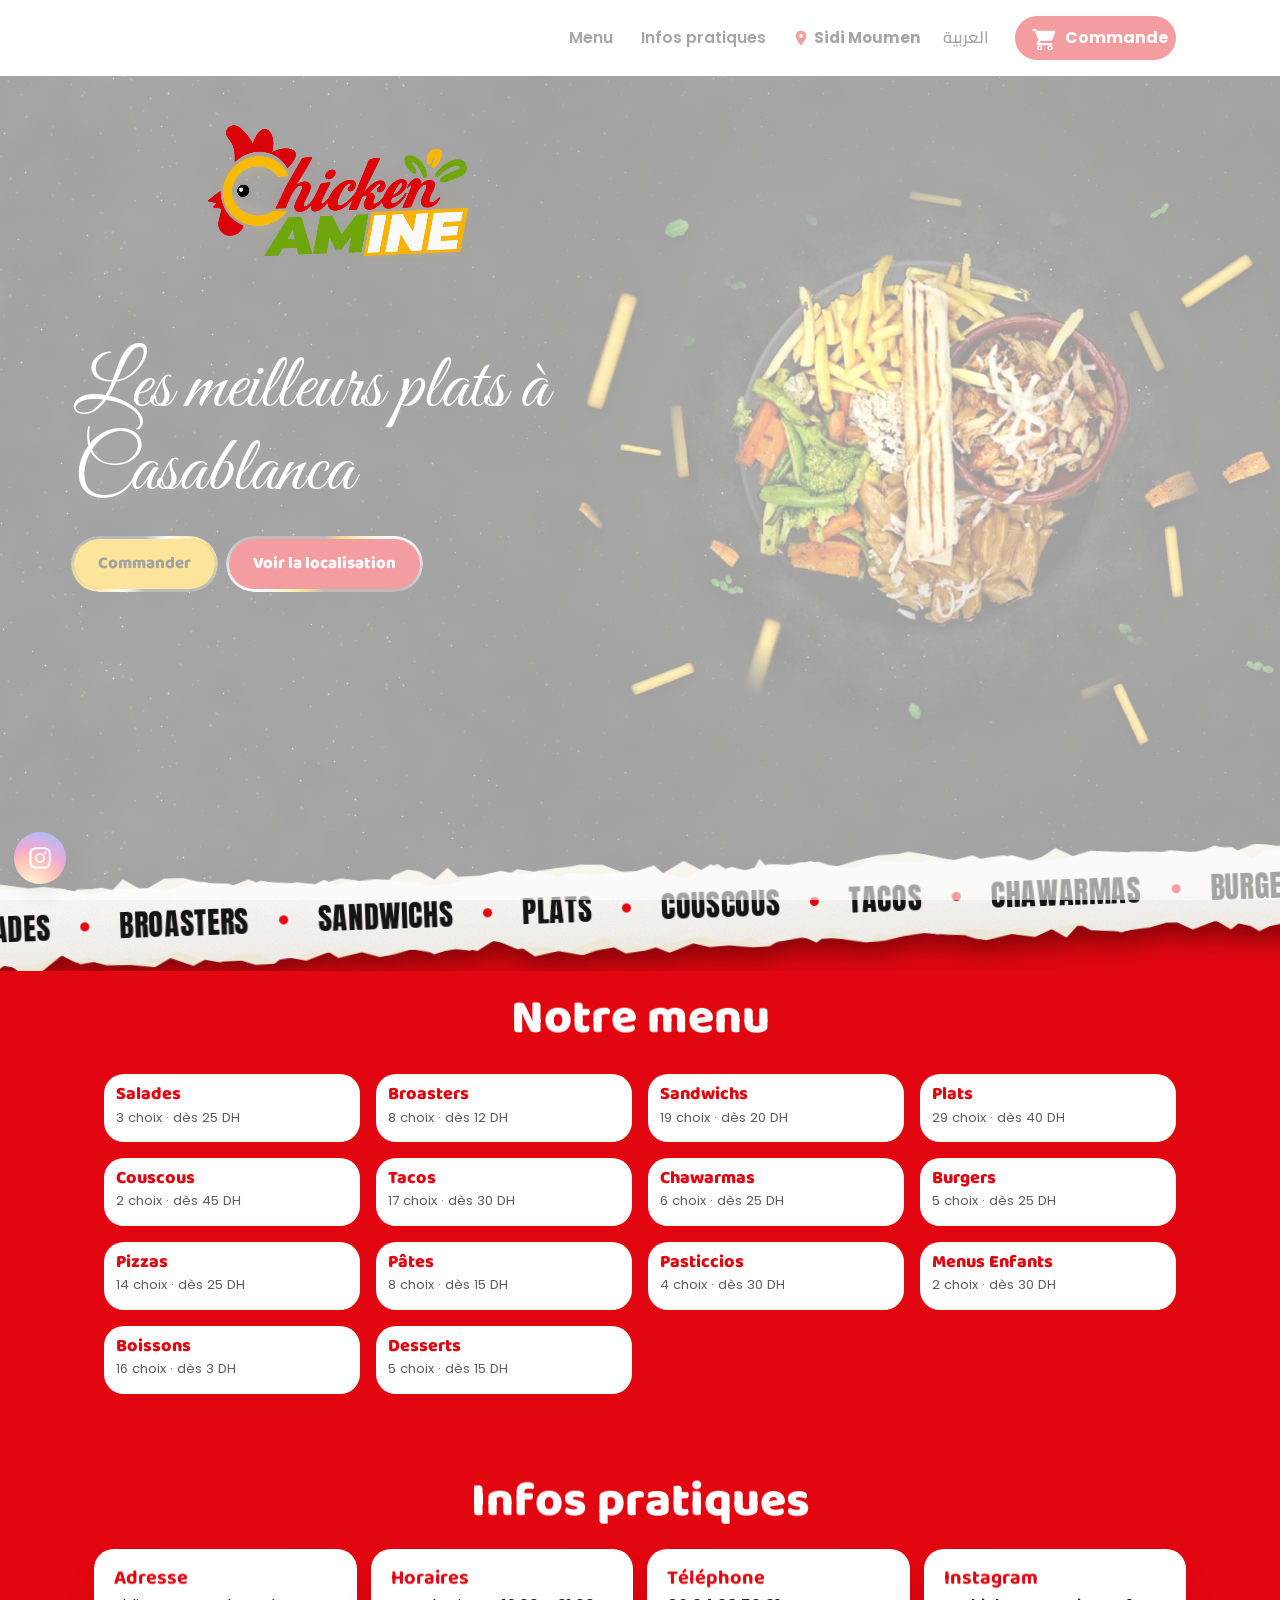
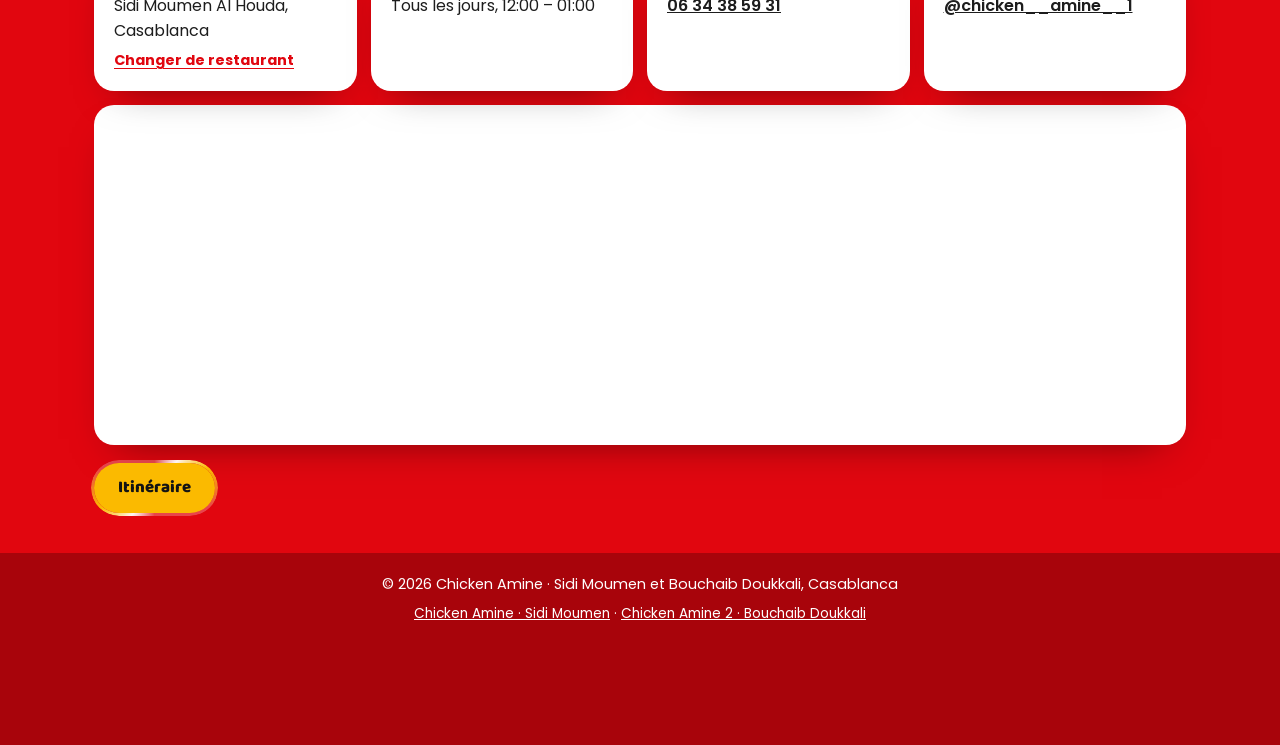
==== commit fb487791: "Official online ordering, delivery zones with 5/10/15 DH, menu changes, fixed app icon (work in prog" ====
--- a/index.html
+++ b/index.html
@@ -40,7 +40,7 @@
   <link rel="preload" as="image" href="/assets/hero/slate.webp" fetchpriority="high">
   <link rel="preload" as="image" href="/assets/video/hero-plate-poster-480.webp" media="(max-width: 759px)">
   <link rel="preload" as="image" href="/assets/video/hero-plate-poster.webp" media="(min-width: 760px)">
-  <link rel="stylesheet" href="/css/style.css?v=2026102802">
+  <link rel="stylesheet" href="/css/style.css?v=2026102901">
 
   <!-- SCHEMA:START (generated by tools/build-seo.js from js/config.js and js/menu-data.js; do not edit by hand) -->
   <script type="application/ld+json">
@@ -1713,7 +1713,7 @@
     <span class="cart-bar__meta" id="cart-bar-meta"><span id="cart-bar-items"></span> · <span class="money" id="cart-bar-total"></span></span>
   </button>
 
-  <!-- Online order (demo mode): follow its status. -->
+  <!-- Online order: follow its status. -->
   <button class="cart-bar track-bar" id="track-bar" type="button" hidden>
     <span class="cart-bar__label"><span class="track-bar__dot" aria-hidden="true"></span><span data-i18n="order.follow">Suivre ma commande</span></span>
     <span class="cart-bar__meta" id="track-bar-status"></span>
@@ -1728,7 +1728,8 @@
         <p class="track-place" id="track-place"></p>
         <ol class="track-steps" id="track-steps"></ol>
         <p class="track-status" id="track-status" role="status" aria-live="polite"></p>
-        <p class="notice" id="track-help" hidden data-i18n="order.noAnswer">Pas encore de réponse ? Appelez le restaurant.</p>
+        <p class="notice" id="track-help" hidden data-i18n="order.noAnswer">Pas encore de réponse ? Envoyez votre commande sur WhatsApp ou appelez le restaurant.</p>
+        <button class="btn btn--whatsapp track-wa" id="track-wa" type="button" hidden><span data-i18n="order.whatsapp">Envoyer sur WhatsApp</span></button>
       </div>
       <div class="sheet__foot sheet__actions">
         <a class="btn btn--red" id="track-call" href="#"><span data-i18n="order.call">Appeler le restaurant</span></a>
@@ -1830,7 +1831,6 @@
       </div>
 
       <form class="sheet__body checkout" id="checkout-form" hidden novalidate>
-        <p class="notice notice--demo" id="demo-notice" hidden data-i18n="order.demoNotice">Démo : la commande arrive sur l'écran du restaurant.</p>
         <p class="checkout-site"><span id="checkout-site"></span> <button class="link-btn" type="button" data-change-site><span data-i18n="site.change">Changer de restaurant</span></button></p>
         <p class="notice" id="closed-warning" hidden></p>
         <fieldset class="mode">
@@ -1864,11 +1864,12 @@
     </div>
   </dialog>
 
-  <script src="/js/config.js?v=2026102802"></script>
-  <script src="/js/menu-data.js?v=2026102802"></script>
-  <script src="/js/i18n.js?v=2026102802"></script>
-  <script src="/js/spring-text.js?v=2026102802"></script>
-  <script src="/js/kit.js?v=2026102802"></script>
-  <script src="/js/app.js?v=2026102802"></script>
+  <script src="/js/config.js?v=2026102901"></script>
+  <script src="/js/menu-data.js?v=2026102901"></script>
+  <script src="/js/i18n.js?v=2026102901"></script>
+  <script src="/js/zones.js?v=2026102901"></script>
+  <script src="/js/spring-text.js?v=2026102901"></script>
+  <script src="/js/kit.js?v=2026102901"></script>
+  <script src="/js/app.js?v=2026102901"></script>
 </body>
 </html>
--- a/css/style.css
+++ b/css/style.css
@@ -876,7 +876,7 @@
 .track-steps li.is-now { border-color: var(--yellow); color: var(--ink); }
 .track-status { margin: 0 0 12px; font-size: 1.15rem; font-weight: 700; line-height: 1.35; }
 .track-status.is-error { color: var(--red-dark); }
-.notice--demo { margin-bottom: 12px; }
+.track-wa { width: 100%; margin-top: 10px; }
 @media (prefers-reduced-motion: reduce) { .track-bar__dot { animation: none; } }
 
 /* The invitation to install the app, just under the header. */
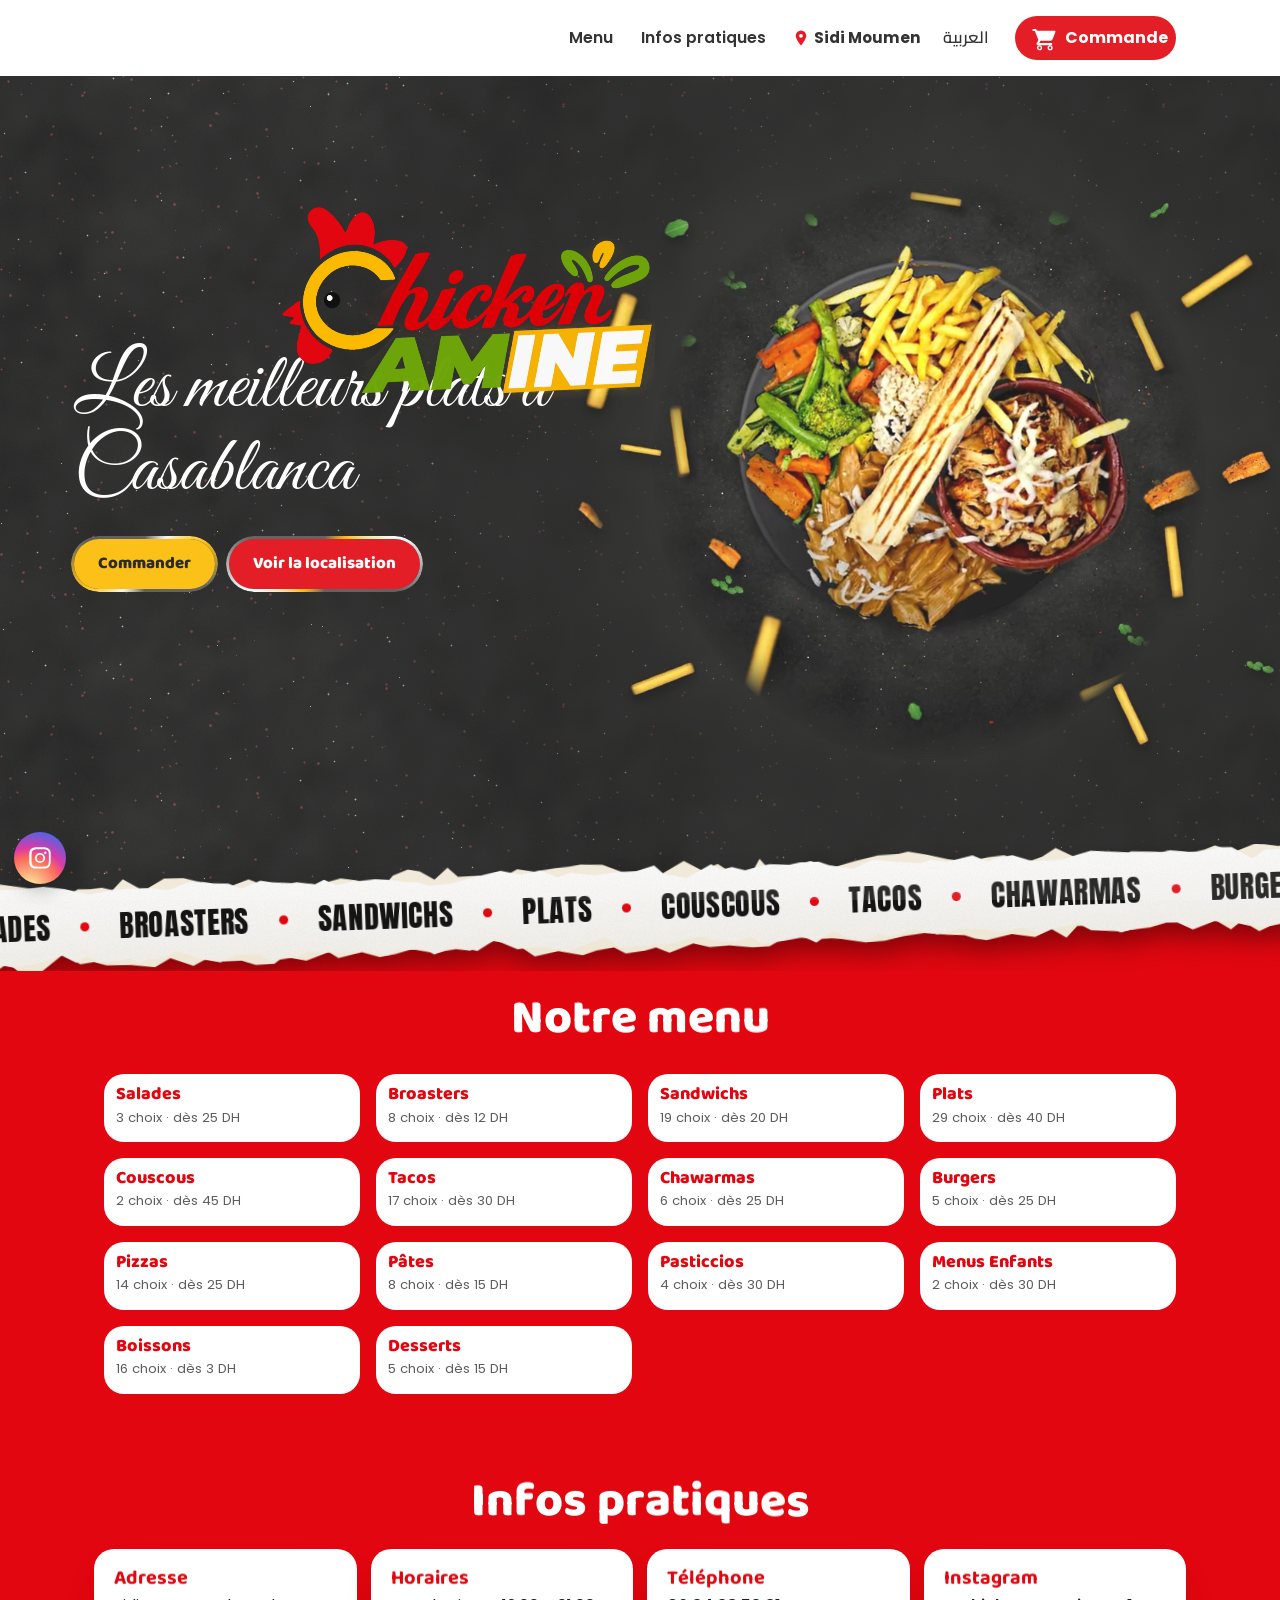
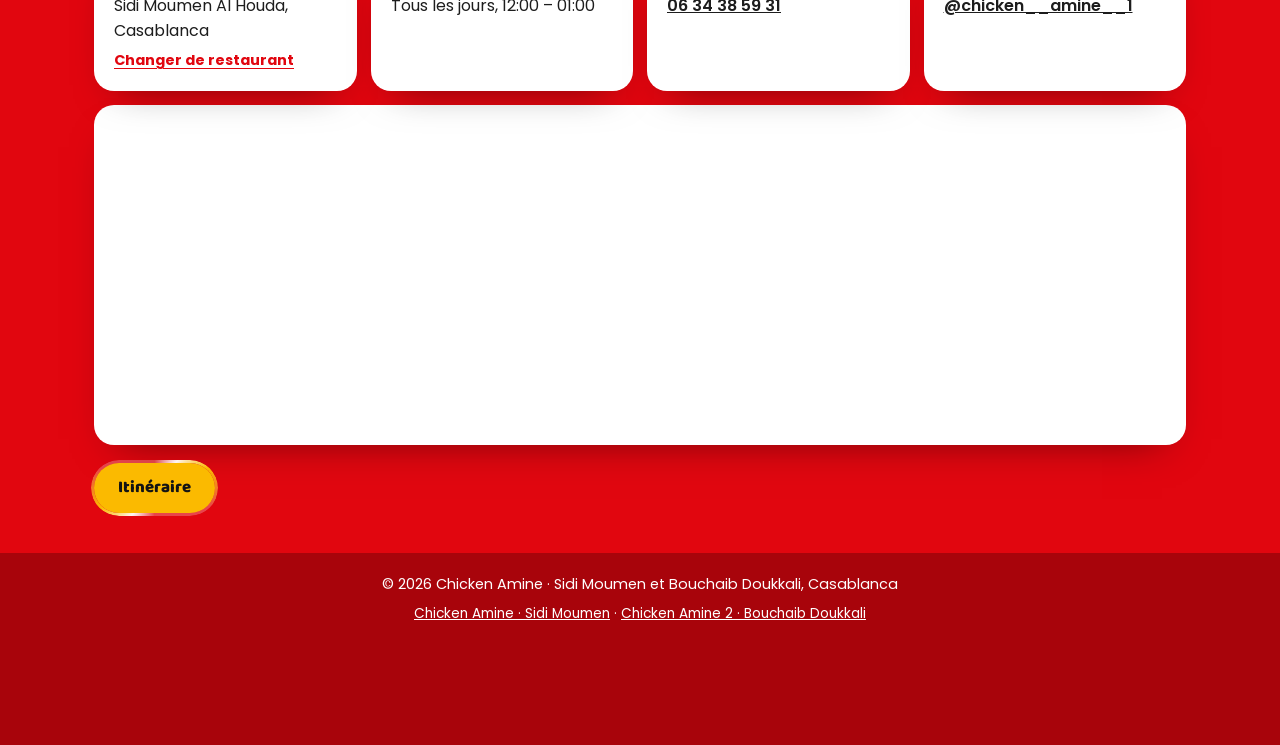
==== commit e8c8b102: "Cancelling (customer before acceptance, staff any time with a reason), Google review after delivery," ====
--- a/index.html
+++ b/index.html
@@ -40,7 +40,7 @@
   <link rel="preload" as="image" href="/assets/hero/slate.webp" fetchpriority="high">
   <link rel="preload" as="image" href="/assets/video/hero-plate-poster-480.webp" media="(max-width: 759px)">
   <link rel="preload" as="image" href="/assets/video/hero-plate-poster.webp" media="(min-width: 760px)">
-  <link rel="stylesheet" href="/css/style.css?v=2026102901">
+  <link rel="stylesheet" href="/css/style.css?v=2026102902">
 
   <!-- SCHEMA:START (generated by tools/build-seo.js from js/config.js and js/menu-data.js; do not edit by hand) -->
   <script type="application/ld+json">
@@ -1625,7 +1625,7 @@
       <!-- the restaurant the customer orders from: tap to change -->
       <button class="site-btn" id="site-btn" type="button" aria-label="Changer de restaurant · Sidi Moumen"><svg viewBox="0 0 24 24" aria-hidden="true"><path d="M12 2a7 7 0 0 0-7 7c0 5 7 13 7 13s7-8 7-13a7 7 0 0 0-7-7zm0 9.5A2.5 2.5 0 1 1 12 6.5a2.5 2.5 0 0 1 0 5z"/></svg><span id="site-btn-name">Sidi Moumen</span></button>
       <!-- shown only when the site can be installed as an app (Android, iPhone) -->
-      <button class="install-btn" id="install-btn" type="button" hidden data-i18n-label="install.header" aria-label="Installer l'application"><svg viewBox="0 0 24 24" aria-hidden="true"><path d="M12 3v11m0 0l-4.5-4.5M12 14l4.5-4.5M5 17v2a2 2 0 0 0 2 2h10a2 2 0 0 0 2-2v-2" fill="none" stroke="currentColor" stroke-width="2.2" stroke-linecap="round" stroke-linejoin="round"/></svg><span data-i18n="install.short">Installer</span></button>
+      <button class="install-btn" id="install-btn" type="button" hidden data-i18n-label="install.header" aria-label="Installer l'application"><img src="/assets/icons/icon-192.png" alt="" width="26" height="26"><span data-i18n="install.short">Installer l'app</span></button>
       <button class="lang-link" id="lang-toggle" type="button" lang="ar" dir="rtl" data-i18n="langToggle" data-i18n-label="langToggleLabel" aria-label="Afficher le site en arabe">العربية</button>
       <button class="cart-btn" id="cart-btn" type="button" aria-label="Votre commande">
         <svg class="cart-ico" viewBox="0 0 64 64" aria-hidden="true"><g class="cart-ico__body"><path d="M4 10h8.5l2.2 4H58c1.6 0 2.7 1.6 2.1 3.1l-6.7 17.5A6 6 0 0 1 47.8 39H23.3l-3 5.6H52v5H16.6c-2.4 0-3.9-2.6-2.7-4.7l4.4-8.1L9.4 15H4z"/><circle cx="21" cy="56" r="4.6" fill="none" stroke="currentColor" stroke-width="3.4"/><circle cx="47" cy="56" r="4.6" fill="none" stroke="currentColor" stroke-width="3.4"/></g></svg>
@@ -1732,6 +1732,8 @@
         <button class="btn btn--whatsapp track-wa" id="track-wa" type="button" hidden><span data-i18n="order.whatsapp">Envoyer sur WhatsApp</span></button>
       </div>
       <div class="sheet__foot sheet__actions">
+        <a class="btn btn--review" id="track-review" href="#" target="_blank" rel="noopener" hidden><svg class="g-logo" viewBox="0 0 48 48" aria-hidden="true"><path fill="#EA4335" d="M24 9.5c3.5 0 6.6 1.2 9.1 3.6l6.8-6.8C35.8 2.4 30.3 0 24 0 14.6 0 6.6 5.4 2.7 13.3l7.9 6.1C12.5 13.6 17.8 9.5 24 9.5z"/><path fill="#4285F4" d="M46.5 24.5c0-1.6-.1-3.1-.4-4.5H24v9h12.7c-.6 3-2.3 5.5-4.8 7.2l7.7 6c4.5-4.2 6.9-10.3 6.9-17.7z"/><path fill="#FBBC05" d="M10.6 28.6c-.5-1.4-.8-3-.8-4.6s.3-3.2.8-4.6l-7.9-6.1C1 16.6 0 20.2 0 24s1 7.4 2.7 10.7l7.9-6.1z"/><path fill="#34A853" d="M24 48c6.5 0 11.9-2.1 15.9-5.8l-7.7-6c-2.1 1.4-4.9 2.3-8.2 2.3-6.2 0-11.5-4.1-13.4-9.9l-7.9 6.1C6.6 42.6 14.6 48 24 48z"/></svg><span data-i18n="order.review">Laisser un avis Google</span><span class="stars" aria-hidden="true">★★★★★</span></a>
+        <button class="btn btn--cancel" id="track-cancel" type="button" hidden><span data-i18n="order.cancel">Annuler la commande</span></button>
         <a class="btn btn--red" id="track-call" href="#"><span data-i18n="order.call">Appeler le restaurant</span></a>
         <button class="btn btn--primary" id="track-ok" type="button"><span data-i18n="order.ok">OK</span></button>
       </div>
@@ -1864,12 +1866,12 @@
     </div>
   </dialog>
 
-  <script src="/js/config.js?v=2026102901"></script>
-  <script src="/js/menu-data.js?v=2026102901"></script>
-  <script src="/js/i18n.js?v=2026102901"></script>
-  <script src="/js/zones.js?v=2026102901"></script>
-  <script src="/js/spring-text.js?v=2026102901"></script>
-  <script src="/js/kit.js?v=2026102901"></script>
-  <script src="/js/app.js?v=2026102901"></script>
+  <script src="/js/config.js?v=2026102902"></script>
+  <script src="/js/menu-data.js?v=2026102902"></script>
+  <script src="/js/i18n.js?v=2026102902"></script>
+  <script src="/js/zones.js?v=2026102902"></script>
+  <script src="/js/spring-text.js?v=2026102902"></script>
+  <script src="/js/kit.js?v=2026102902"></script>
+  <script src="/js/app.js?v=2026102902"></script>
 </body>
 </html>
--- a/css/style.css
+++ b/css/style.css
@@ -175,31 +175,34 @@
   .site-btn { max-width: none; font-size: 0.95rem; margin-inline-start: 4px; }
   .site-btn span { white-space: nowrap; }
 }
-/* Install as an app: a small download button in the header, shown only where installing is possible. */
+/* Install as an app: the app's own icon (and « Installer l'app » on wider screens), shown only where installing
+   is possible. */
 .install-btn {
   display: inline-flex;
   align-items: center;
-  gap: 6px;
+  gap: 8px;
   min-height: 40px;
   min-width: 40px;
   justify-content: center;
-  padding: 0 8px;
-  border: 0;
+  padding: 3px;
+  border: 1.5px solid var(--line);
   border-radius: 999px;
-  background: var(--yellow-soft);
+  background: var(--white);
   color: var(--ink);
-  font-family: var(--font-body);
-  font-size: 0.9rem;
-  font-weight: 700;
+  font-family: var(--font-display);
+  font-size: 0.98rem;
+  font-weight: 800;
+  white-space: nowrap;
   cursor: pointer;
   flex: none;
+  box-shadow: 0 4px 12px -6px rgba(0, 0, 0, 0.35);
 }
 .install-btn[hidden] { display: none; }
-.install-btn svg { width: 20px; height: 20px; color: var(--red); }
+.install-btn img { width: 30px; height: 30px; border-radius: 8px; display: block; }
 .install-btn span { display: none; }
-.install-btn:hover { background: #ffe9a3; }
+.install-btn:hover { border-color: var(--red); }
 @media (min-width: 760px) {
-  .install-btn { padding: 0 14px; margin-inline-start: 4px; }
+  .install-btn { padding: 3px 14px 3px 4px; margin-inline-start: 4px; }
   .install-btn span { display: inline; }
 }
 /* Phones: the logo, the restaurant, the install button, the language and the cart share one row. */
@@ -877,6 +880,11 @@
 .track-status { margin: 0 0 12px; font-size: 1.15rem; font-weight: 700; line-height: 1.35; }
 .track-status.is-error { color: var(--red-dark); }
 .track-wa { width: 100%; margin-top: 10px; }
+#track-dialog .sheet__actions { flex-wrap: wrap; }
+.btn--review { flex: 1 1 100%; --btn-bg: var(--white); --btn-fg: var(--ink); border: 2px solid #dadce0; gap: 8px; }
+.btn--review .g-logo { width: 20px; height: 20px; flex: none; }
+.btn--review .stars { color: var(--yellow); letter-spacing: 1px; }
+.btn--cancel { --btn-bg: var(--white); --btn-fg: var(--red-dark); border: 2px solid var(--red); }
 @media (prefers-reduced-motion: reduce) { .track-bar__dot { animation: none; } }
 
 /* The invitation to install the app, just under the header. */
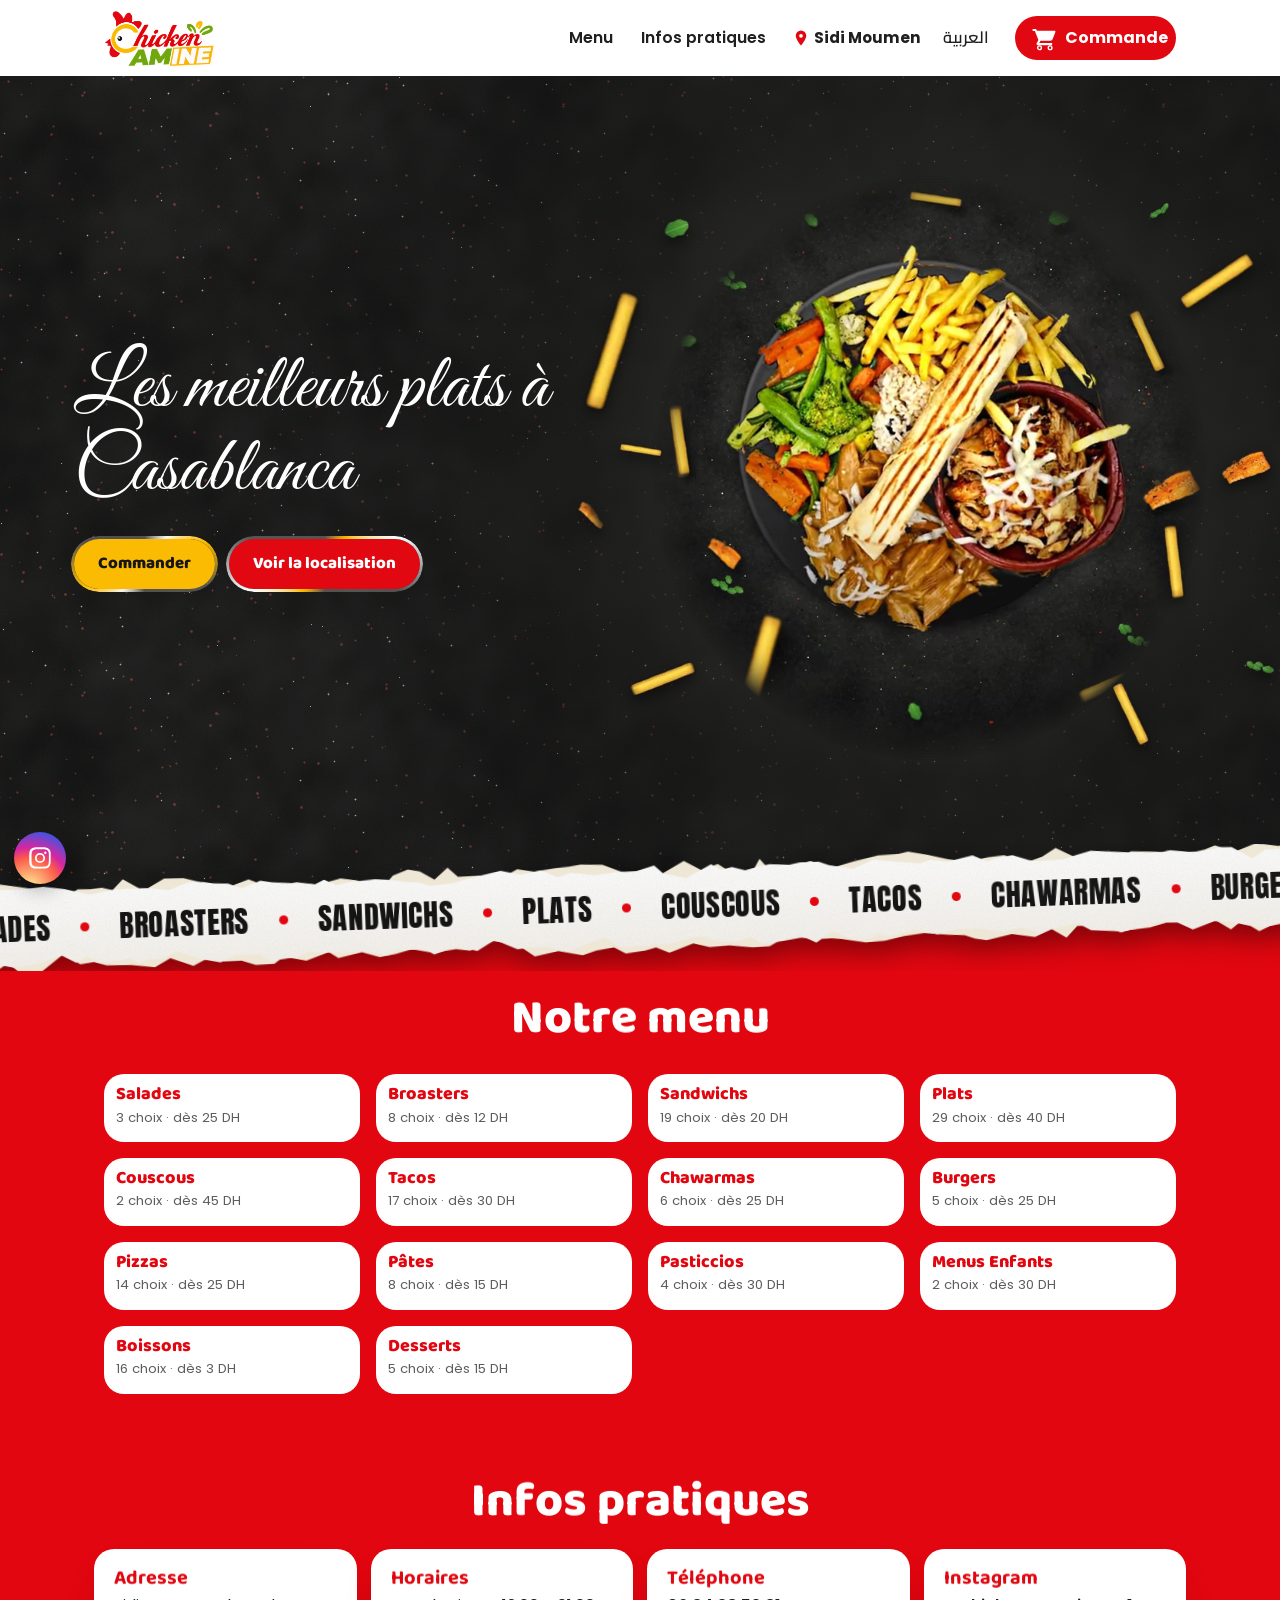
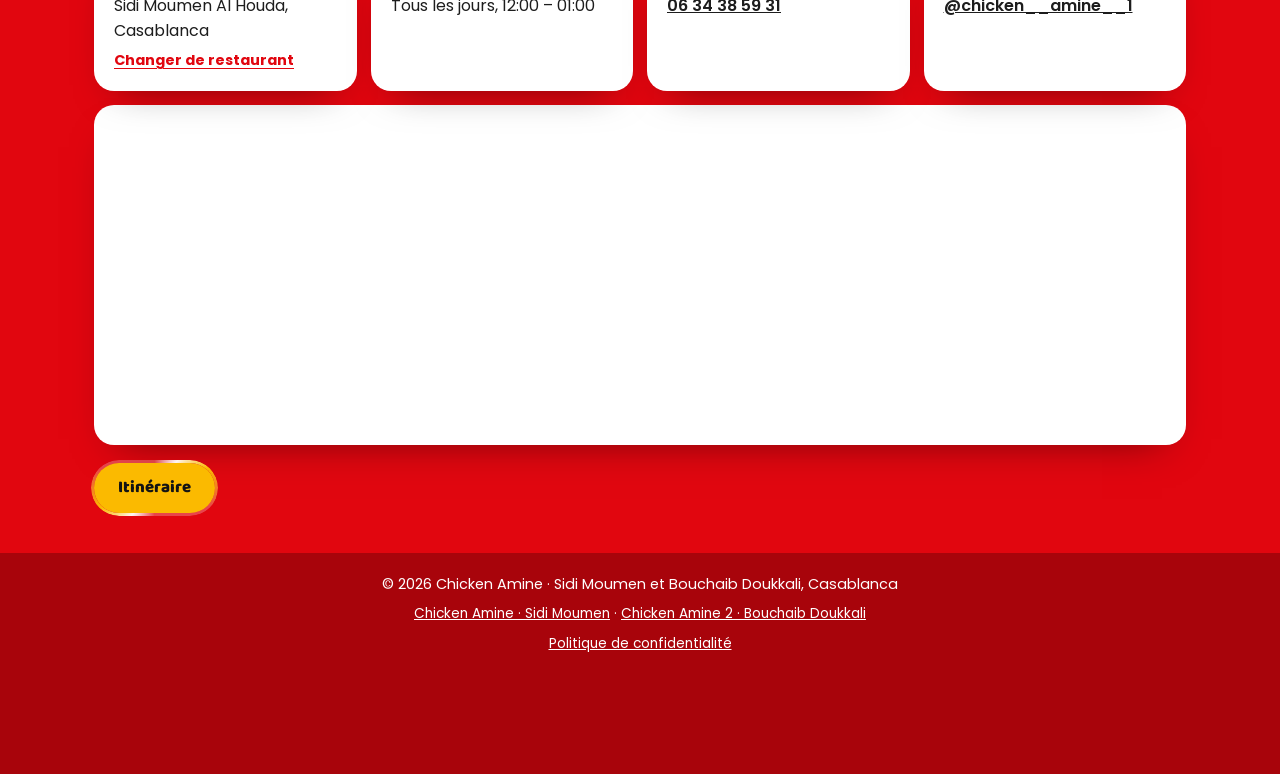
==== commit 5b2ccf3b: "Privacy policy page (FR/AR, loi 09-08) linked from the footer, the checkout and the restaurant pages" ====
--- a/index.html
+++ b/index.html
@@ -40,7 +40,7 @@
   <link rel="preload" as="image" href="/assets/hero/slate.webp" fetchpriority="high">
   <link rel="preload" as="image" href="/assets/video/hero-plate-poster-480.webp" media="(max-width: 759px)">
   <link rel="preload" as="image" href="/assets/video/hero-plate-poster.webp" media="(min-width: 760px)">
-  <link rel="stylesheet" href="/css/style.css?v=2026102902">
+  <link rel="stylesheet" href="/css/style.css?v=2026103001">
 
   <!-- SCHEMA:START (generated by tools/build-seo.js from js/config.js and js/menu-data.js; do not edit by hand) -->
   <script type="application/ld+json">
@@ -664,7 +664,7 @@
                 {
                   "@type": "MenuItem",
                   "name": "Chicken Tacos Amine",
-                  "description": "2 pièces chicken, tacos, pâtes sauce champignon ou sauce blanche, frites",
+                  "description": "2 pièces chicken, tacos poulet, pâtes sauce champignon ou sauce blanche, frites",
                   "offers": {
                     "@type": "Offer",
                     "price": "55",
@@ -674,7 +674,7 @@
                 {
                   "@type": "MenuItem",
                   "name": "Chicken Burger Amine",
-                  "description": "2 pièces chicken, burger, pâtes sauce champignon ou sauce blanche, frites",
+                  "description": "2 pièces chicken, chicken burger ou cheese burger, pâtes sauce champignon ou sauce blanche, frites",
                   "offers": {
                     "@type": "Offer",
                     "price": "55",
@@ -1702,6 +1702,7 @@
   <footer class="footer">
     <p id="footer-text"></p>
     <p class="footer__places"><a href="/sidi-moumen/">Chicken Amine · Sidi Moumen</a> · <a href="/bouchaib-doukkali/">Chicken Amine 2 · Bouchaib Doukkali</a></p>
+    <p class="footer__places"><a href="/confidentialite/" data-i18n="privacy.link">Politique de confidentialité</a></p>
   </footer>
 
   <a class="ig-float" id="ig-float" href="https://www.instagram.com/chicken__amine__1/" target="_blank" rel="noopener" aria-label="Chicken Amine sur Instagram">
@@ -1851,6 +1852,7 @@
         <label class="field"><span data-i18n="checkout.phone">Téléphone</span><input name="phone" type="tel" autocomplete="tel" inputmode="tel" dir="ltr" required></label>
         <label class="field" id="address-field" hidden><span data-i18n="checkout.address">Adresse</span><input name="address" autocomplete="street-address"></label>
         <label class="field"><span data-i18n="checkout.notes">Remarques</span><textarea name="notes" rows="2"></textarea></label>
+        <p class="checkout-privacy"><span data-i18n="privacy.note">Vos informations servent seulement à préparer et livrer votre commande.</span> <a href="/confidentialite/" target="_blank" rel="noopener" data-i18n="privacy.more">En savoir plus</a></p>
         <p class="form-error" id="checkout-error" role="alert"></p>
       </form>
 
@@ -1866,12 +1868,12 @@
     </div>
   </dialog>
 
-  <script src="/js/config.js?v=2026102902"></script>
-  <script src="/js/menu-data.js?v=2026102902"></script>
-  <script src="/js/i18n.js?v=2026102902"></script>
-  <script src="/js/zones.js?v=2026102902"></script>
-  <script src="/js/spring-text.js?v=2026102902"></script>
-  <script src="/js/kit.js?v=2026102902"></script>
-  <script src="/js/app.js?v=2026102902"></script>
+  <script src="/js/config.js?v=2026103001"></script>
+  <script src="/js/menu-data.js?v=2026103001"></script>
+  <script src="/js/i18n.js?v=2026103001"></script>
+  <script src="/js/zones.js?v=2026103001"></script>
+  <script src="/js/spring-text.js?v=2026103001"></script>
+  <script src="/js/kit.js?v=2026103001"></script>
+  <script src="/js/app.js?v=2026103001"></script>
 </body>
 </html>
--- a/css/style.css
+++ b/css/style.css
@@ -818,6 +818,8 @@
 .footer p { margin: 0; }
 .footer__places { margin-top: 8px !important; font-size: 0.85rem; }
 .footer__places a { color: inherit; }
+.checkout-privacy { margin: 4px 0 0; color: var(--muted); font-size: 0.8rem; line-height: 1.4; }
+.checkout-privacy a { color: var(--red-dark); font-weight: 600; }
 
 /* ---------- Floating buttons ---------- */
 .ig-float {
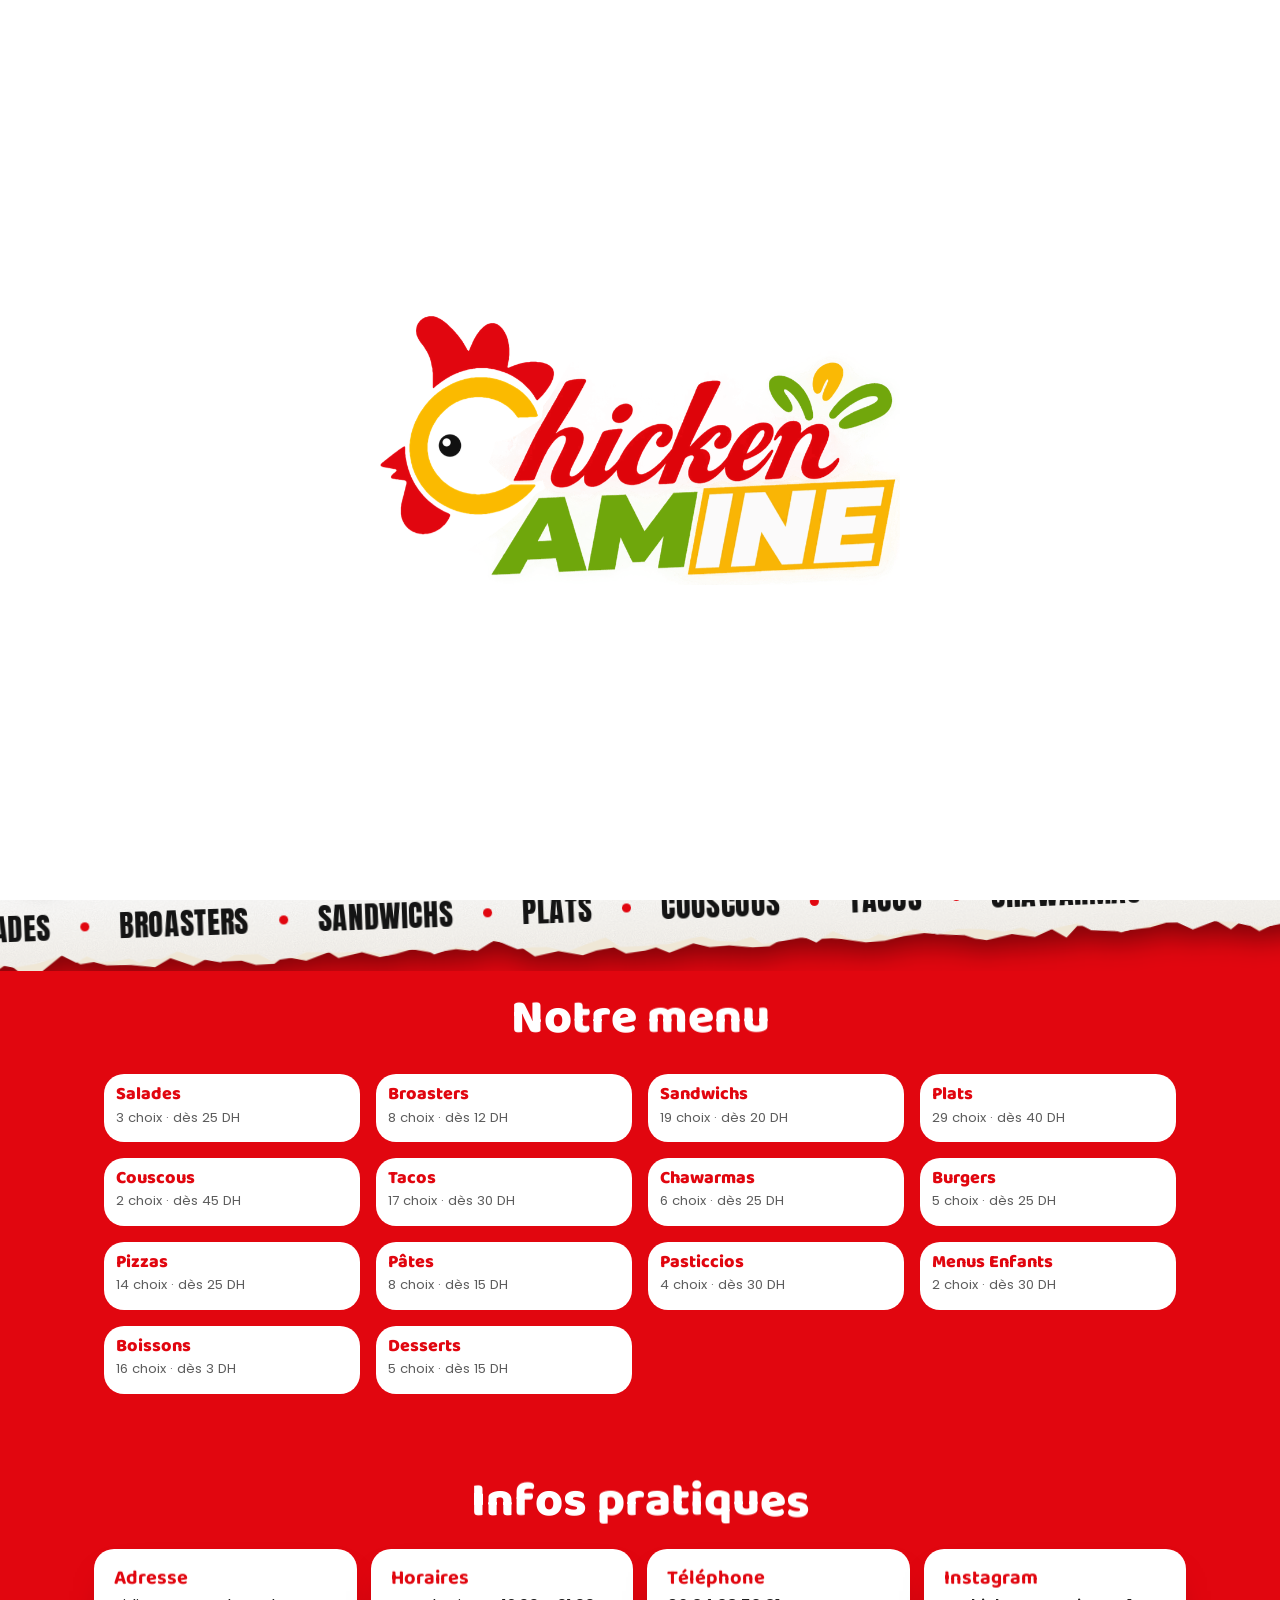
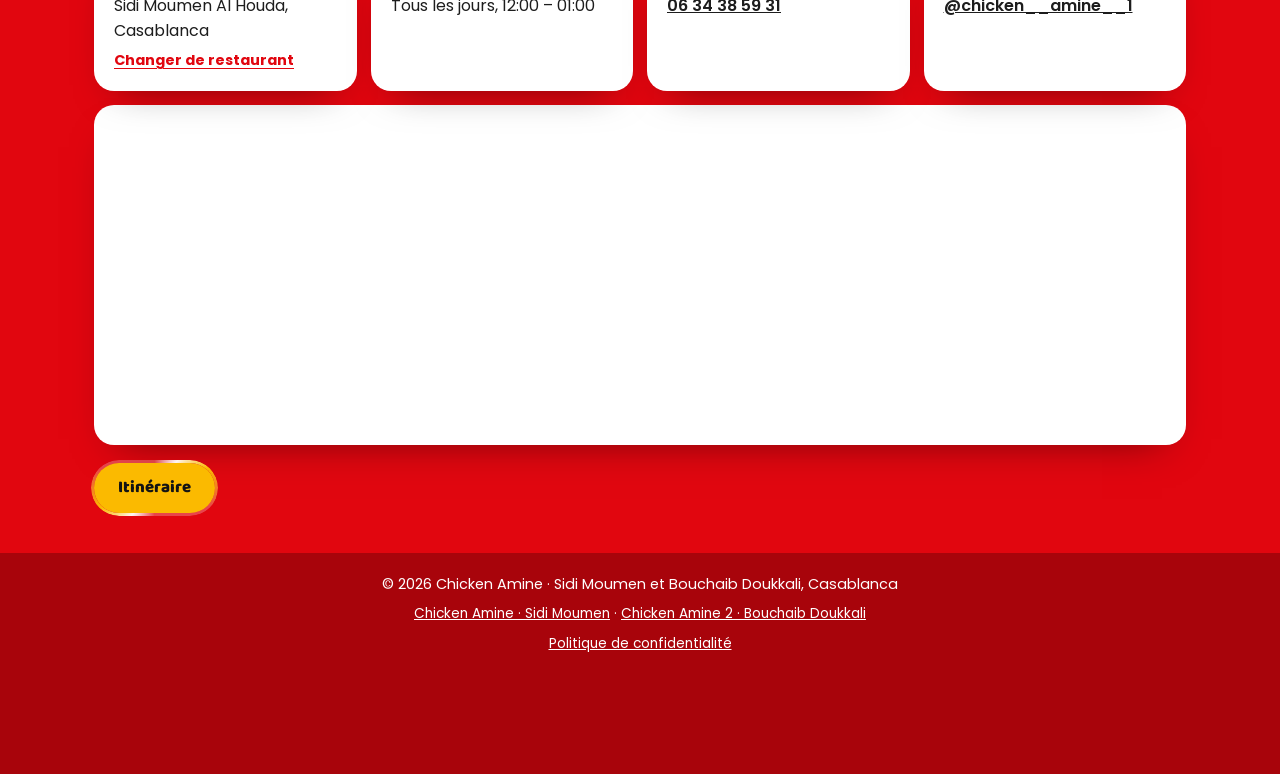
==== commit 568181fc: "Notifications: test button, fresh subscription on each activation, phone description and a log of ev" ====
--- a/index.html
+++ b/index.html
@@ -40,7 +40,7 @@
   <link rel="preload" as="image" href="/assets/hero/slate.webp" fetchpriority="high">
   <link rel="preload" as="image" href="/assets/video/hero-plate-poster-480.webp" media="(max-width: 759px)">
   <link rel="preload" as="image" href="/assets/video/hero-plate-poster.webp" media="(min-width: 760px)">
-  <link rel="stylesheet" href="/css/style.css?v=2026103001">
+  <link rel="stylesheet" href="/css/style.css?v=2026103002">
 
   <!-- SCHEMA:START (generated by tools/build-seo.js from js/config.js and js/menu-data.js; do not edit by hand) -->
   <script type="application/ld+json">
@@ -1868,12 +1868,12 @@
     </div>
   </dialog>
 
-  <script src="/js/config.js?v=2026103001"></script>
-  <script src="/js/menu-data.js?v=2026103001"></script>
-  <script src="/js/i18n.js?v=2026103001"></script>
-  <script src="/js/zones.js?v=2026103001"></script>
-  <script src="/js/spring-text.js?v=2026103001"></script>
-  <script src="/js/kit.js?v=2026103001"></script>
-  <script src="/js/app.js?v=2026103001"></script>
+  <script src="/js/config.js?v=2026103002"></script>
+  <script src="/js/menu-data.js?v=2026103002"></script>
+  <script src="/js/i18n.js?v=2026103002"></script>
+  <script src="/js/zones.js?v=2026103002"></script>
+  <script src="/js/spring-text.js?v=2026103002"></script>
+  <script src="/js/kit.js?v=2026103002"></script>
+  <script src="/js/app.js?v=2026103002"></script>
 </body>
 </html>
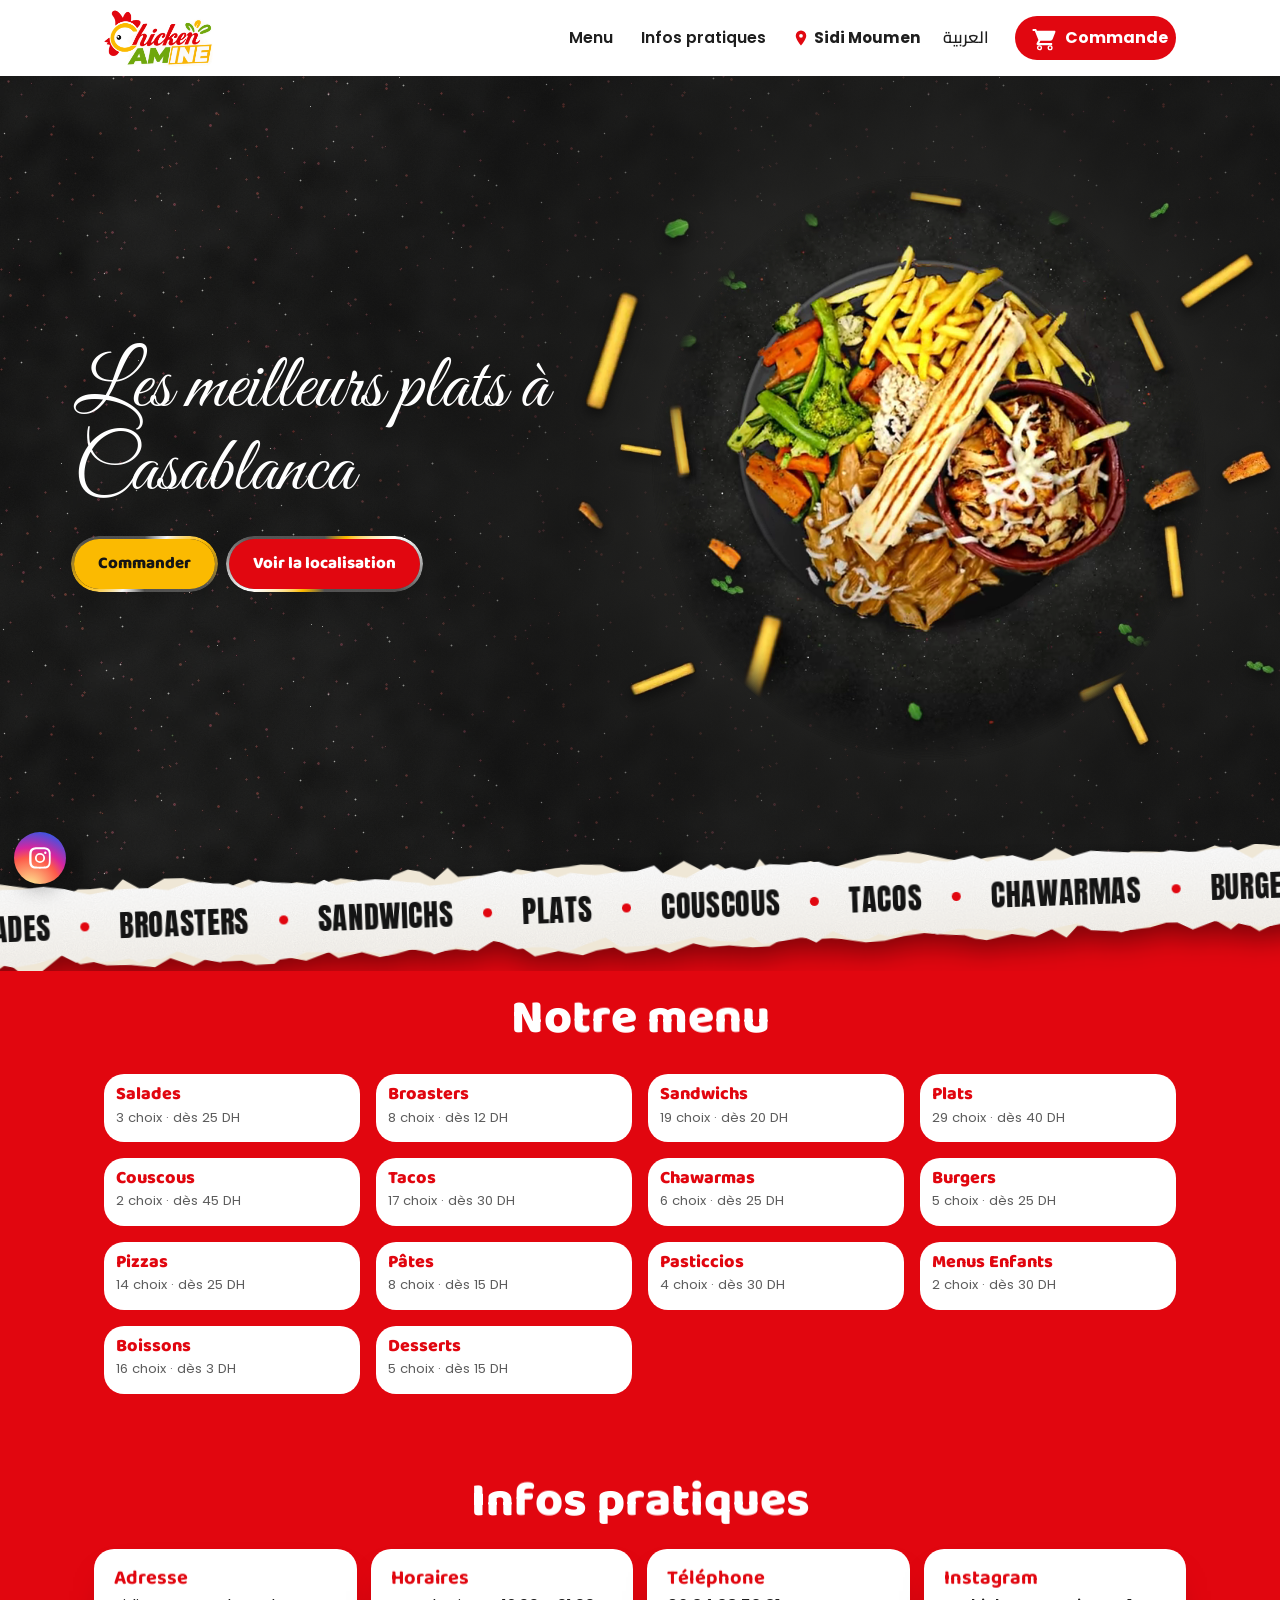
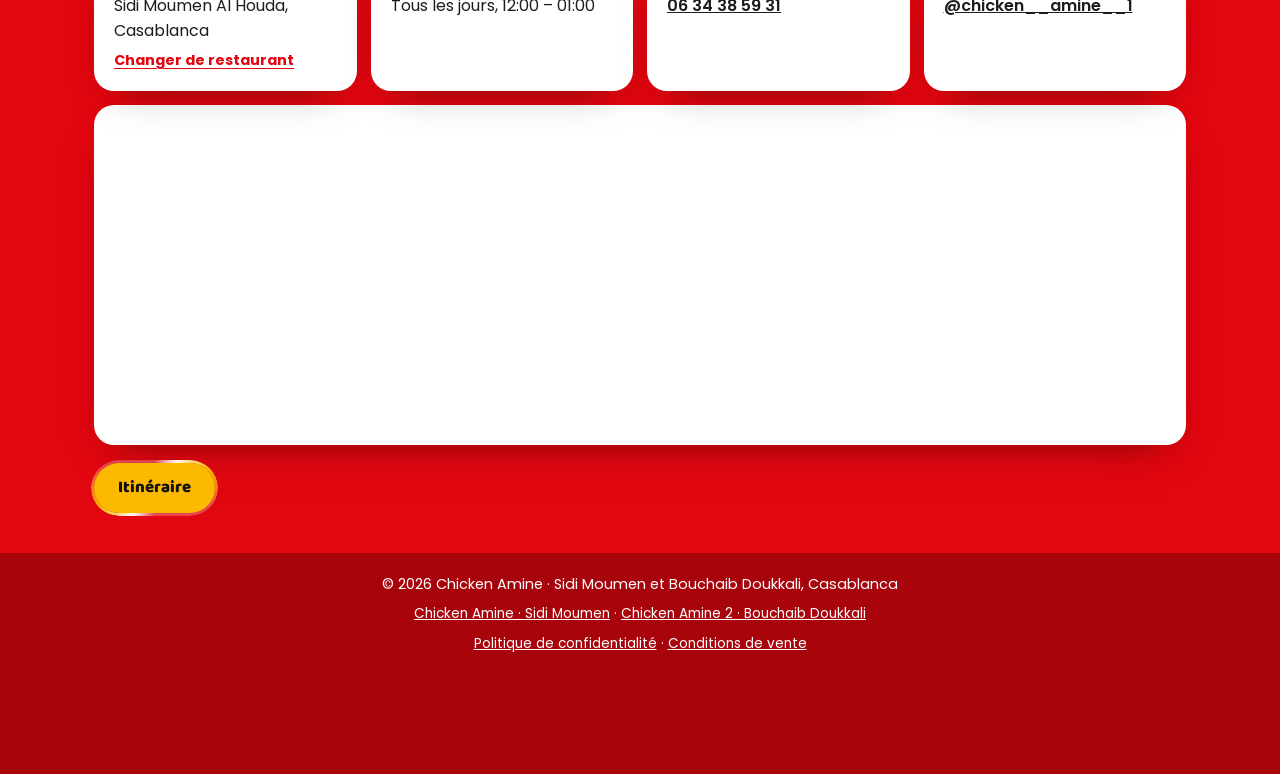
==== commit 4544066e: "Erase customer details after 24 hours, add the conditions of sale, security headers - Privacy page: " ====
--- a/index.html
+++ b/index.html
@@ -1702,7 +1702,7 @@
   <footer class="footer">
     <p id="footer-text"></p>
     <p class="footer__places"><a href="/sidi-moumen/">Chicken Amine · Sidi Moumen</a> · <a href="/bouchaib-doukkali/">Chicken Amine 2 · Bouchaib Doukkali</a></p>
-    <p class="footer__places"><a href="/confidentialite/" data-i18n="privacy.link">Politique de confidentialité</a></p>
+    <p class="footer__places"><a href="/confidentialite/" data-i18n="privacy.link">Politique de confidentialité</a> · <a href="/conditions/" data-i18n="privacy.terms">Conditions de vente</a></p>
   </footer>
 
   <a class="ig-float" id="ig-float" href="https://www.instagram.com/chicken__amine__1/" target="_blank" rel="noopener" aria-label="Chicken Amine sur Instagram">
@@ -1870,7 +1870,7 @@
 
   <script src="/js/config.js?v=2026103002"></script>
   <script src="/js/menu-data.js?v=2026103002"></script>
-  <script src="/js/i18n.js?v=2026103002"></script>
+  <script src="/js/i18n.js?v=2026103003"></script>
   <script src="/js/zones.js?v=2026103002"></script>
   <script src="/js/spring-text.js?v=2026103002"></script>
   <script src="/js/kit.js?v=2026103002"></script>
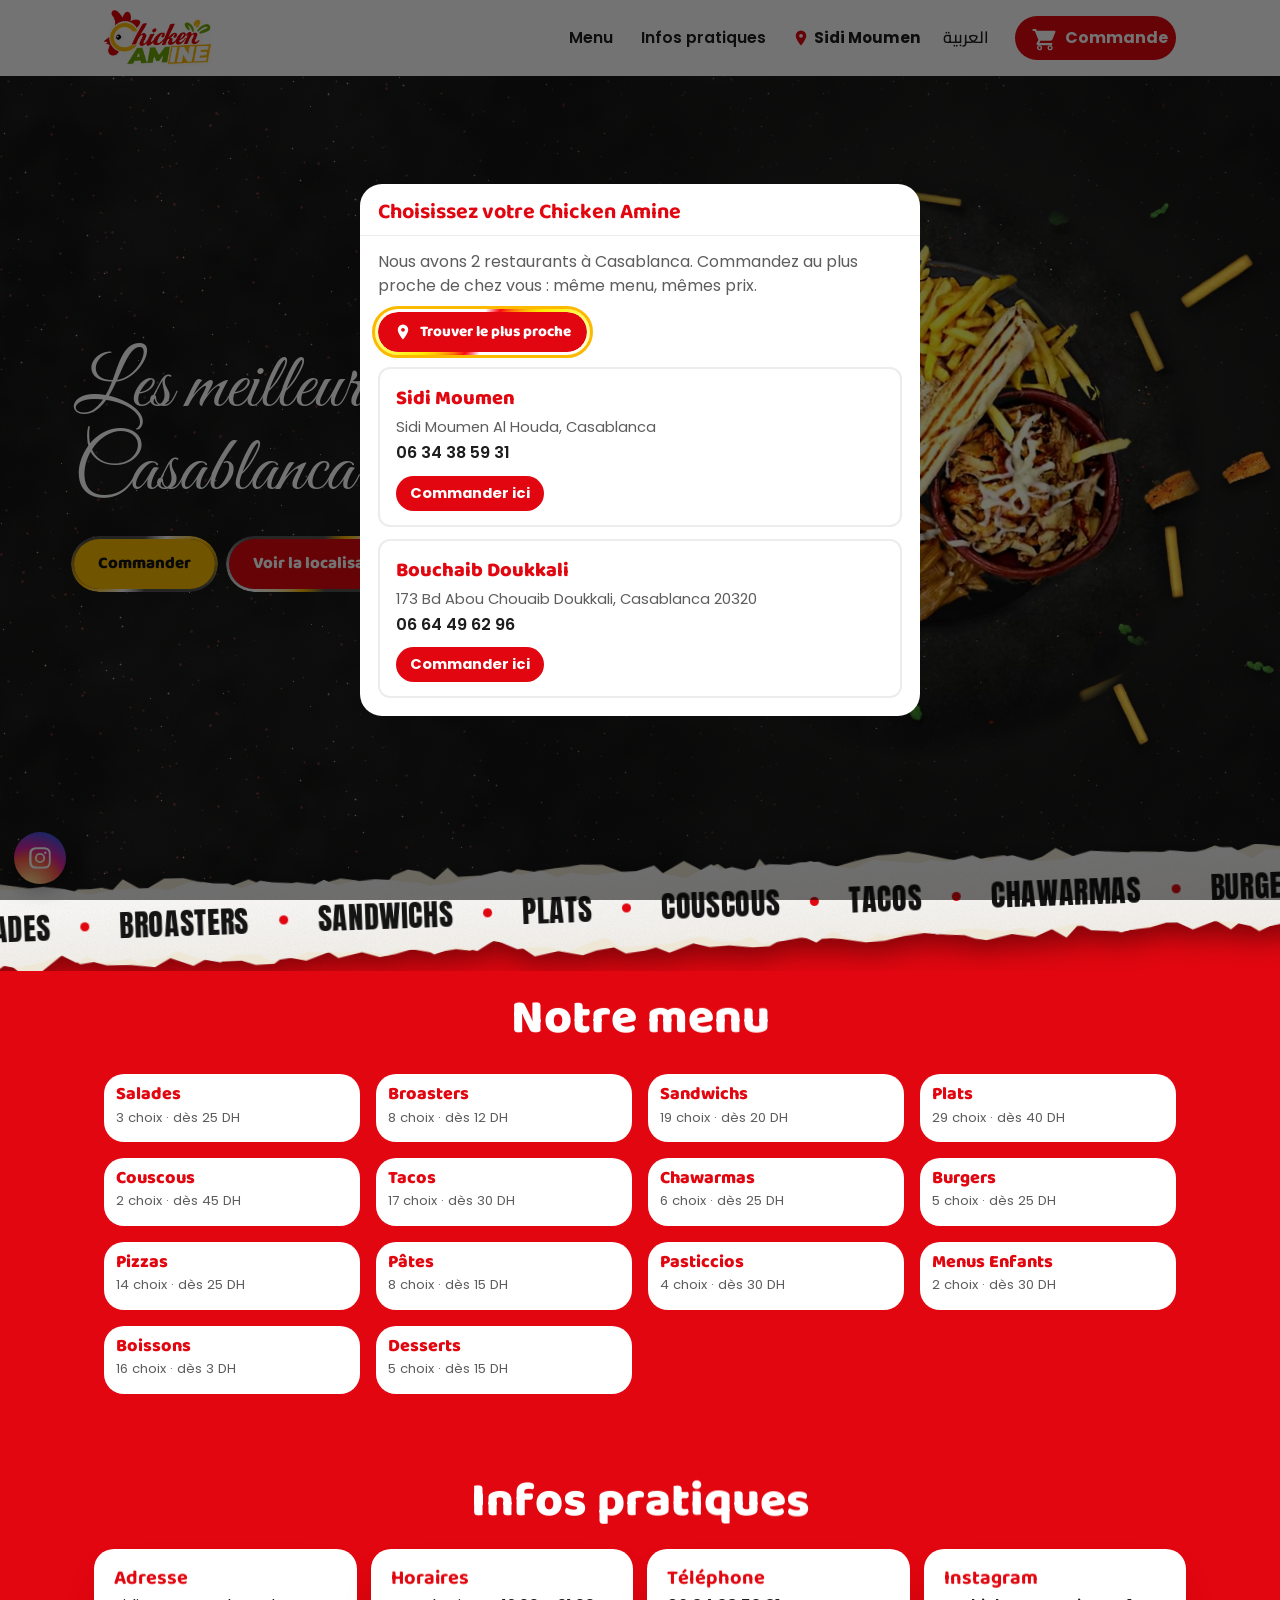
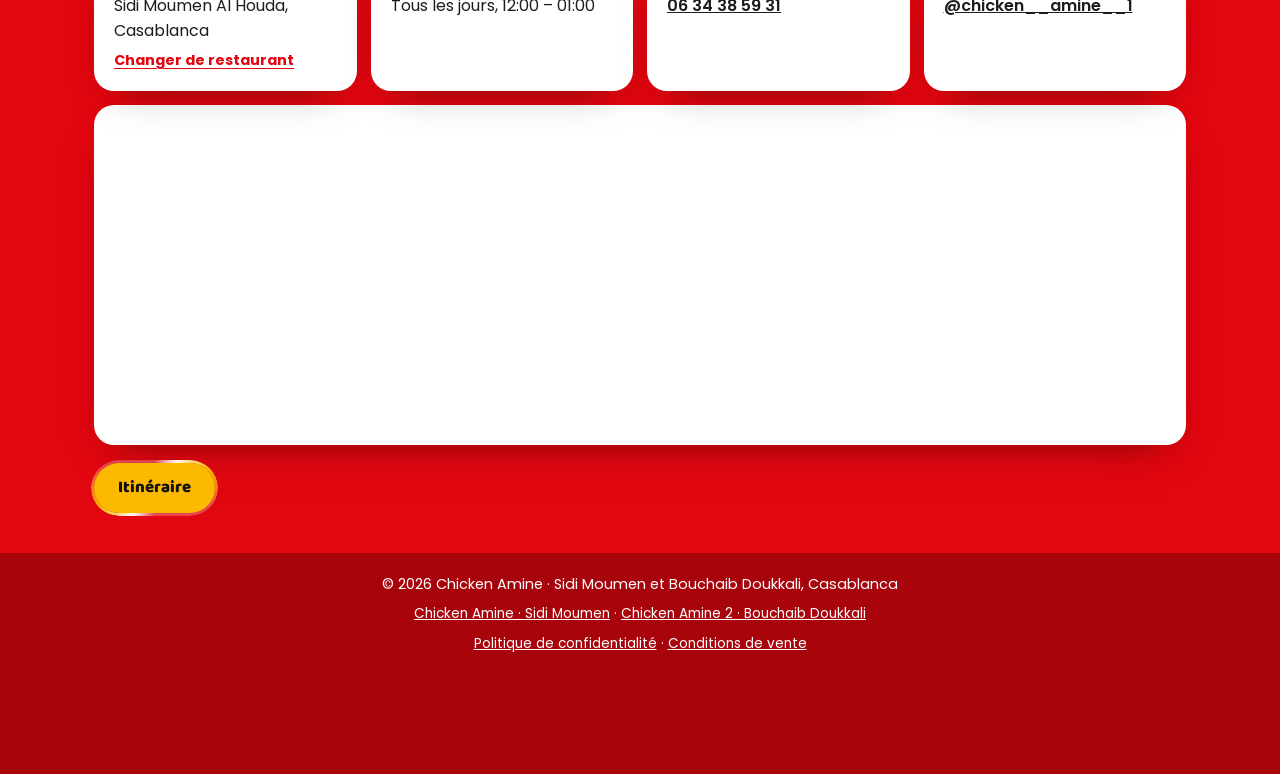
==== commit d06773b8: "Promotions chosen by the owner, shown on the site and checked by the database The owner's account ge" ====
--- a/index.html
+++ b/index.html
@@ -40,7 +40,7 @@
   <link rel="preload" as="image" href="/assets/hero/slate.webp" fetchpriority="high">
   <link rel="preload" as="image" href="/assets/video/hero-plate-poster-480.webp" media="(max-width: 759px)">
   <link rel="preload" as="image" href="/assets/video/hero-plate-poster.webp" media="(min-width: 760px)">
-  <link rel="stylesheet" href="/css/style.css?v=2026103002">
+  <link rel="stylesheet" href="/css/style.css?v=2026110901">
 
   <!-- SCHEMA:START (generated by tools/build-seo.js from js/config.js and js/menu-data.js; do not edit by hand) -->
   <script type="application/ld+json">
@@ -1870,10 +1870,11 @@
 
   <script src="/js/config.js?v=2026103002"></script>
   <script src="/js/menu-data.js?v=2026103002"></script>
-  <script src="/js/i18n.js?v=2026103003"></script>
+  <script src="/js/i18n.js?v=2026110901"></script>
   <script src="/js/zones.js?v=2026103002"></script>
   <script src="/js/spring-text.js?v=2026103002"></script>
   <script src="/js/kit.js?v=2026103002"></script>
-  <script src="/js/app.js?v=2026103002"></script>
+  <script src="/js/promos.js?v=2026110901"></script>
+  <script src="/js/app.js?v=2026110901"></script>
 </body>
 </html>
--- a/css/style.css
+++ b/css/style.css
@@ -676,6 +676,11 @@
   font-size: 0.95rem;
 }
 .price small { font-weight: 500; font-size: 0.75rem; }
+/* The owner's promotions: the old price crossed out, and a red badge (« -10% ») */
+.price--promo s { font-weight: 500; font-size: 0.8rem; opacity: 0.6; margin-inline-end: 2px; }
+.promo-badge { display: inline-block; padding: 1px 8px; border-radius: 999px; background: var(--red); color: var(--white); font-weight: 800; font-size: 0.8rem; line-height: 1.5; white-space: nowrap; }
+.promo-badge--tile { position: absolute; top: 8px; left: 8px; z-index: 1; font-size: 0.9rem; padding: 2px 10px; box-shadow: 0 2px 8px rgba(0, 0, 0, 0.25); }
+[dir="rtl"] .promo-badge--tile { left: auto; right: 8px; }
 .add-btn {
   display: grid;
   place-items: center;
@@ -1119,11 +1124,14 @@
 .cart-line__opts { margin: 0; color: var(--muted); font-size: 0.85rem; }
 .cart-line__side { grid-column: 2; grid-row: 1 / span 2; display: flex; flex-direction: column; align-items: flex-end; gap: 6px; }
 .cart-line__total { font-weight: 700; white-space: nowrap; }
+.cart-line__promo { display: flex; align-items: center; gap: 6px; font-size: 0.85rem; color: var(--muted); white-space: nowrap; }
 .cart-empty { color: var(--muted); text-align: center; padding: 30px 0; margin: 0; }
 .totals { display: grid; grid-template-columns: 1fr auto; gap: 2px 12px; margin: 0 0 12px; }
 .totals dt { color: var(--muted); }
 .totals dd { margin: 0; text-align: end; font-weight: 600; }
 .totals .is-total { color: var(--ink); font-weight: 800; font-size: 1.1rem; }
+.totals .is-promo { color: var(--red); font-weight: 700; }
+.totals dd.is-promo::before { content: "−\00a0"; }
 
 .checkout { display: flex; flex-direction: column; gap: 14px; }
 .checkout-site { margin: 0; font-weight: 600; display: flex; flex-wrap: wrap; align-items: center; gap: 4px 10px; }
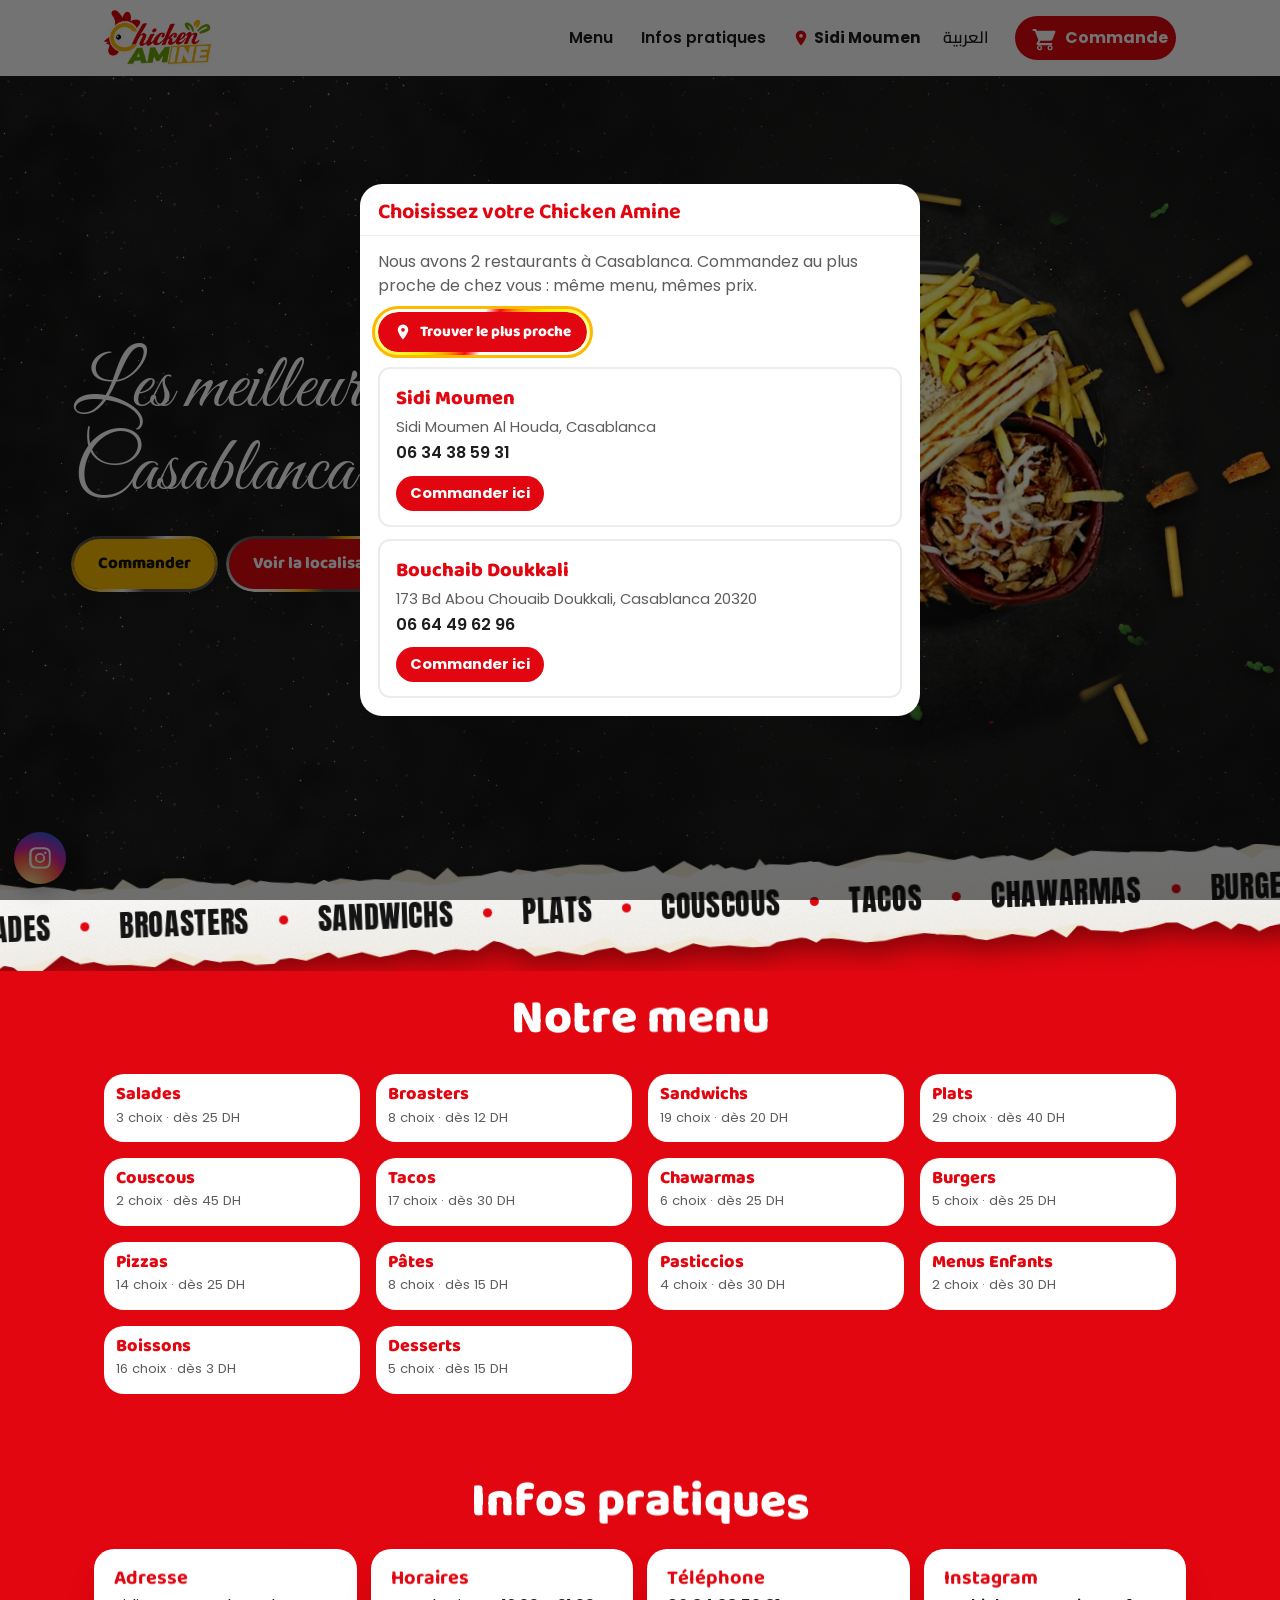
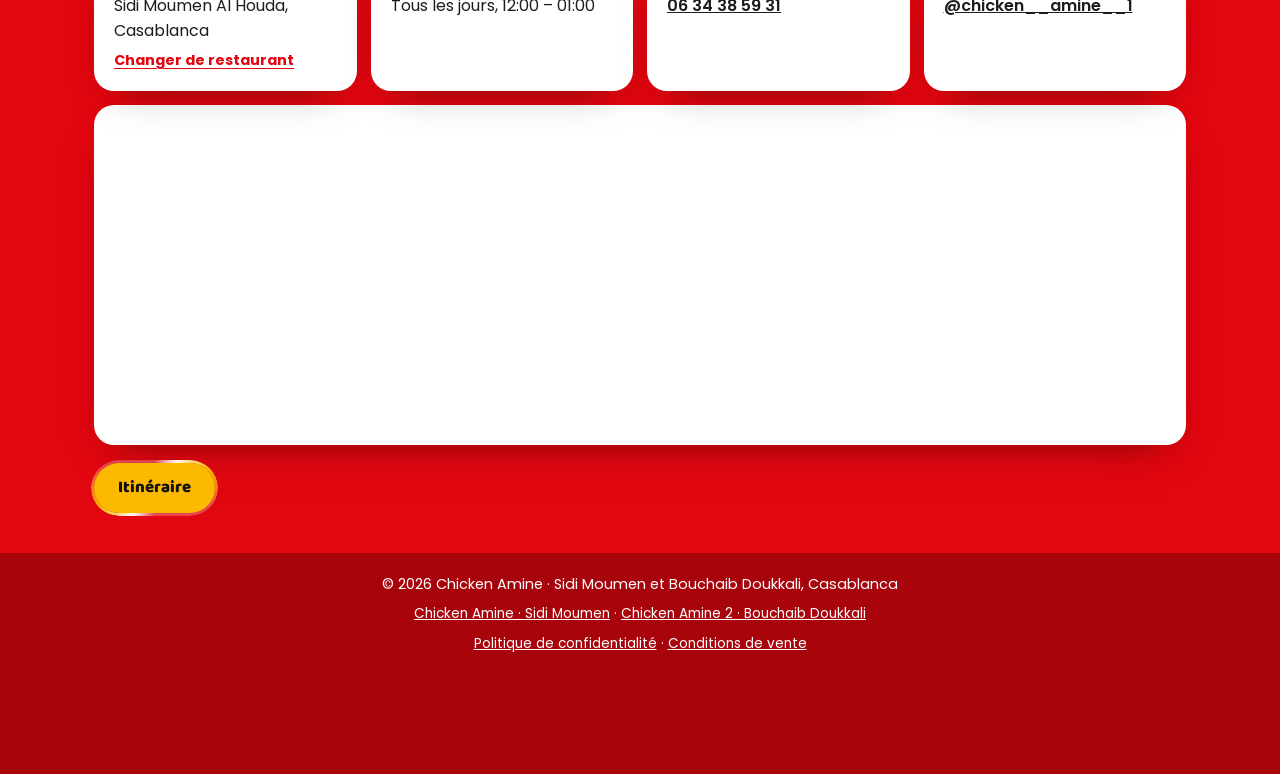
==== commit 7768dc09: "Phones: the « + » button fits again on discounted dishes With a promotion, the old and new prices ma" ====
--- a/index.html
+++ b/index.html
@@ -40,7 +40,7 @@
   <link rel="preload" as="image" href="/assets/hero/slate.webp" fetchpriority="high">
   <link rel="preload" as="image" href="/assets/video/hero-plate-poster-480.webp" media="(max-width: 759px)">
   <link rel="preload" as="image" href="/assets/video/hero-plate-poster.webp" media="(min-width: 760px)">
-  <link rel="stylesheet" href="/css/style.css?v=2026110901">
+  <link rel="stylesheet" href="/css/style.css?v=2026111801">
 
   <!-- SCHEMA:START (generated by tools/build-seo.js from js/config.js and js/menu-data.js; do not edit by hand) -->
   <script type="application/ld+json">
--- a/css/style.css
+++ b/css/style.css
@@ -678,7 +678,7 @@
 .price small { font-weight: 500; font-size: 0.75rem; }
 /* The owner's promotions: the old price crossed out, and a red badge (« -10% ») */
 .price--promo s { font-weight: 500; font-size: 0.8rem; opacity: 0.6; margin-inline-end: 2px; }
-.promo-badge { display: inline-block; padding: 1px 8px; border-radius: 999px; background: var(--red); color: var(--white); font-weight: 800; font-size: 0.8rem; line-height: 1.5; white-space: nowrap; }
+.promo-badge { direction: ltr; unicode-bidi: embed; display: inline-block; padding: 1px 8px; border-radius: 999px; background: var(--red); color: var(--white); font-weight: 800; font-size: 0.8rem; line-height: 1.5; white-space: nowrap; }
 .promo-badge--tile { position: absolute; top: 8px; left: 8px; z-index: 1; font-size: 0.9rem; padding: 2px 10px; box-shadow: 0 2px 8px rgba(0, 0, 0, 0.25); }
 [dir="rtl"] .promo-badge--tile { left: auto; right: 8px; }
 .add-btn {
@@ -799,6 +799,15 @@
   }
   .add-btn { width: 40px; height: 40px; }
   .in-cart { margin-inline-end: 4px; }
+  /* promotions: the badge sits on the photo and the old price above the new one, so « + » always fits */
+  .item { position: relative; }
+  .item__side { flex-wrap: wrap; }
+  .item__side .promo-badge { position: absolute; top: 8px; left: 8px; z-index: 1; font-size: 0.85rem; padding: 2px 9px; box-shadow: 0 2px 8px rgba(0, 0, 0, 0.25); }
+  [dir="rtl"] .item__side .promo-badge { left: auto; right: 8px; }
+  .item__ctl { flex: none; margin-left: auto; }
+  [dir="rtl"] .item__ctl { margin-left: 0; margin-right: auto; }
+  .price--promo { display: inline-flex; flex-direction: column; align-items: flex-start; line-height: 1.15; padding: 3px 10px; }
+  .price--promo s { font-size: 0.72rem; margin: 0; }
 }
 @media (min-width: 600px) and (max-width: 899px) {
   .items { grid-template-columns: repeat(3, minmax(0, 1fr)); }
